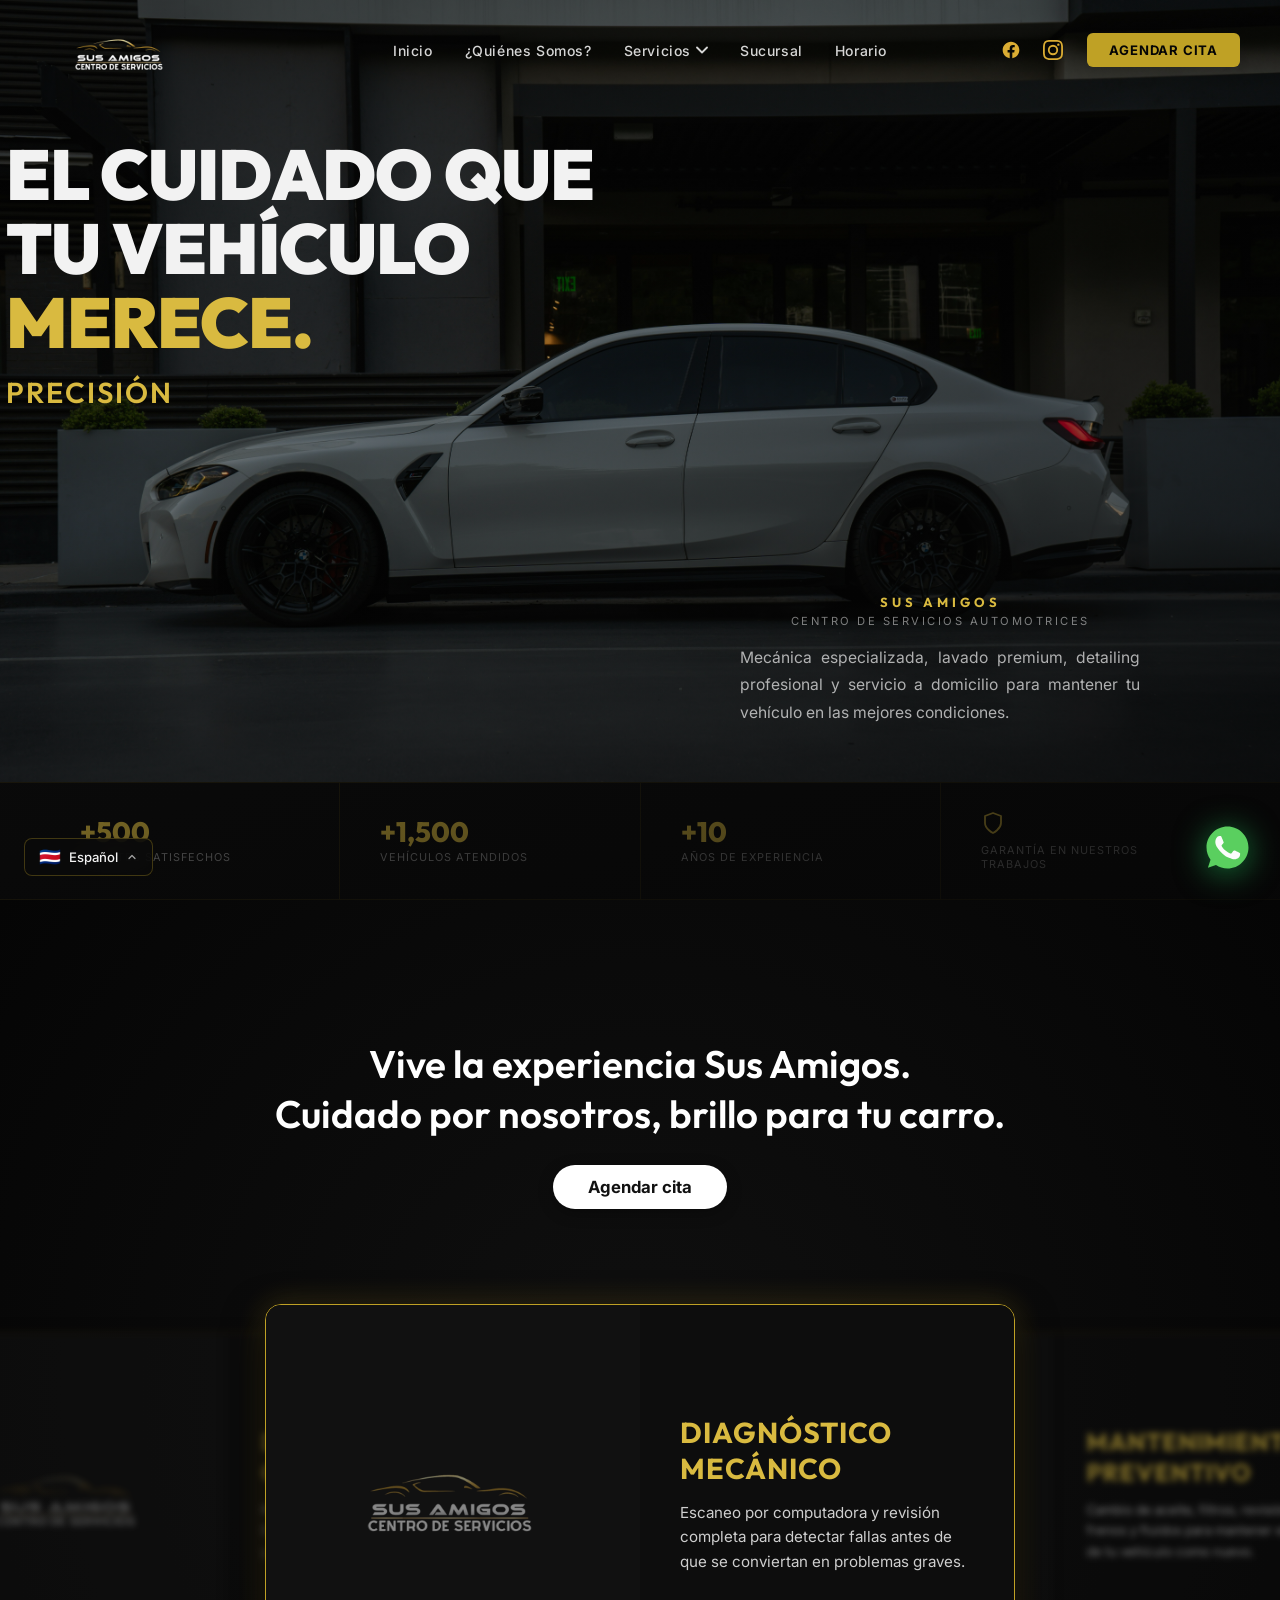
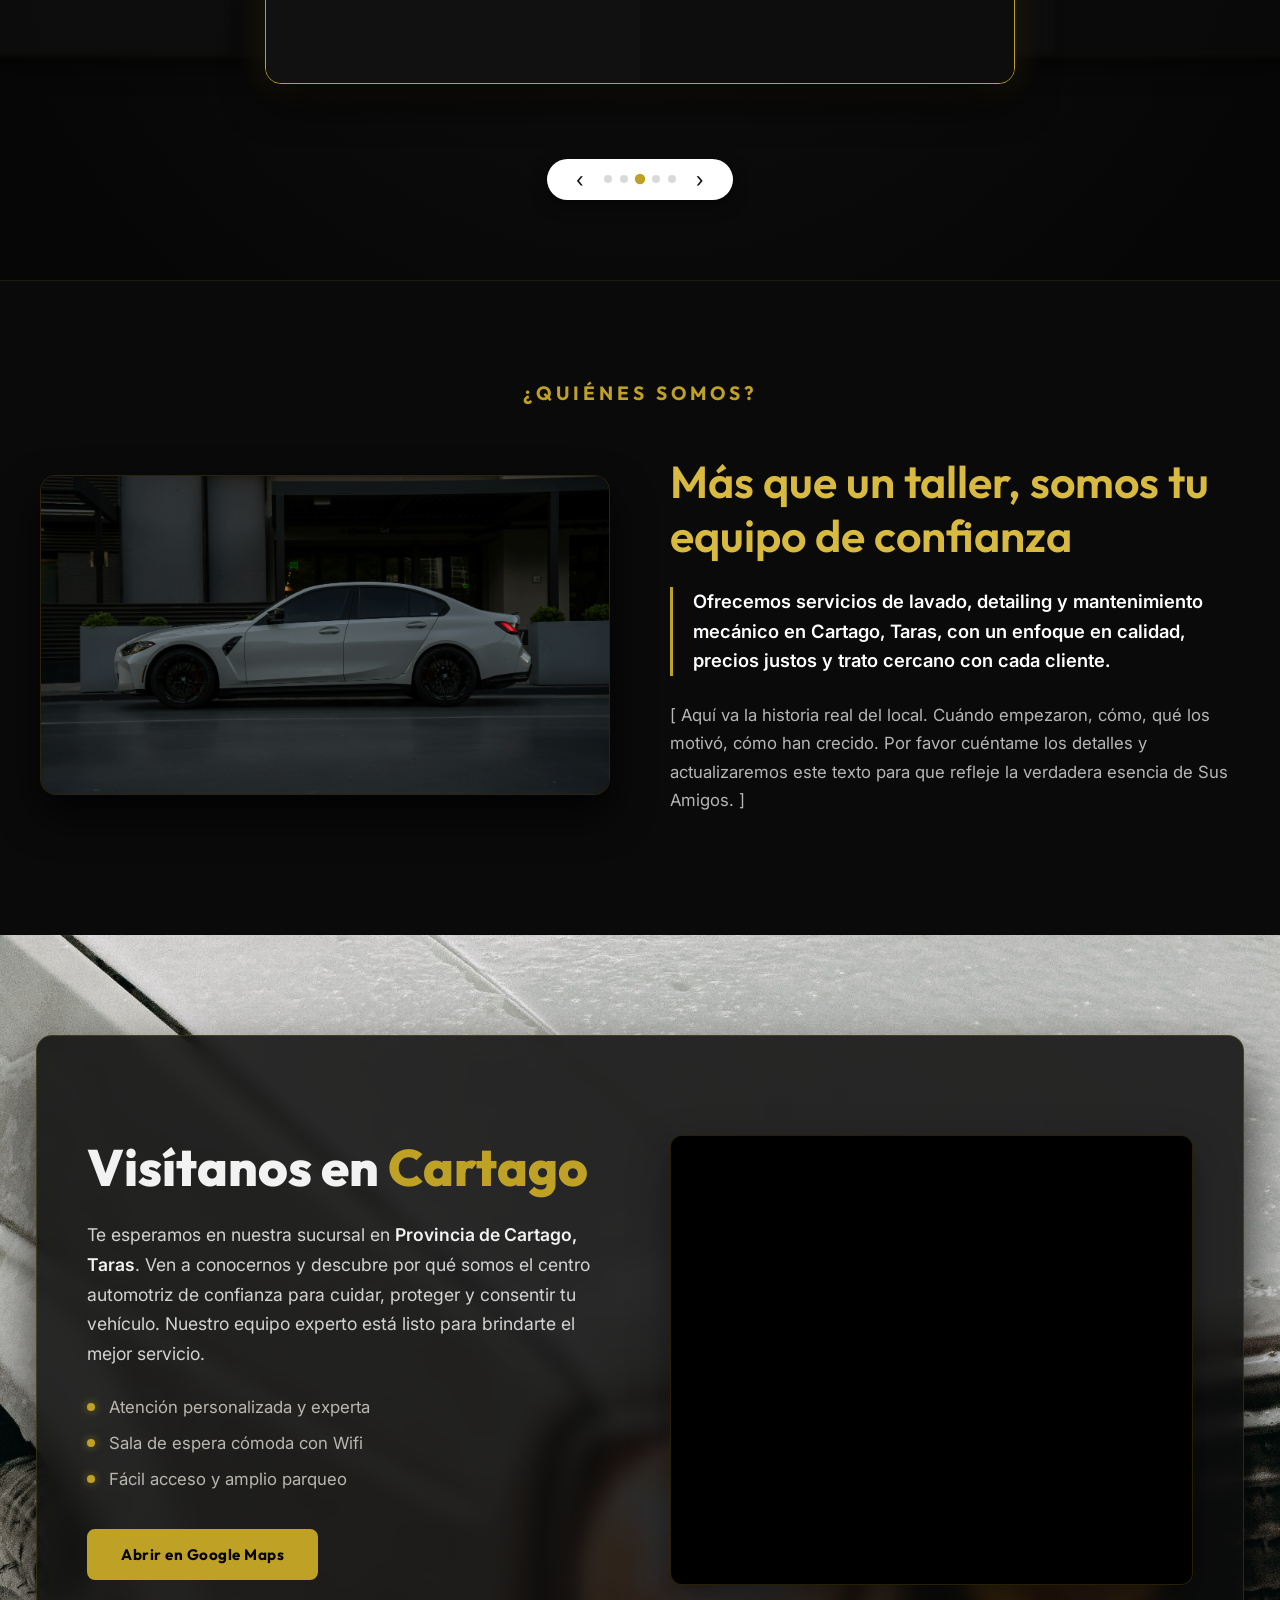
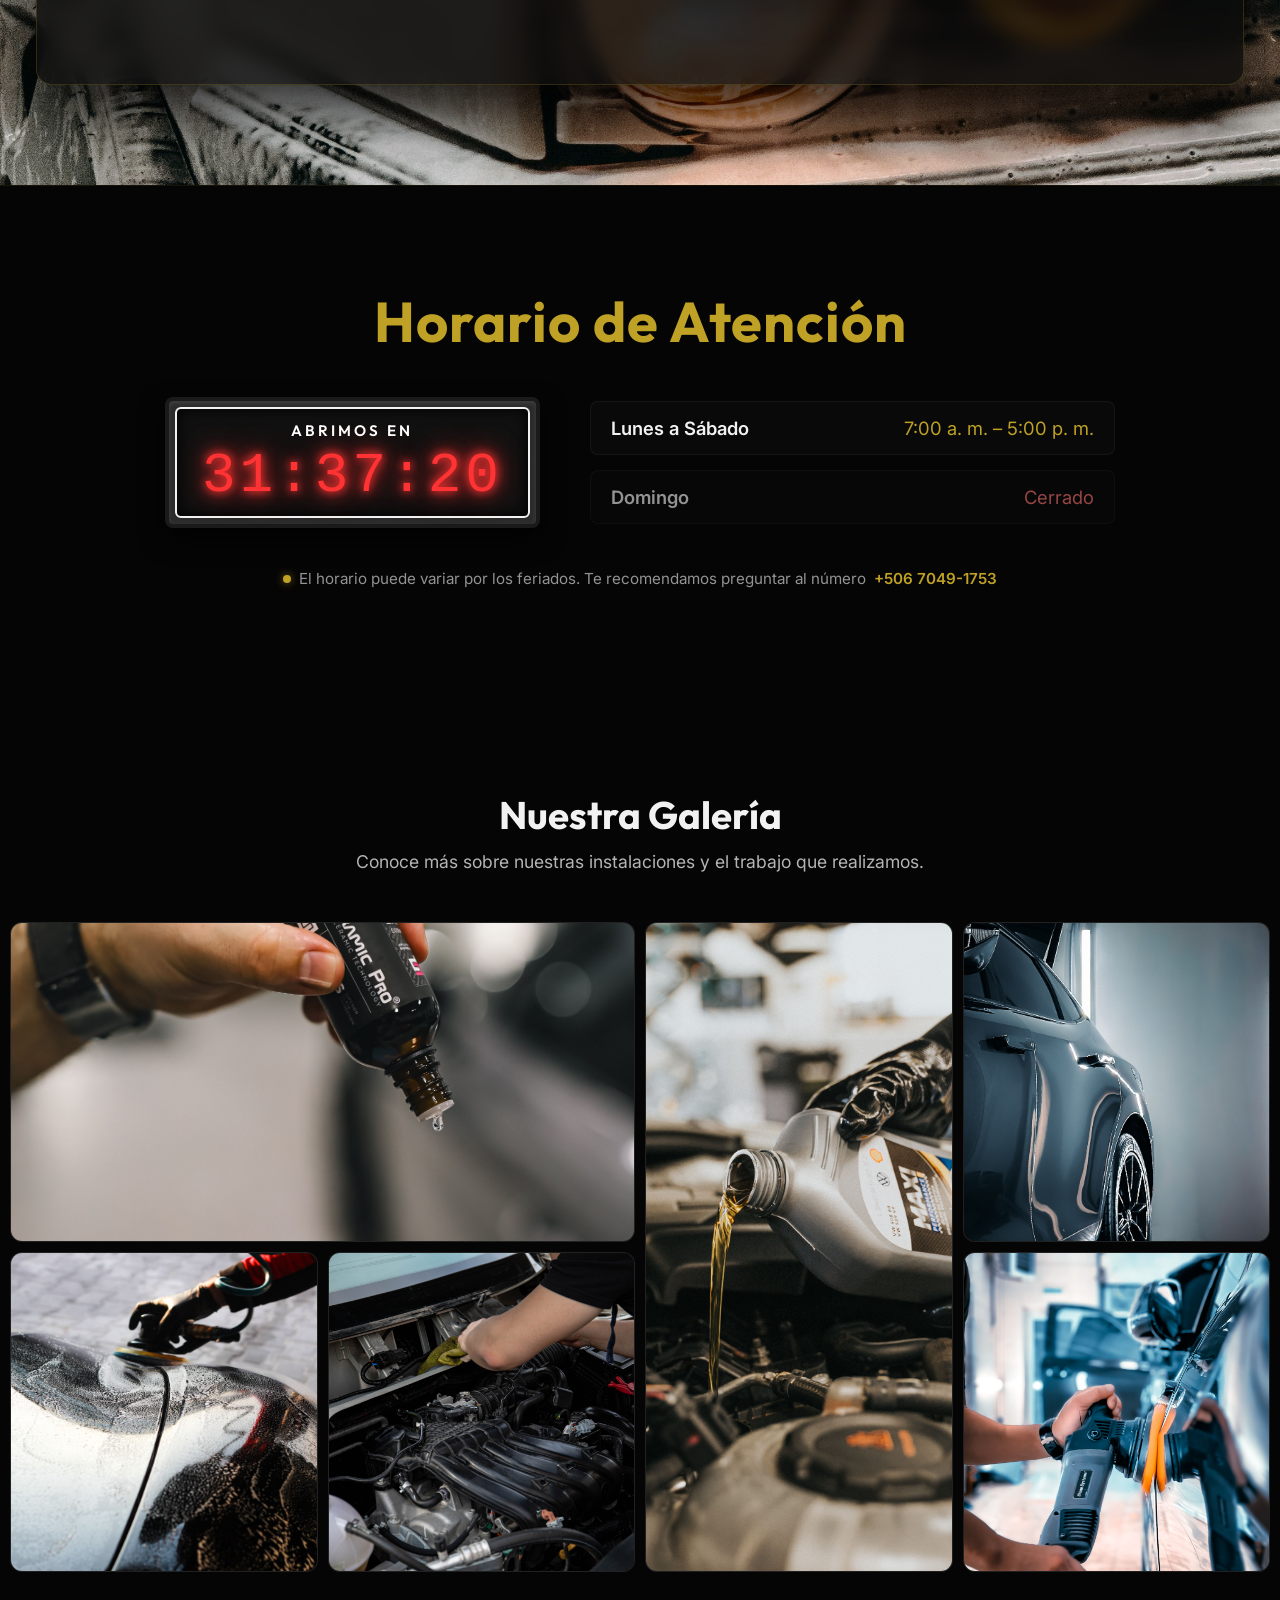
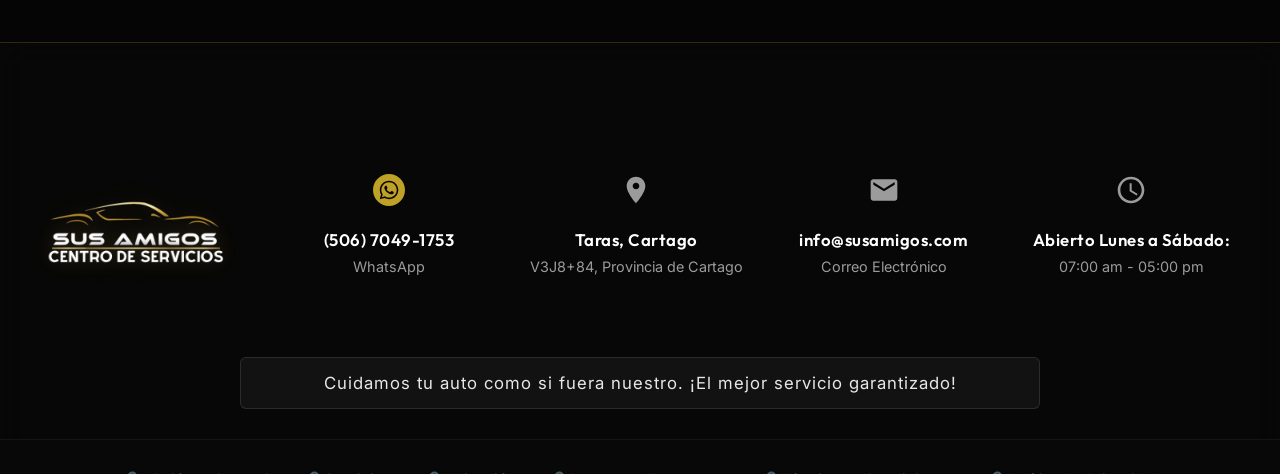
==== index.html @ 3673a378 "Add footer and gallery sections, structure and styles update" ====
<!DOCTYPE html>
<html lang="es">
<head>
    <meta charset="UTF-8">
    <meta http-equiv="refresh" content="0; url=main/index.html">
    <title>Redirigiendo...</title>
</head>
<body>
    <p>Si no es redirigido automáticamente, haga clic <a href="main/index.html">aquí</a>.</p>
</body>
</html>
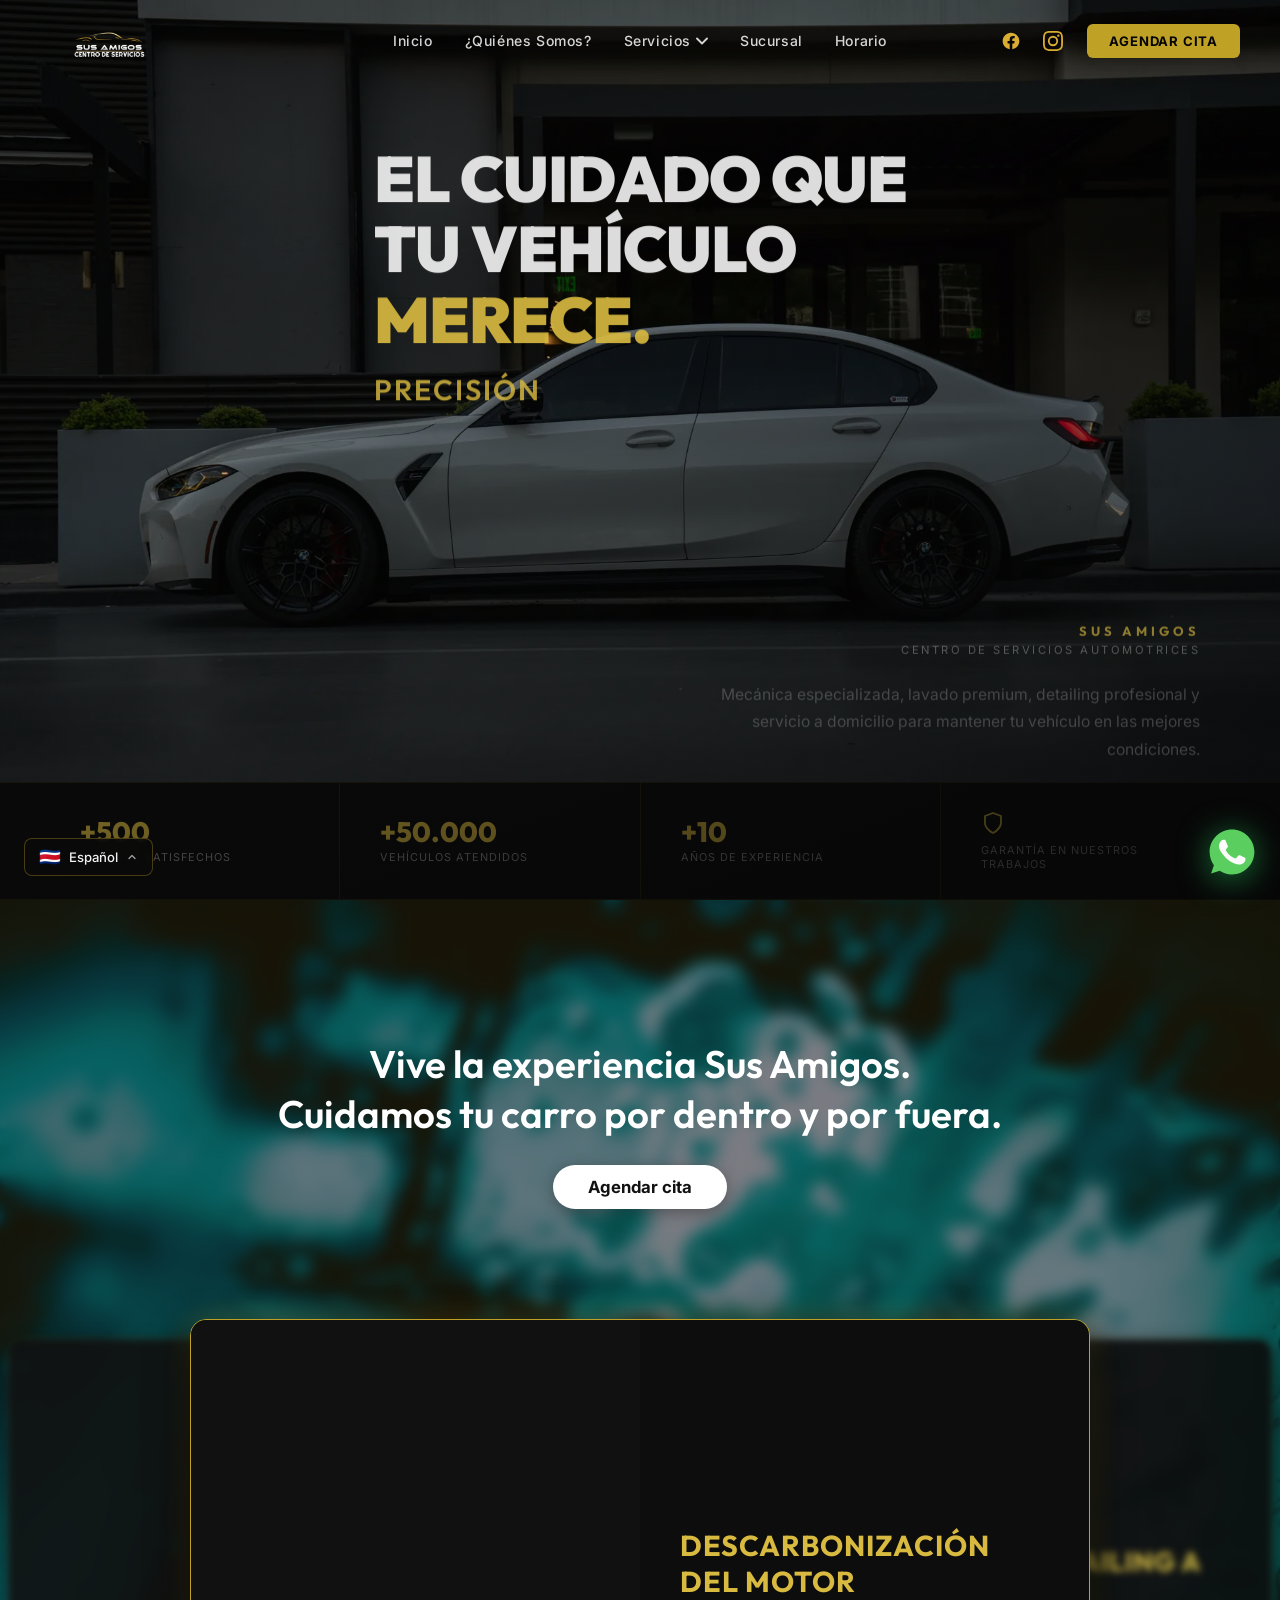
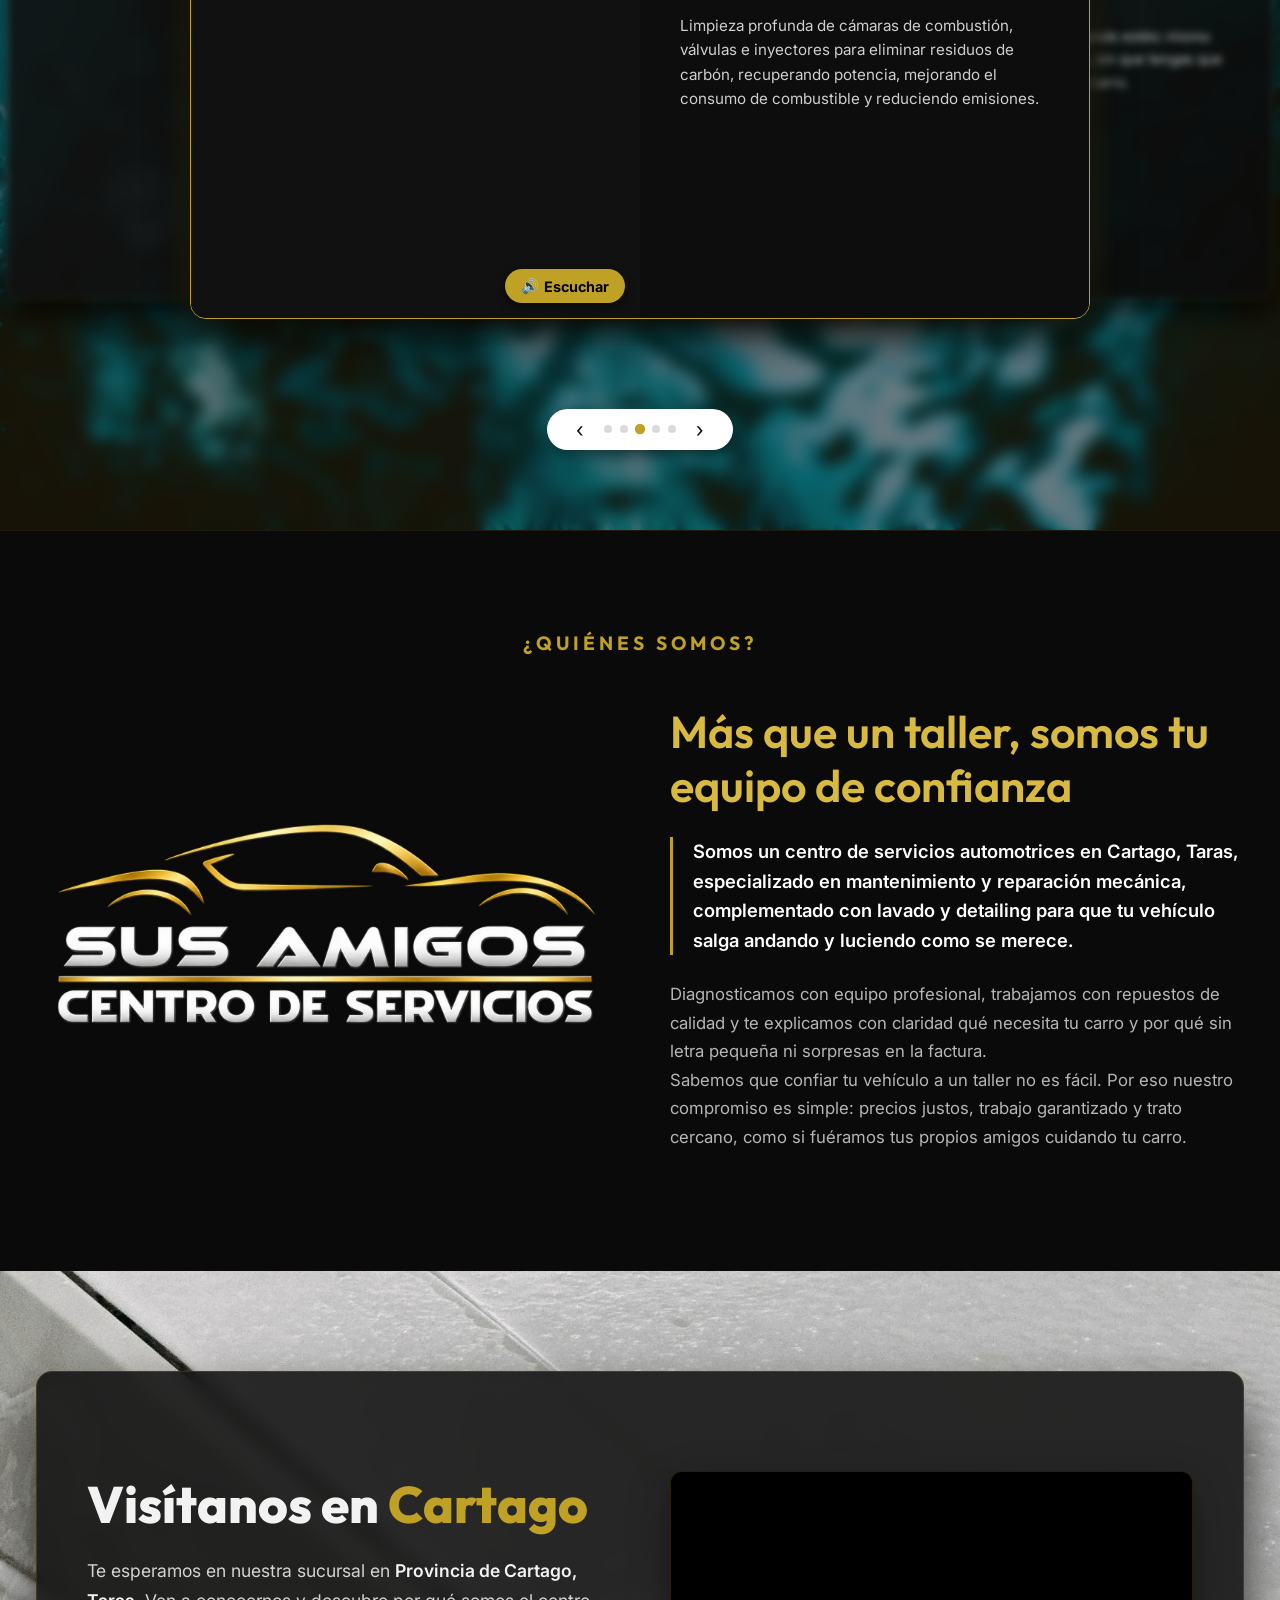
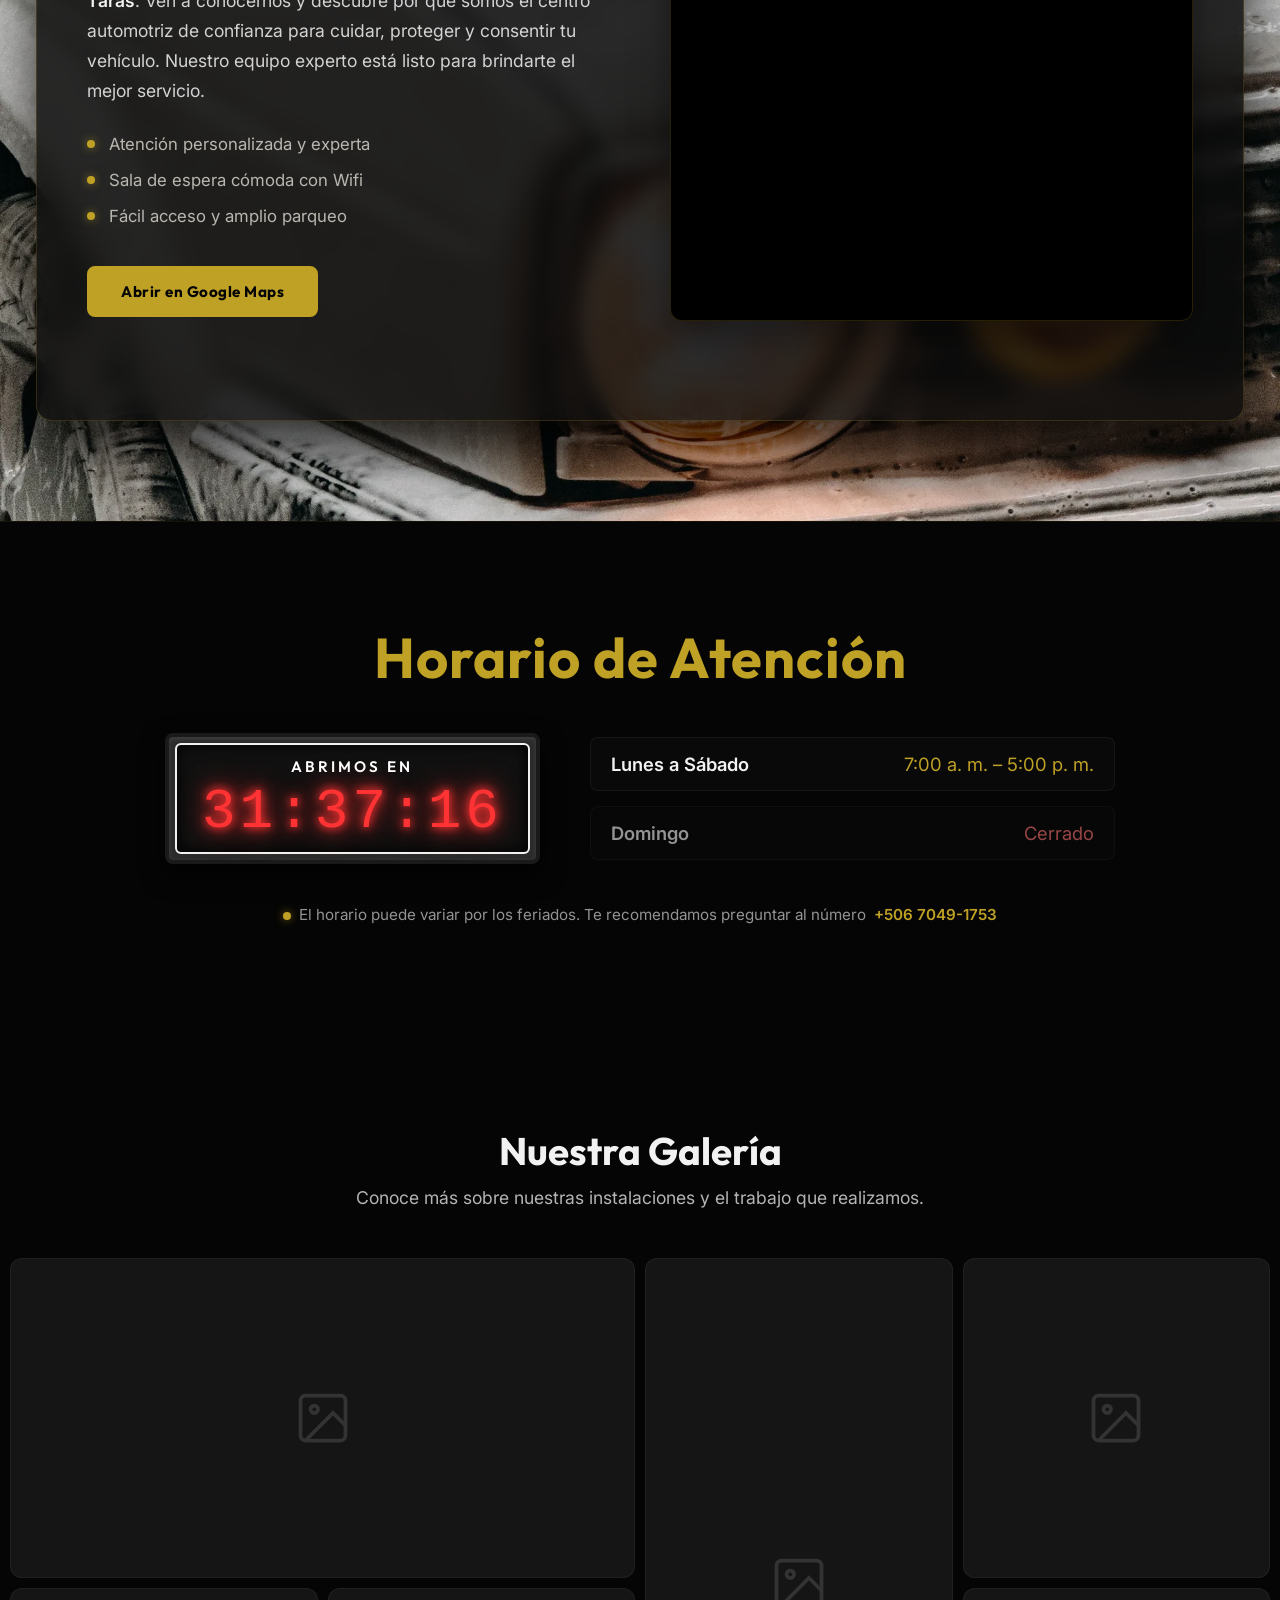
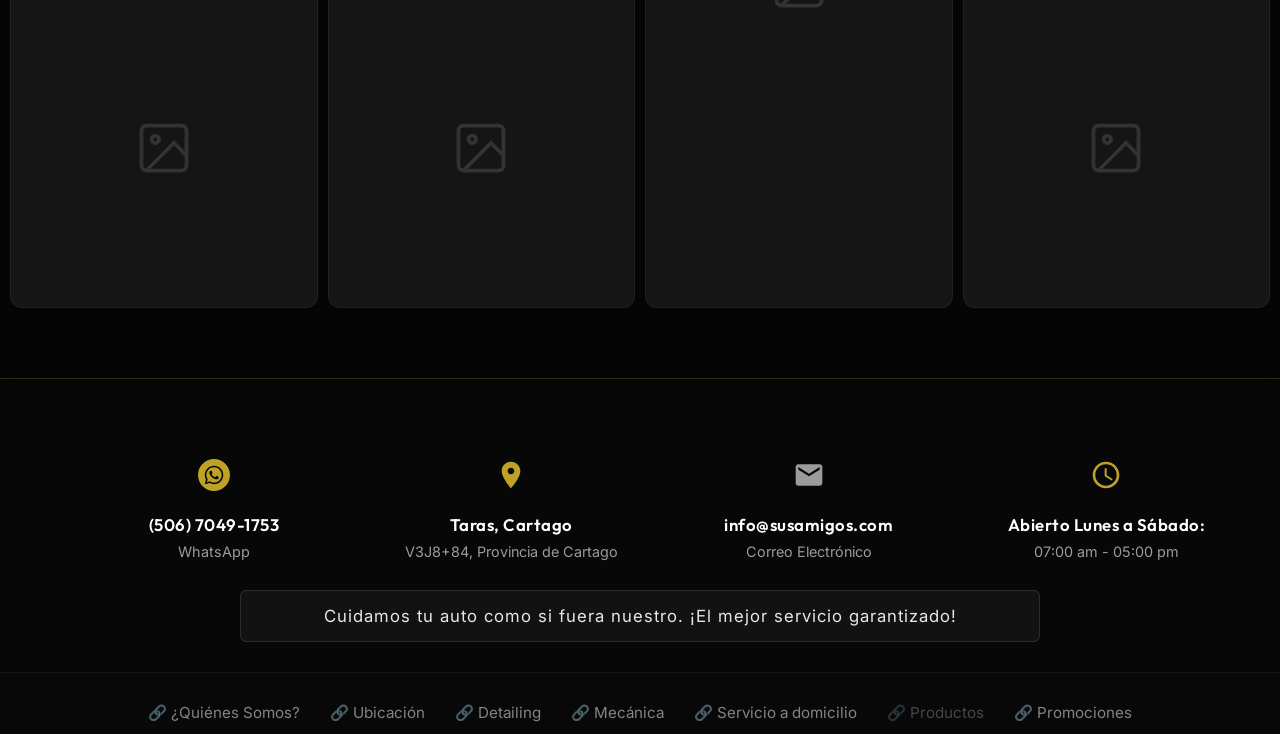
==== commit 4cae2ad6: "refactor: simplificar estructura a /system y activar cleanUrls en vercel" ====
--- a/index.html
+++ b/index.html
@@ -2,10 +2,10 @@
 <html lang="es">
 <head>
     <meta charset="UTF-8">
-    <meta http-equiv="refresh" content="0; url=main/index.html">
+    <meta http-equiv="refresh" content="0; url=main">
     <title>Redirigiendo...</title>
 </head>
 <body>
-    <p>Si no es redirigido automáticamente, haga clic <a href="main/index.html">aquí</a>.</p>
+    <p>Si no es redirigido automáticamente, haga clic <a href="main">aquí</a>.</p>
 </body>
 </html>
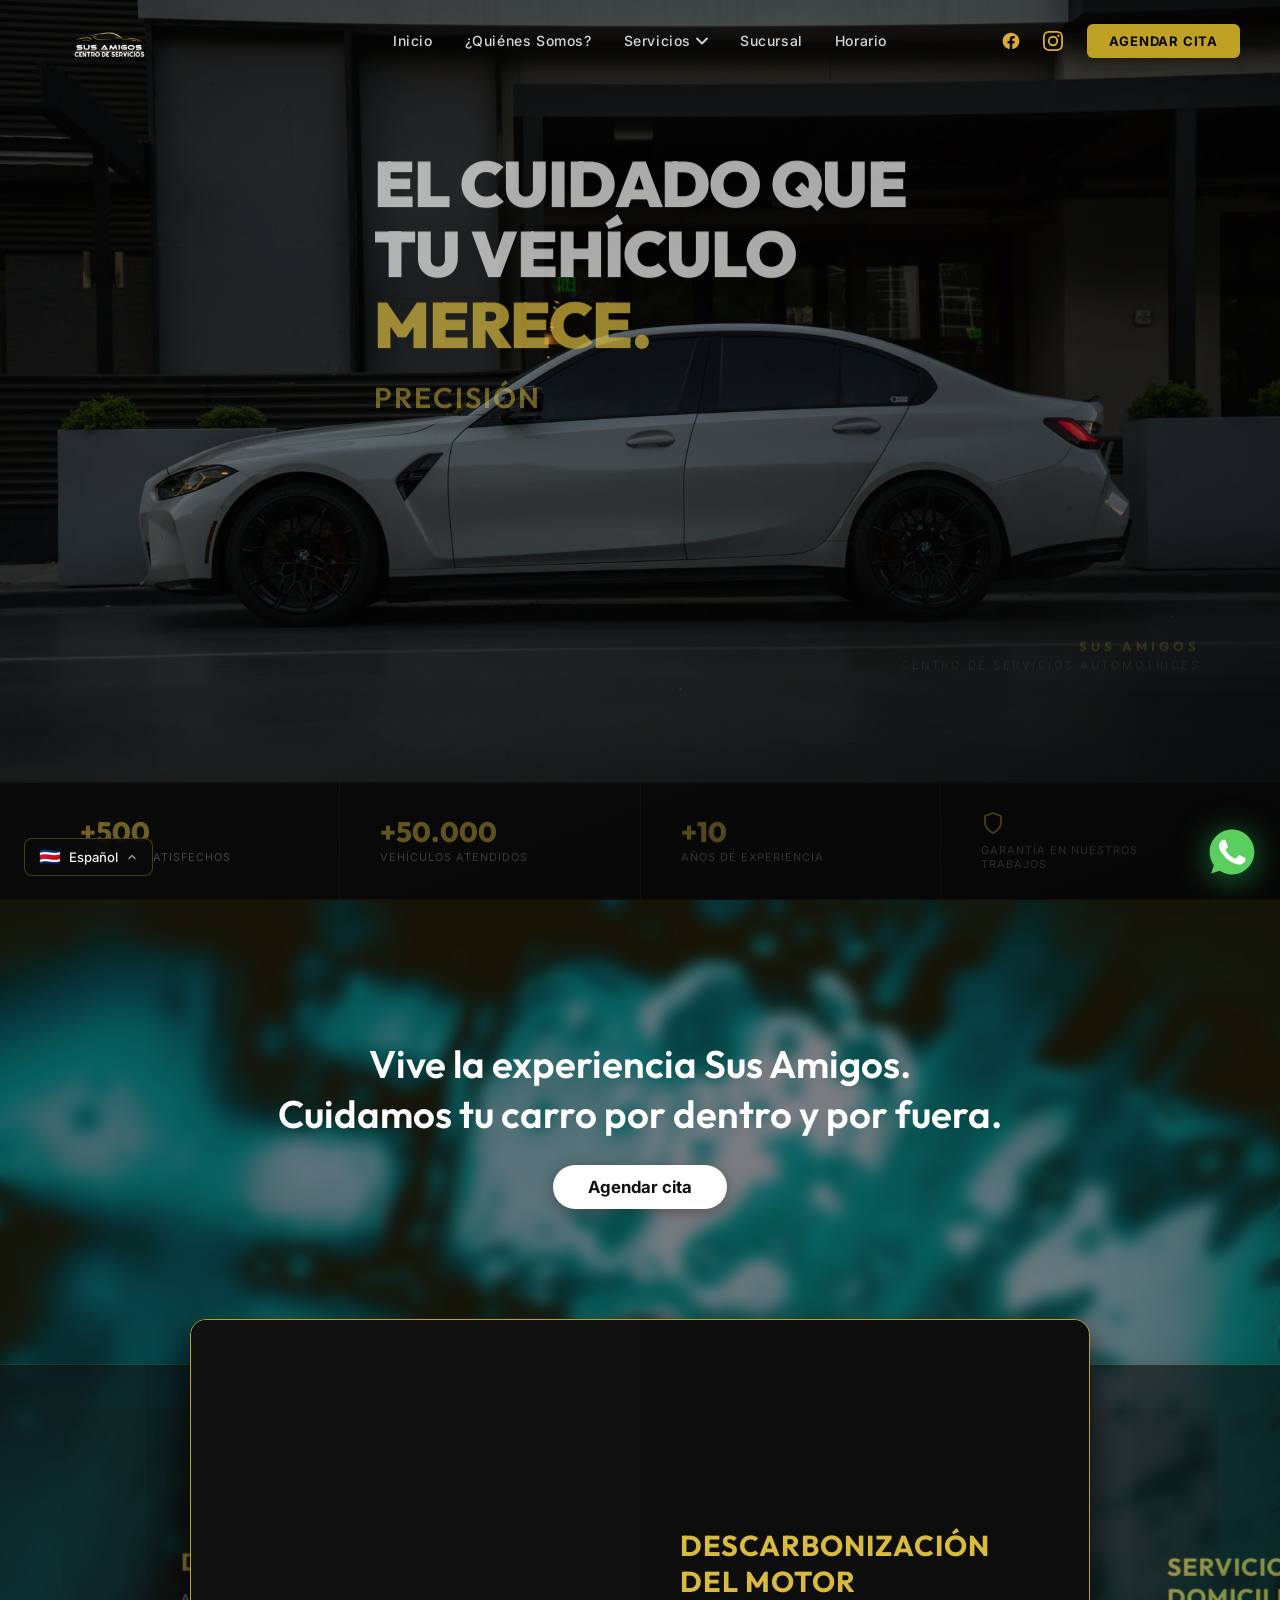
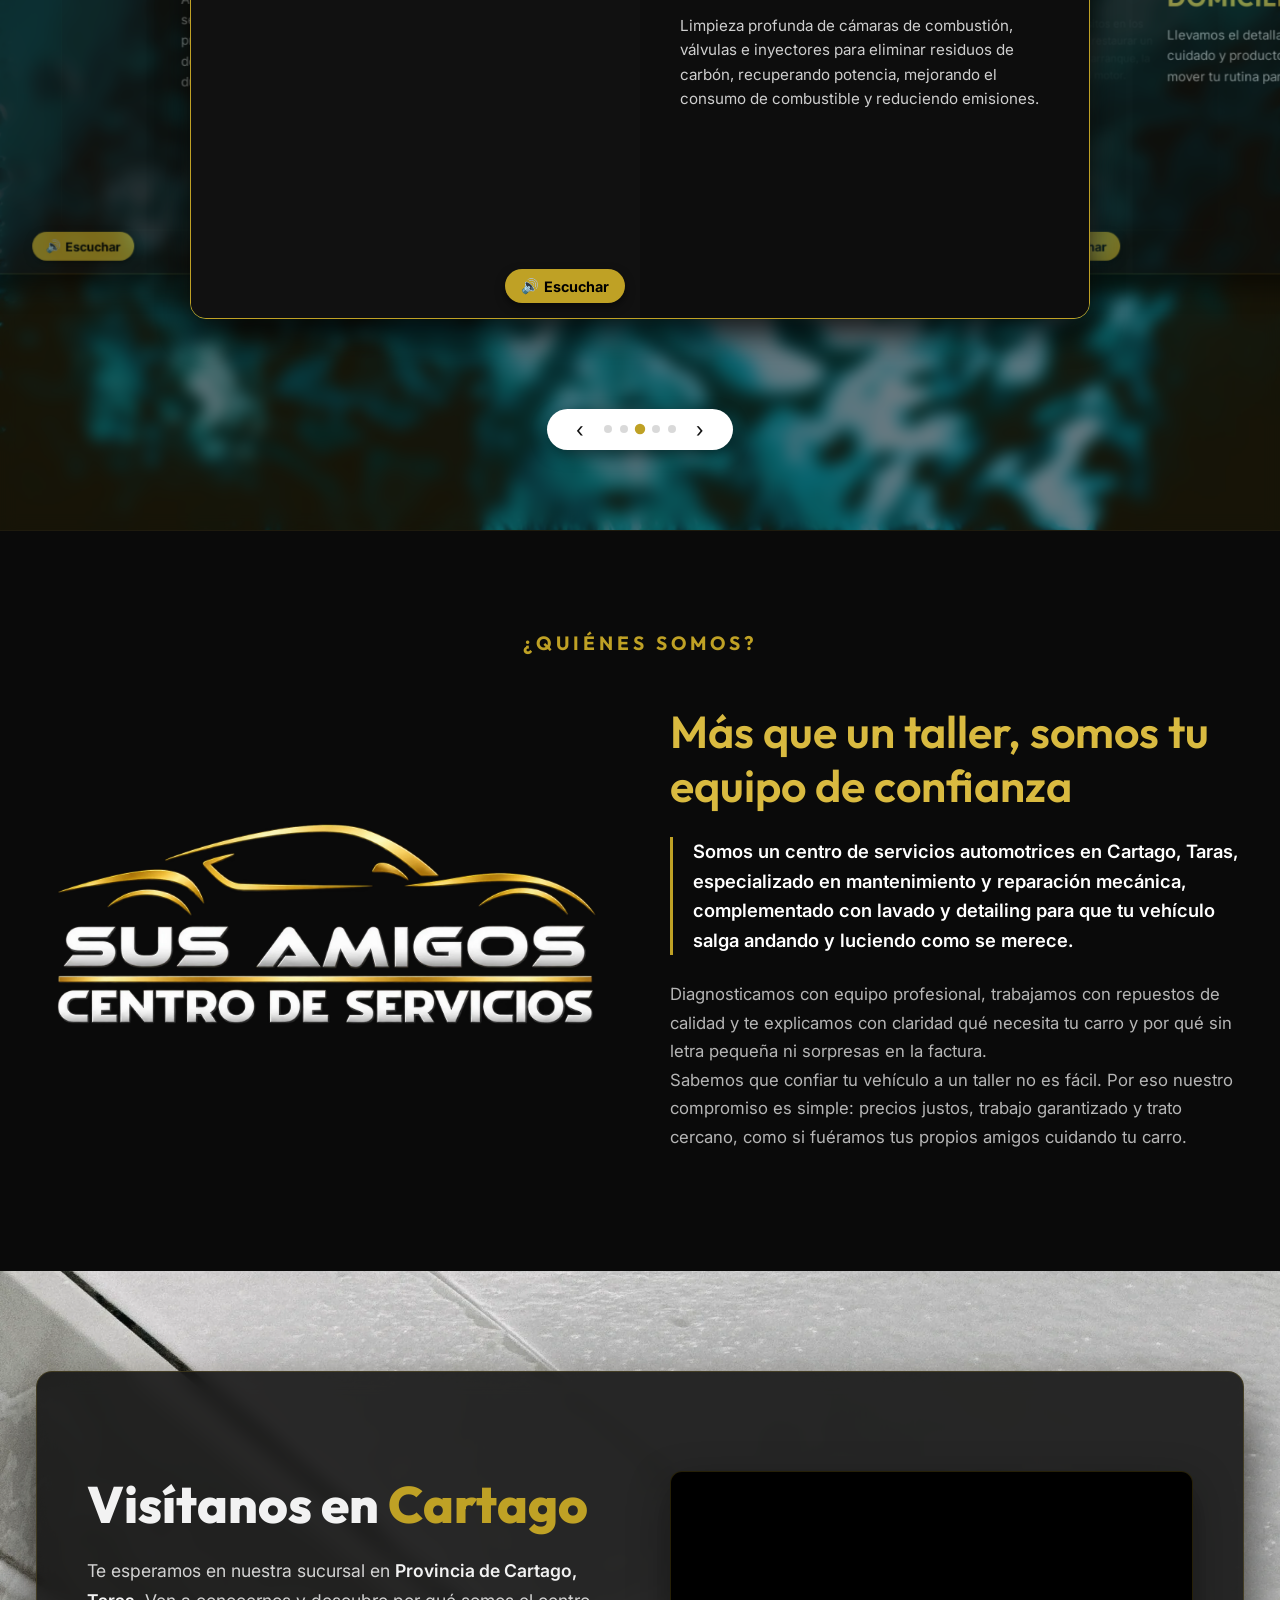
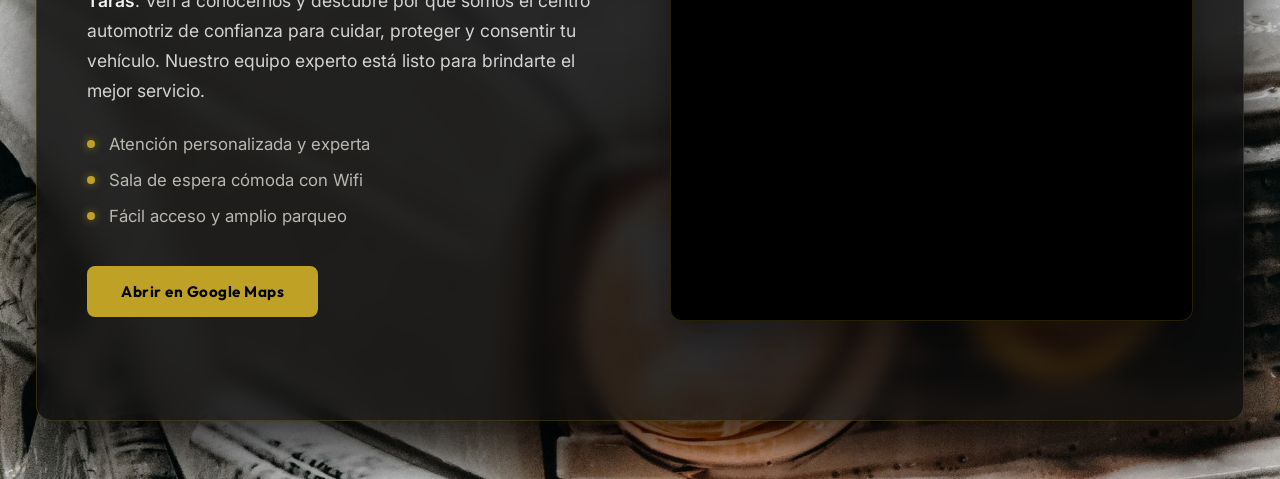
==== commit fa0ffa0f: "fix: ajustar trailingSlash para resolucion correcta de assets en login y modulos" ====
--- a/index.html
+++ b/index.html
@@ -2,10 +2,10 @@
 <html lang="es">
 <head>
     <meta charset="UTF-8">
-    <meta http-equiv="refresh" content="0; url=main">
+    <meta http-equiv="refresh" content="0; url=main/">
     <title>Redirigiendo...</title>
 </head>
 <body>
-    <p>Si no es redirigido automáticamente, haga clic <a href="main">aquí</a>.</p>
+    <p>Si no es redirigido automáticamente, haga clic <a href="main/">aquí</a>.</p>
 </body>
 </html>
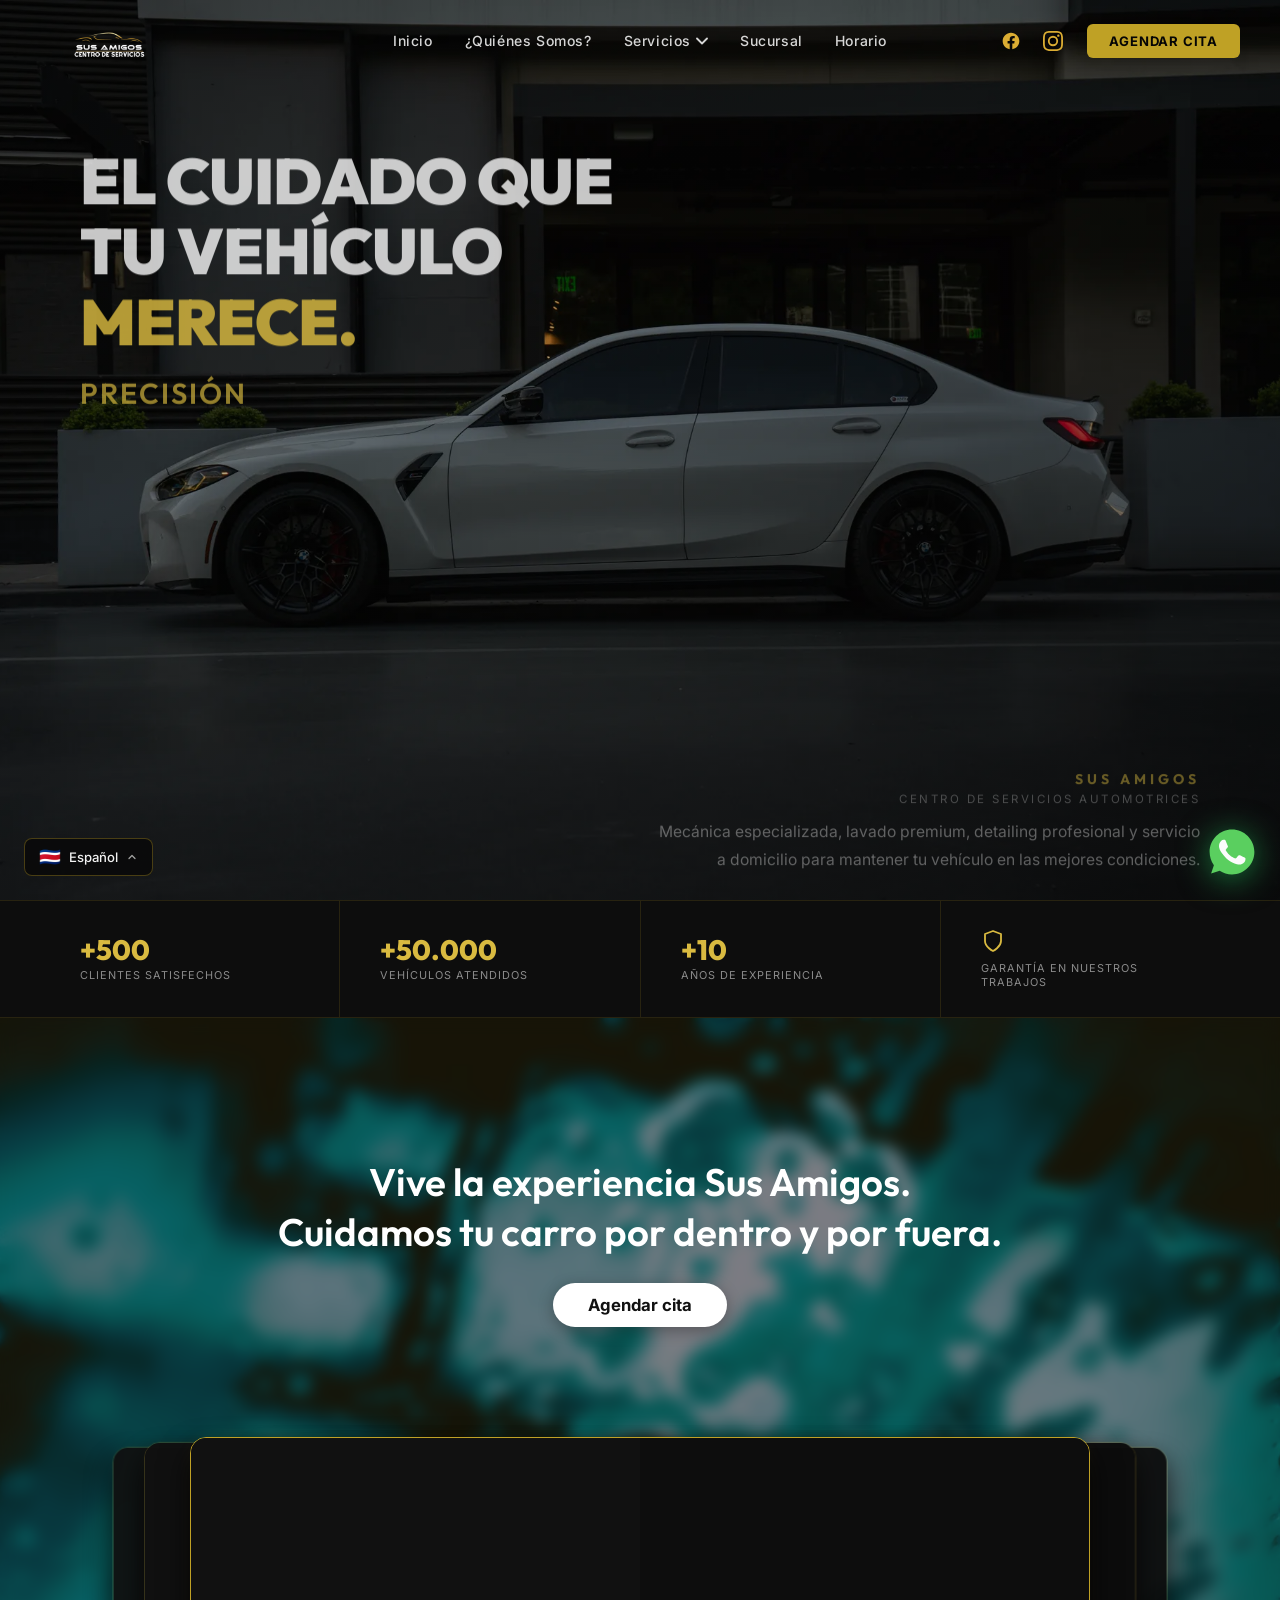
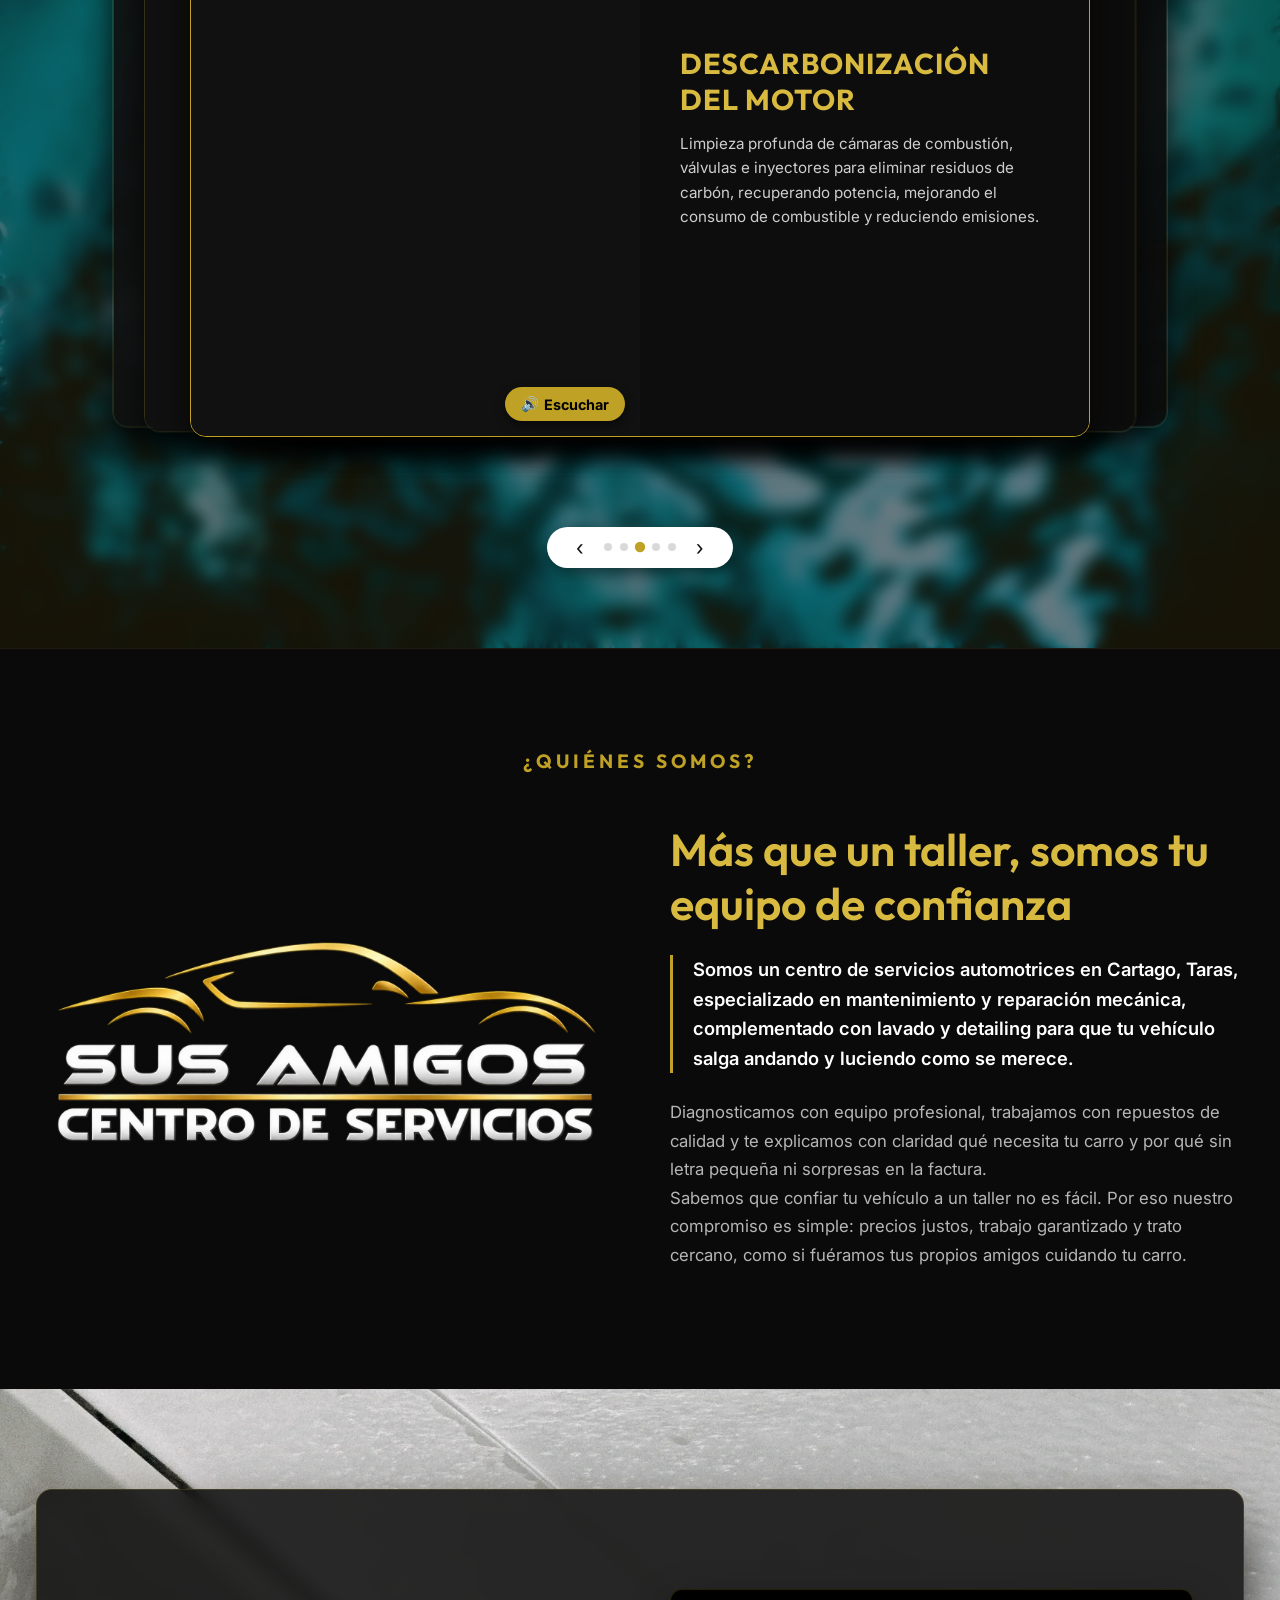
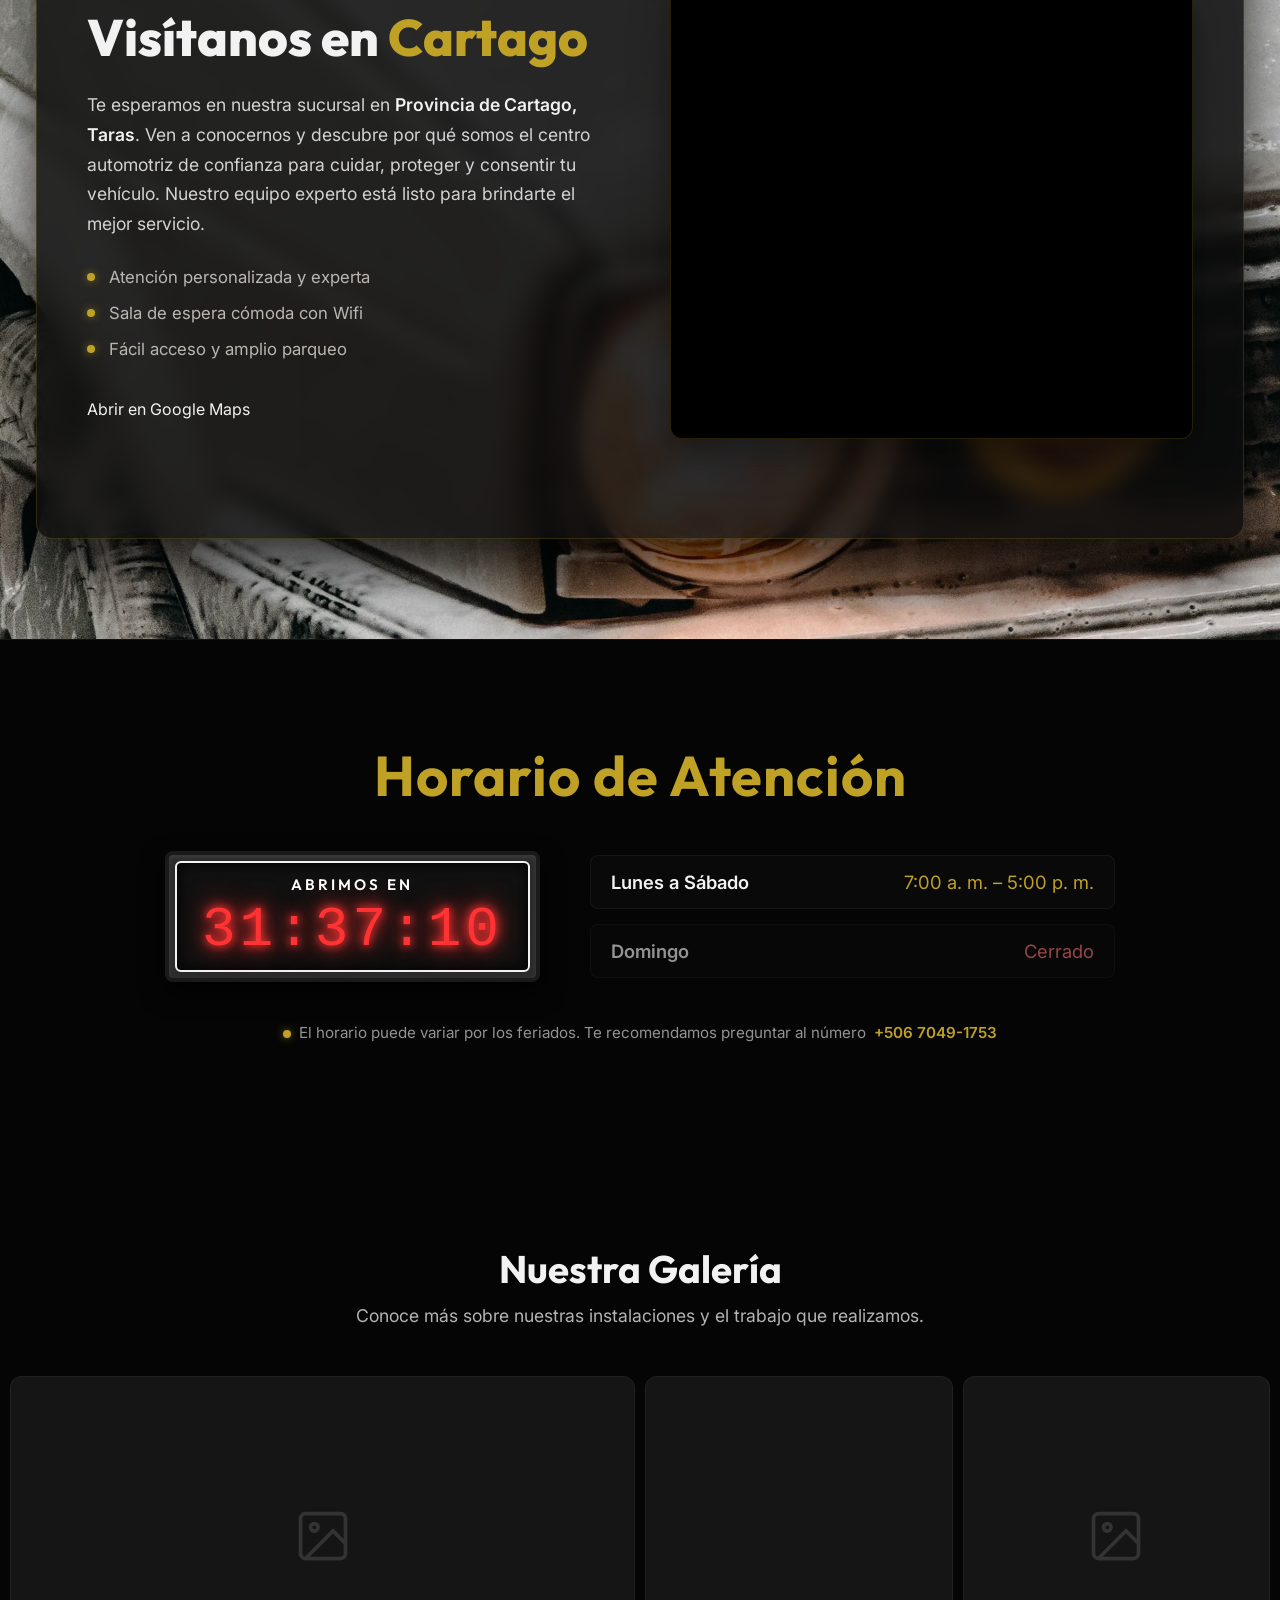
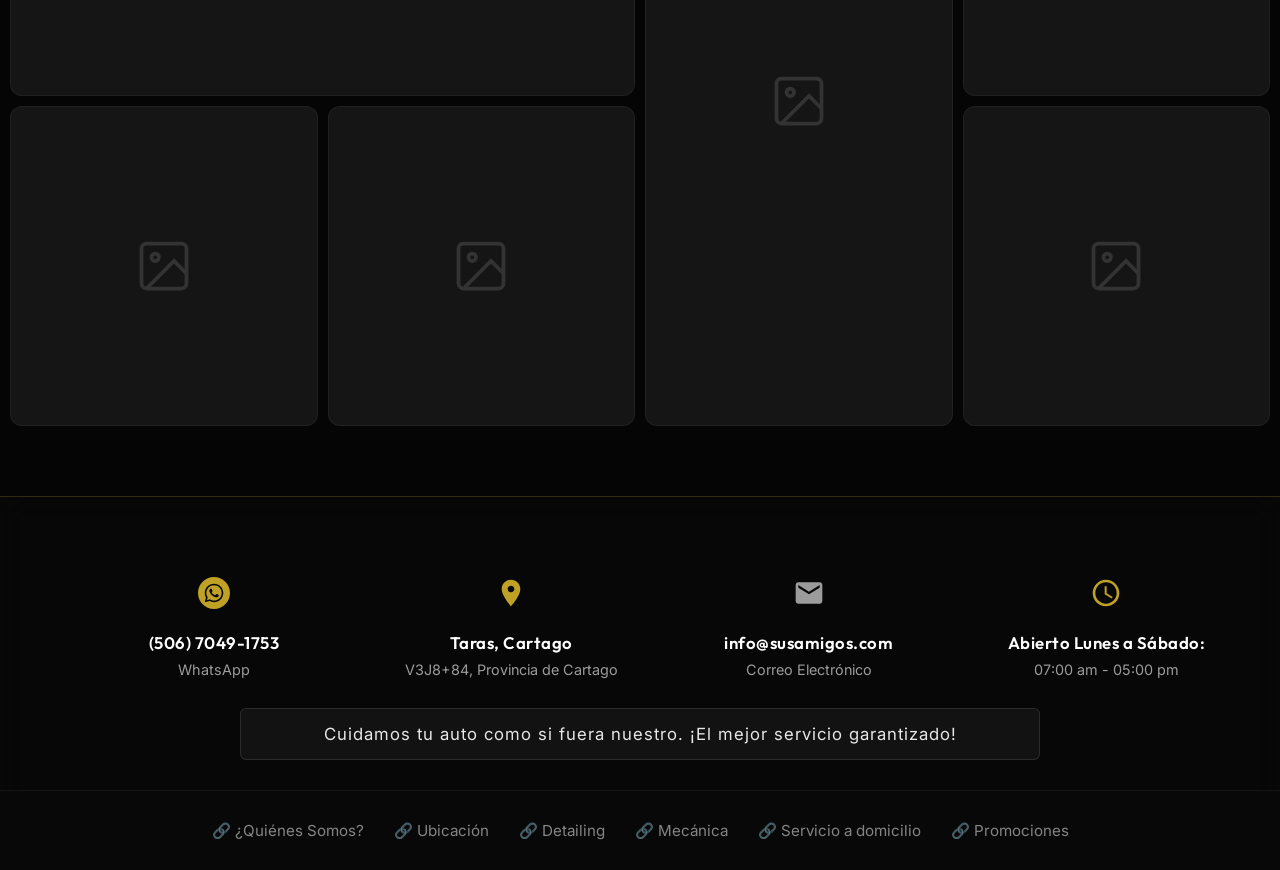
==== commit 21bd12d2: "feat: agregar favicon oficial del logotipo de Sus Amigos a todas las paginas del sitio web" ====
--- a/index.html
+++ b/index.html
@@ -3,7 +3,9 @@
 <head>
     <meta charset="UTF-8">
     <meta http-equiv="refresh" content="0; url=main/">
-    <title>Redirigiendo...</title>
+    <title>Sus Amigos – Redirigiendo...</title>
+    <link rel="icon" type="image/webp" href="images/Logos/SusAmigosLogotipo.webp">
+    <link rel="apple-touch-icon" href="images/Logos/SusAmigosLogotipo.webp">
 </head>
 <body>
     <p>Si no es redirigido automáticamente, haga clic <a href="main/">aquí</a>.</p>
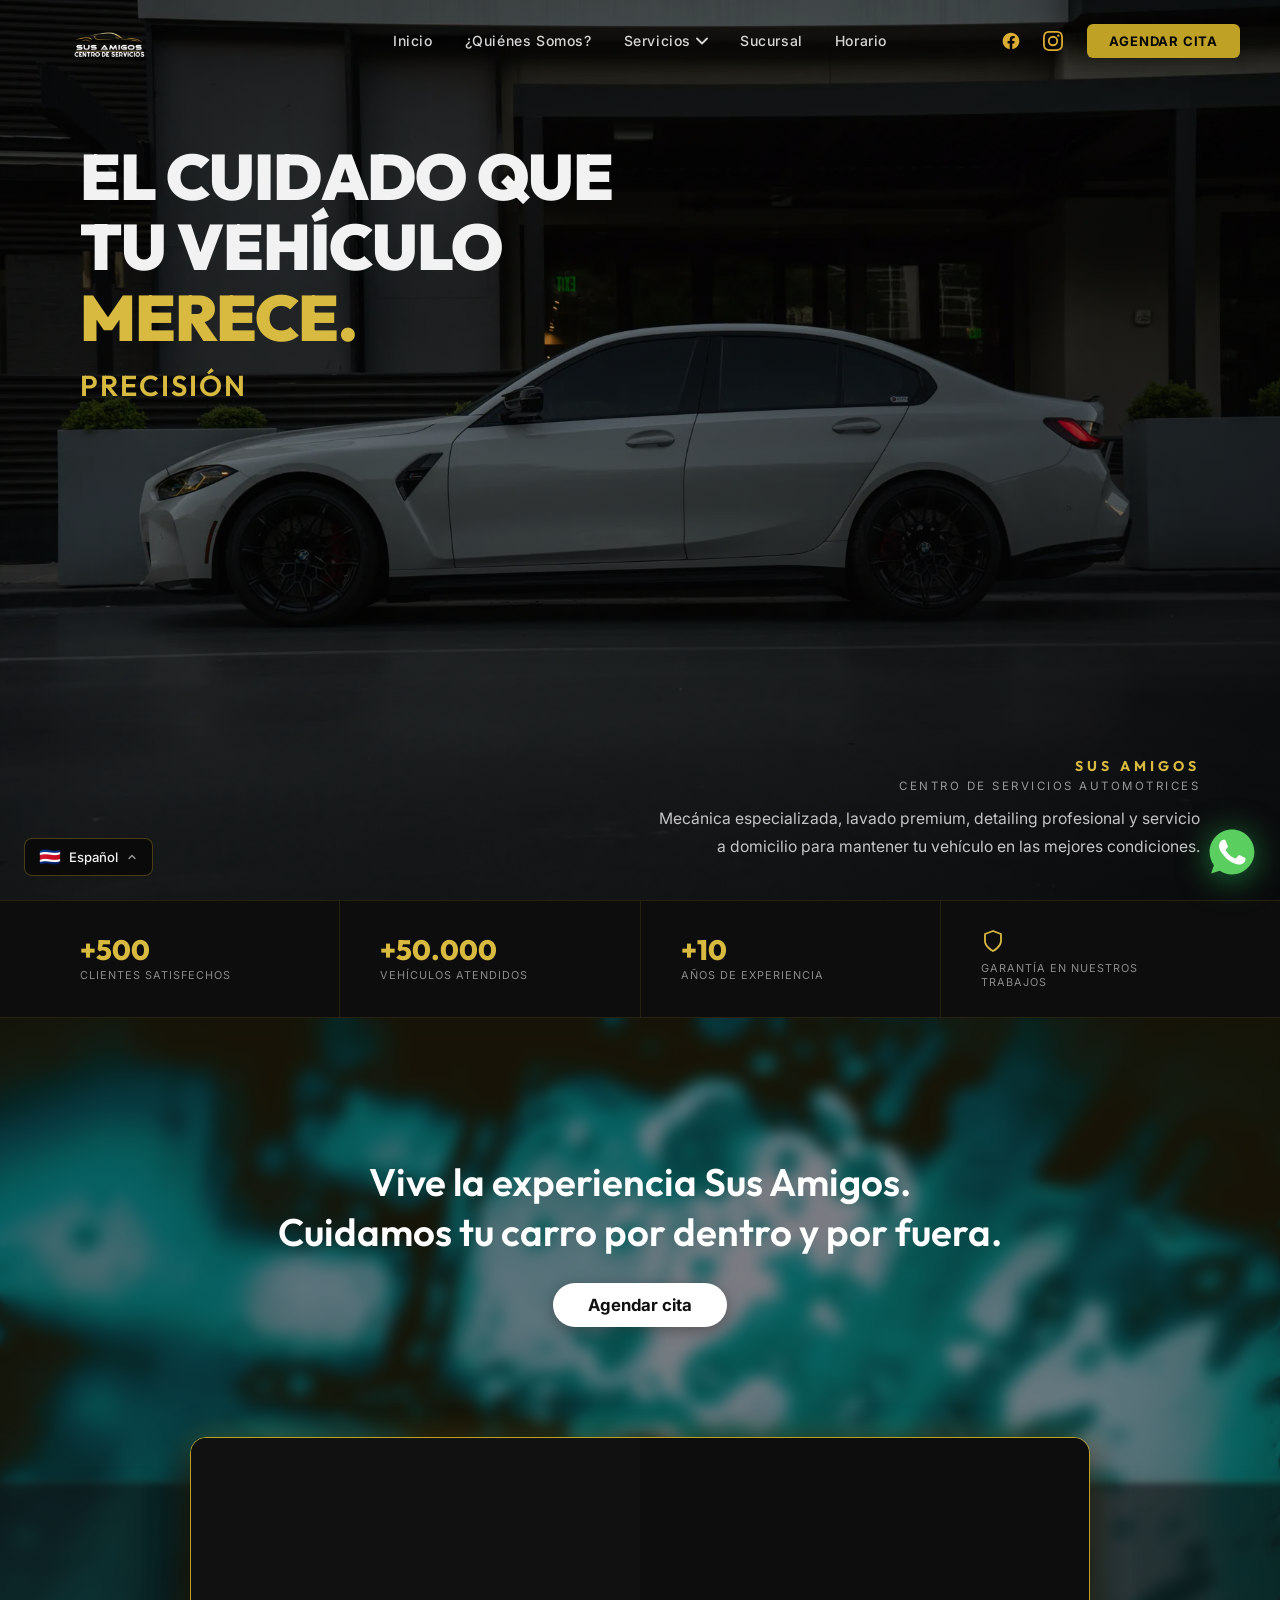
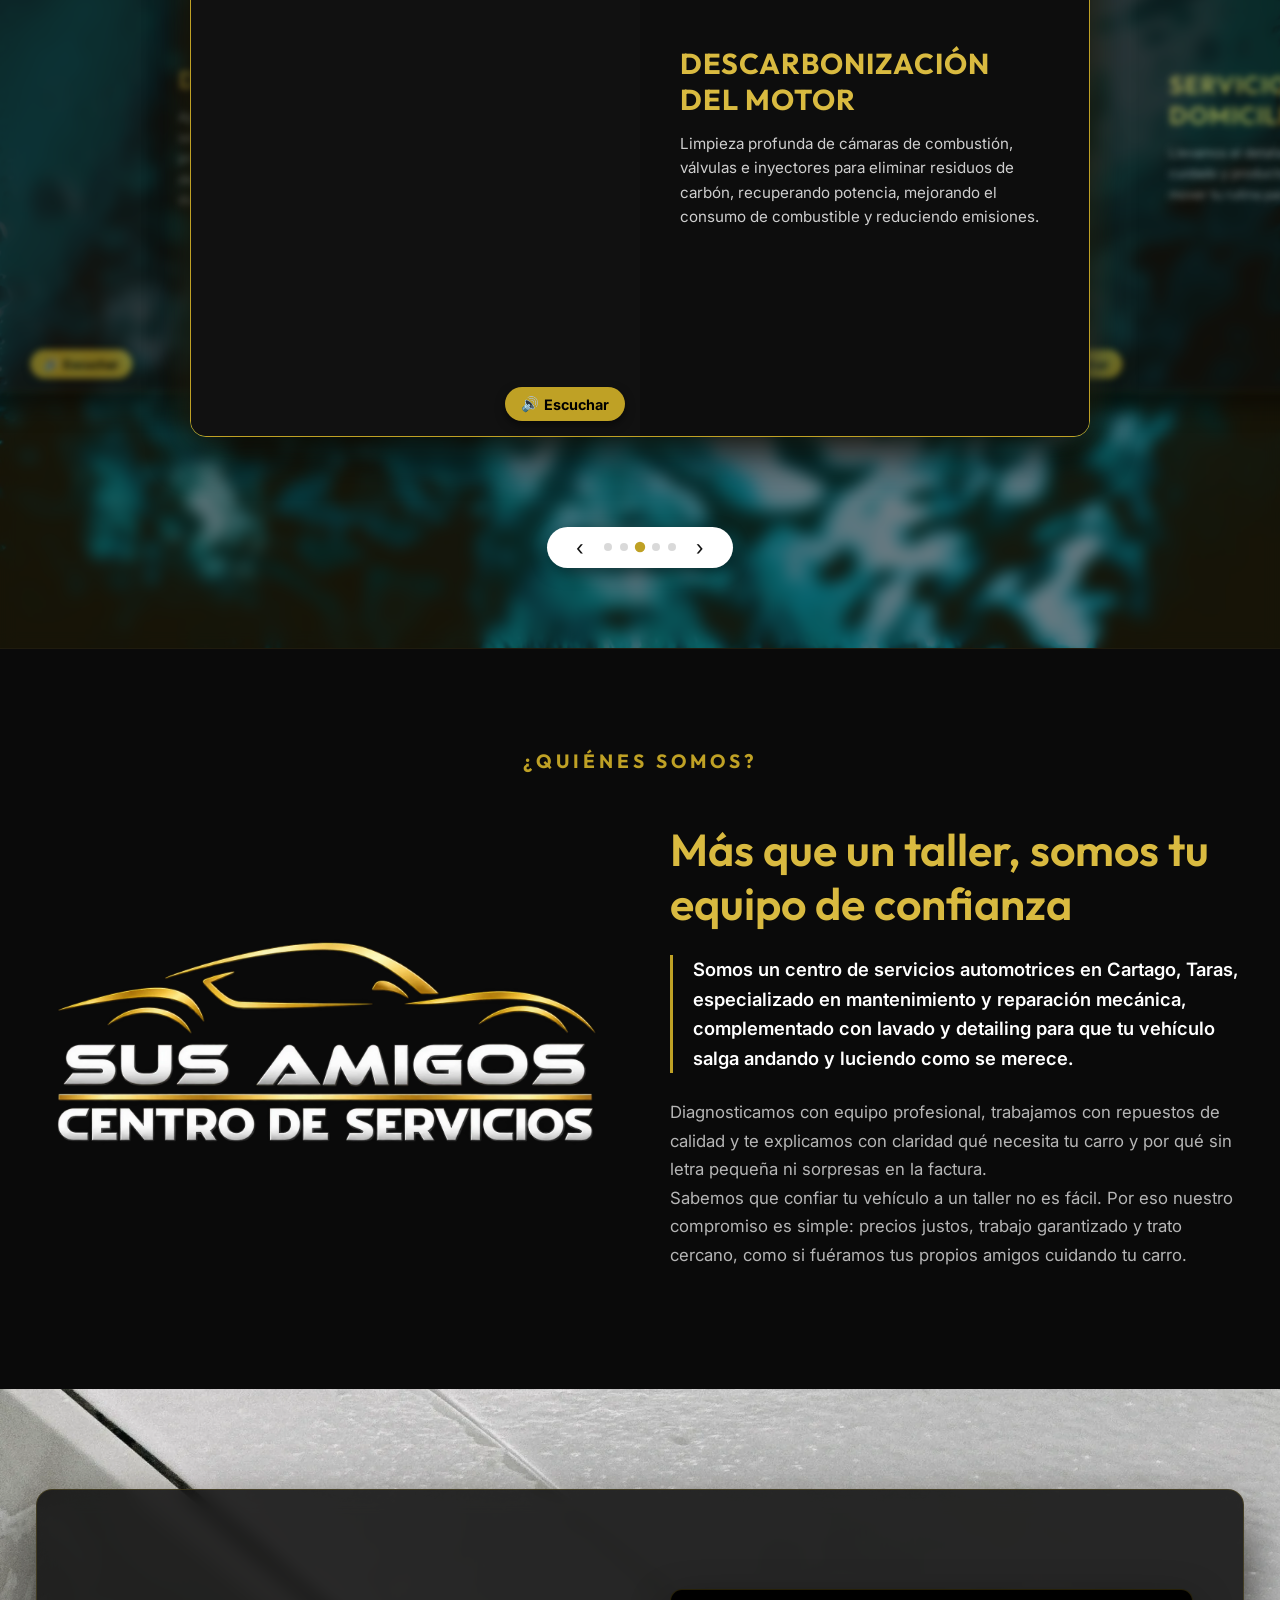
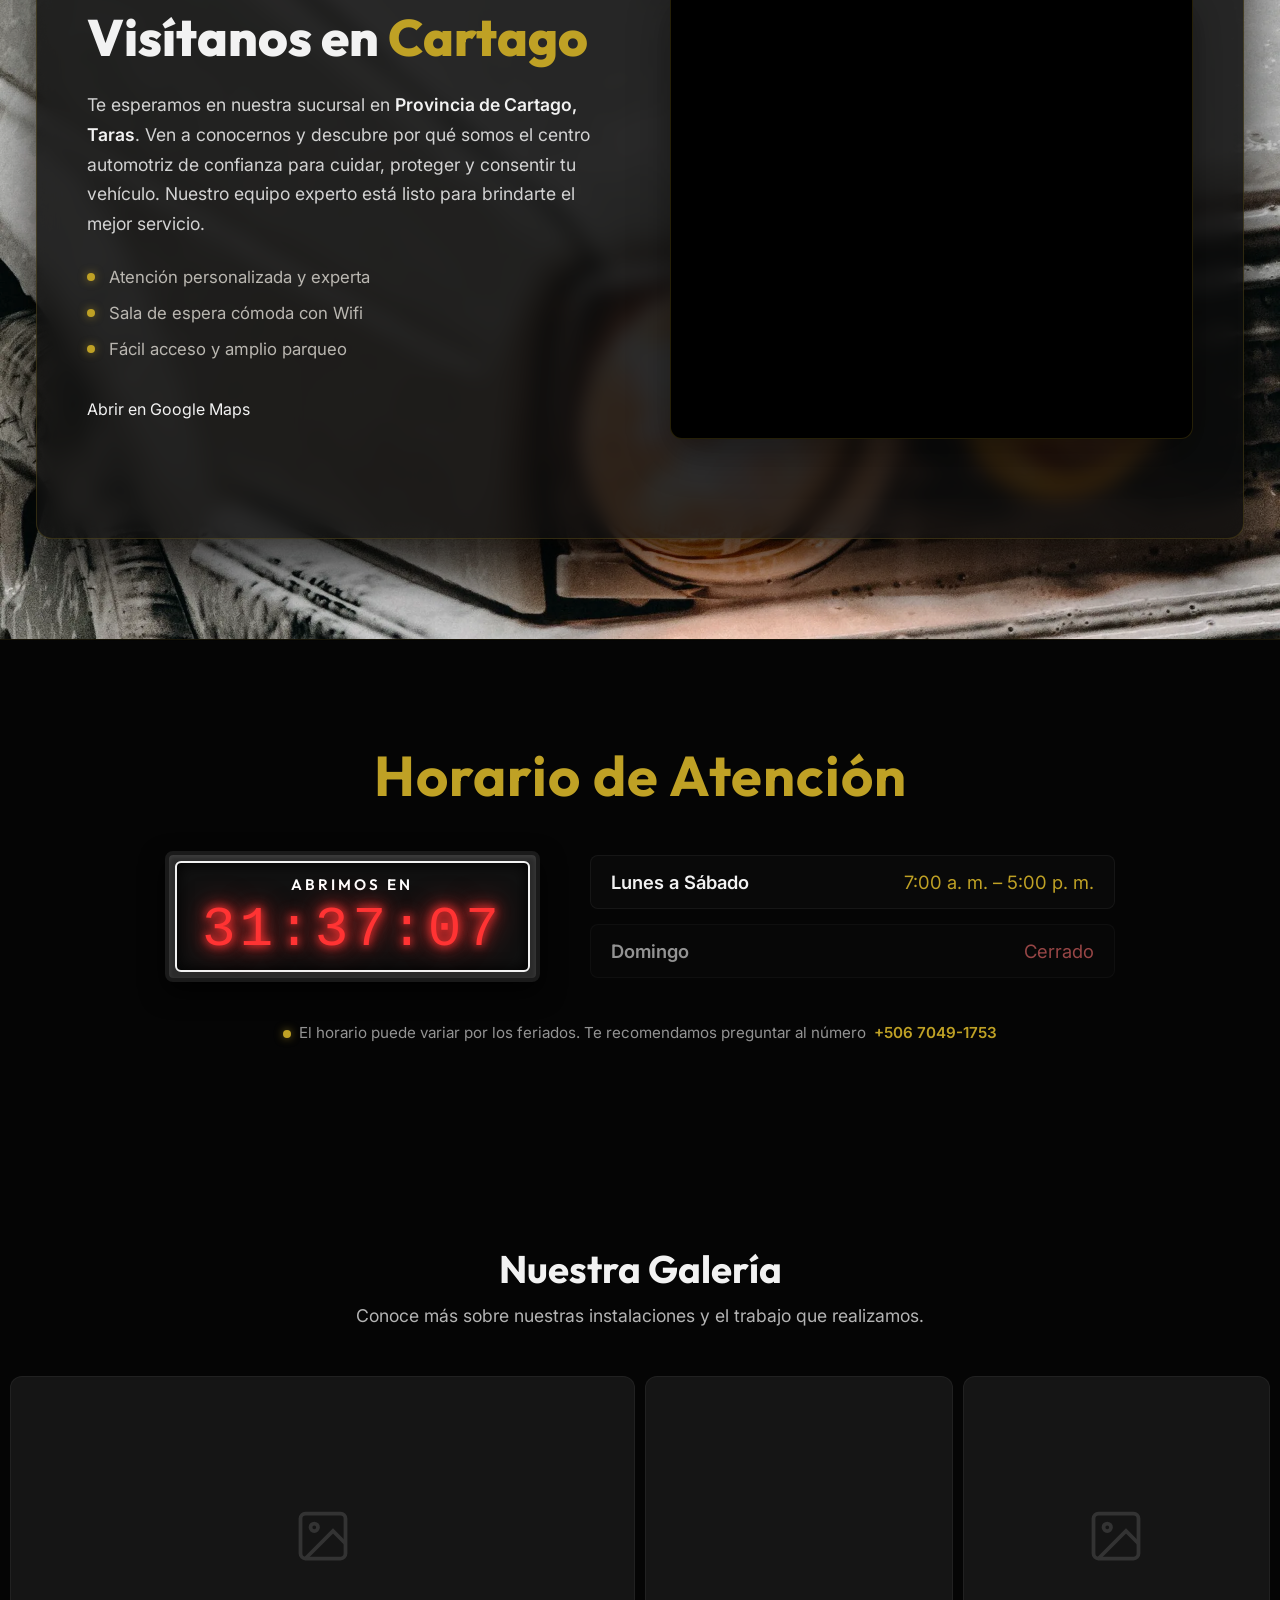
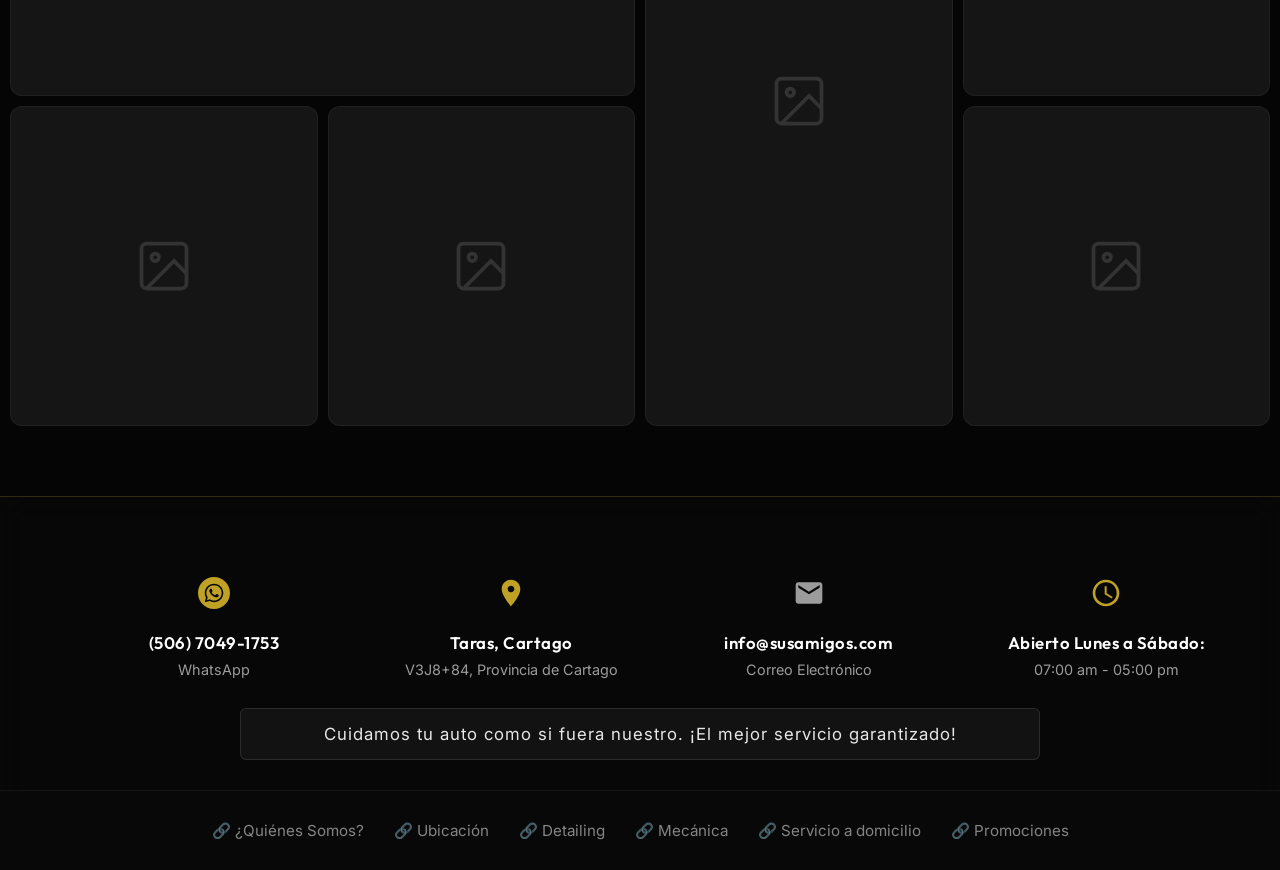
==== commit c103e3d9: "feat: nuevo favicon con el auto del logo en circulo negro optimizado para navegadores" ====
--- a/index.html
+++ b/index.html
@@ -4,8 +4,9 @@
     <meta charset="UTF-8">
     <meta http-equiv="refresh" content="0; url=main/">
     <title>Sus Amigos – Redirigiendo...</title>
-    <link rel="icon" type="image/webp" href="images/Logos/SusAmigosLogotipo.webp">
-    <link rel="apple-touch-icon" href="images/Logos/SusAmigosLogotipo.webp">
+    <link rel="icon" type="image/png" href="favicon.png">
+    <link rel="shortcut icon" href="favicon.ico">
+    <link rel="apple-touch-icon" href="images/Logos/apple-touch-icon.png">
 </head>
 <body>
     <p>Si no es redirigido automáticamente, haga clic <a href="main/">aquí</a>.</p>
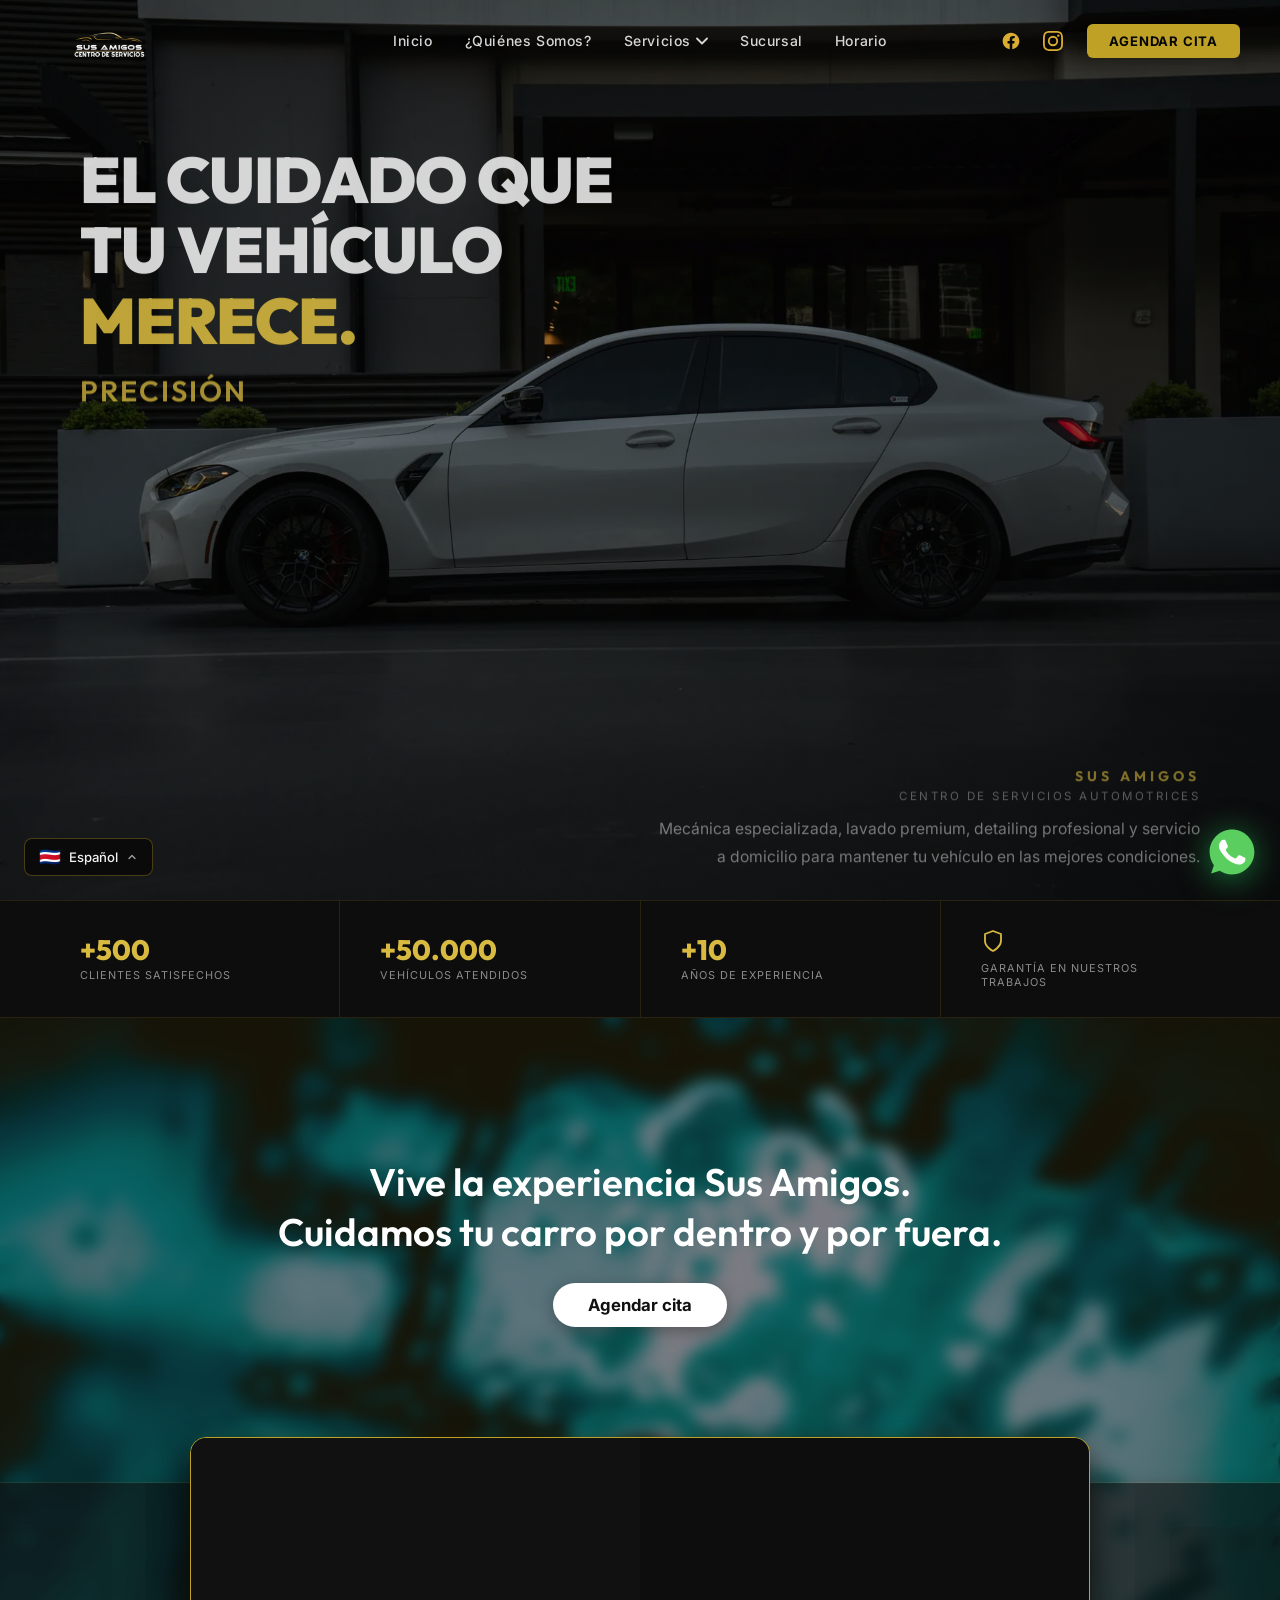
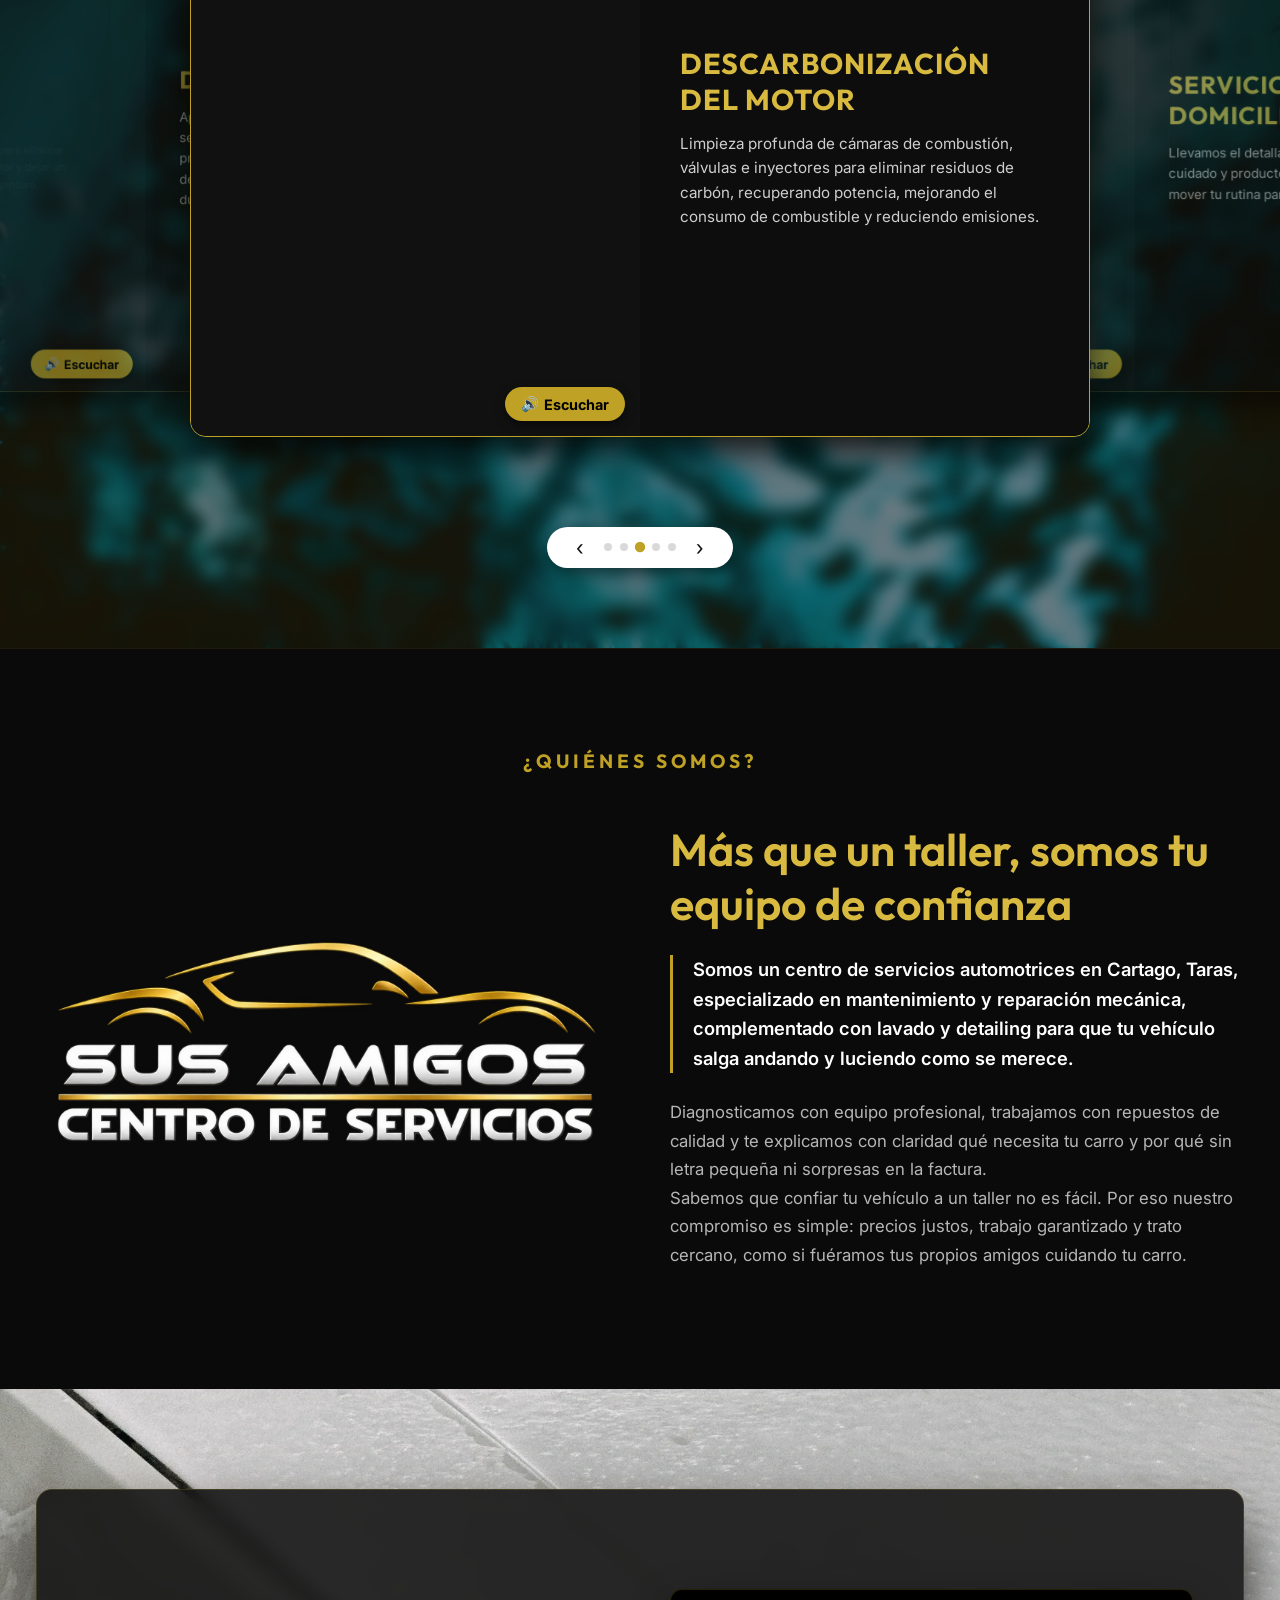
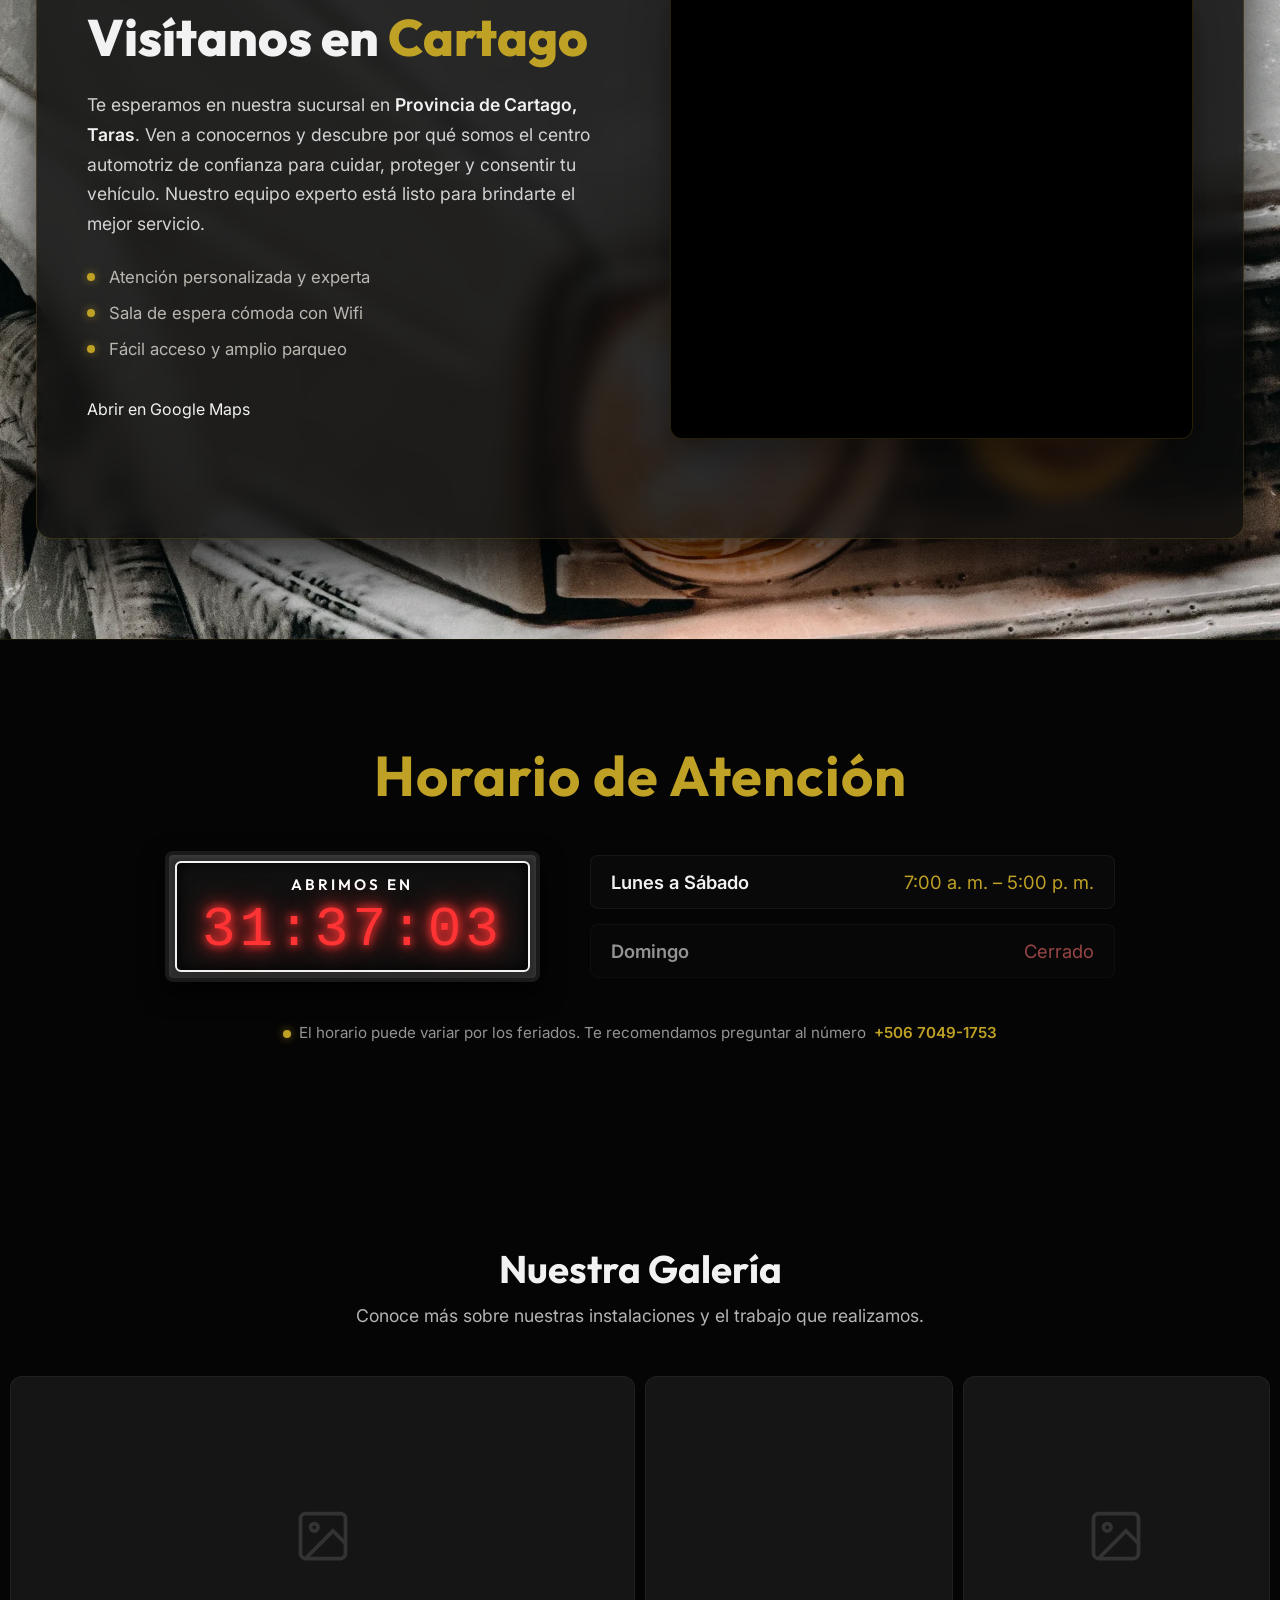
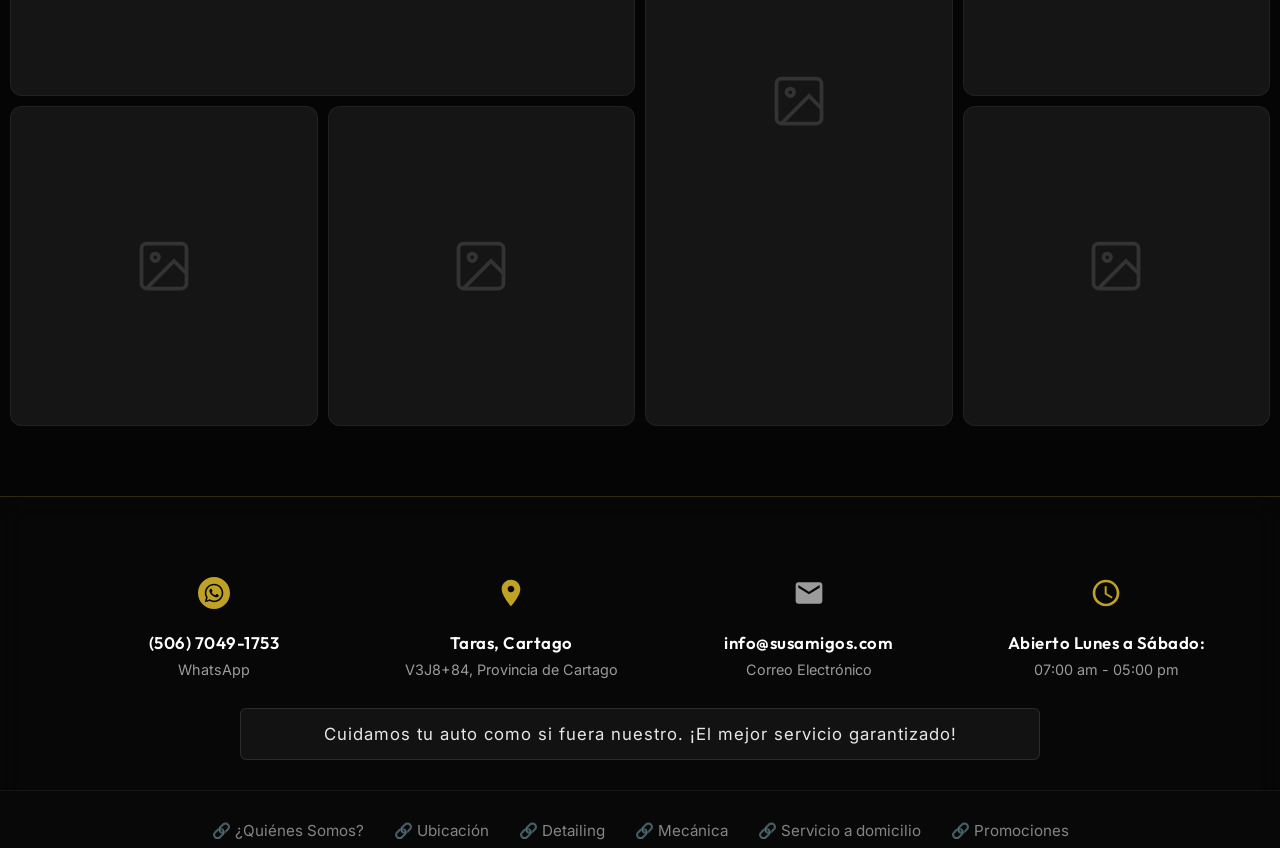
==== commit e2090bd0: "feat: agrandar el icono del vehiculo en el favicon para maxima visibilidad en pestañas" ====
--- a/index.html
+++ b/index.html
@@ -4,9 +4,9 @@
     <meta charset="UTF-8">
     <meta http-equiv="refresh" content="0; url=main/">
     <title>Sus Amigos – Redirigiendo...</title>
-    <link rel="icon" type="image/png" href="favicon.png">
-    <link rel="shortcut icon" href="favicon.ico">
-    <link rel="apple-touch-icon" href="images/Logos/apple-touch-icon.png">
+    <link rel="icon" type="image/png" href="favicon.png?v=2">
+    <link rel="shortcut icon" href="favicon.ico?v=2">
+    <link rel="apple-touch-icon" href="images/Logos/apple-touch-icon.png?v=2">
 </head>
 <body>
     <p>Si no es redirigido automáticamente, haga clic <a href="main/">aquí</a>.</p>
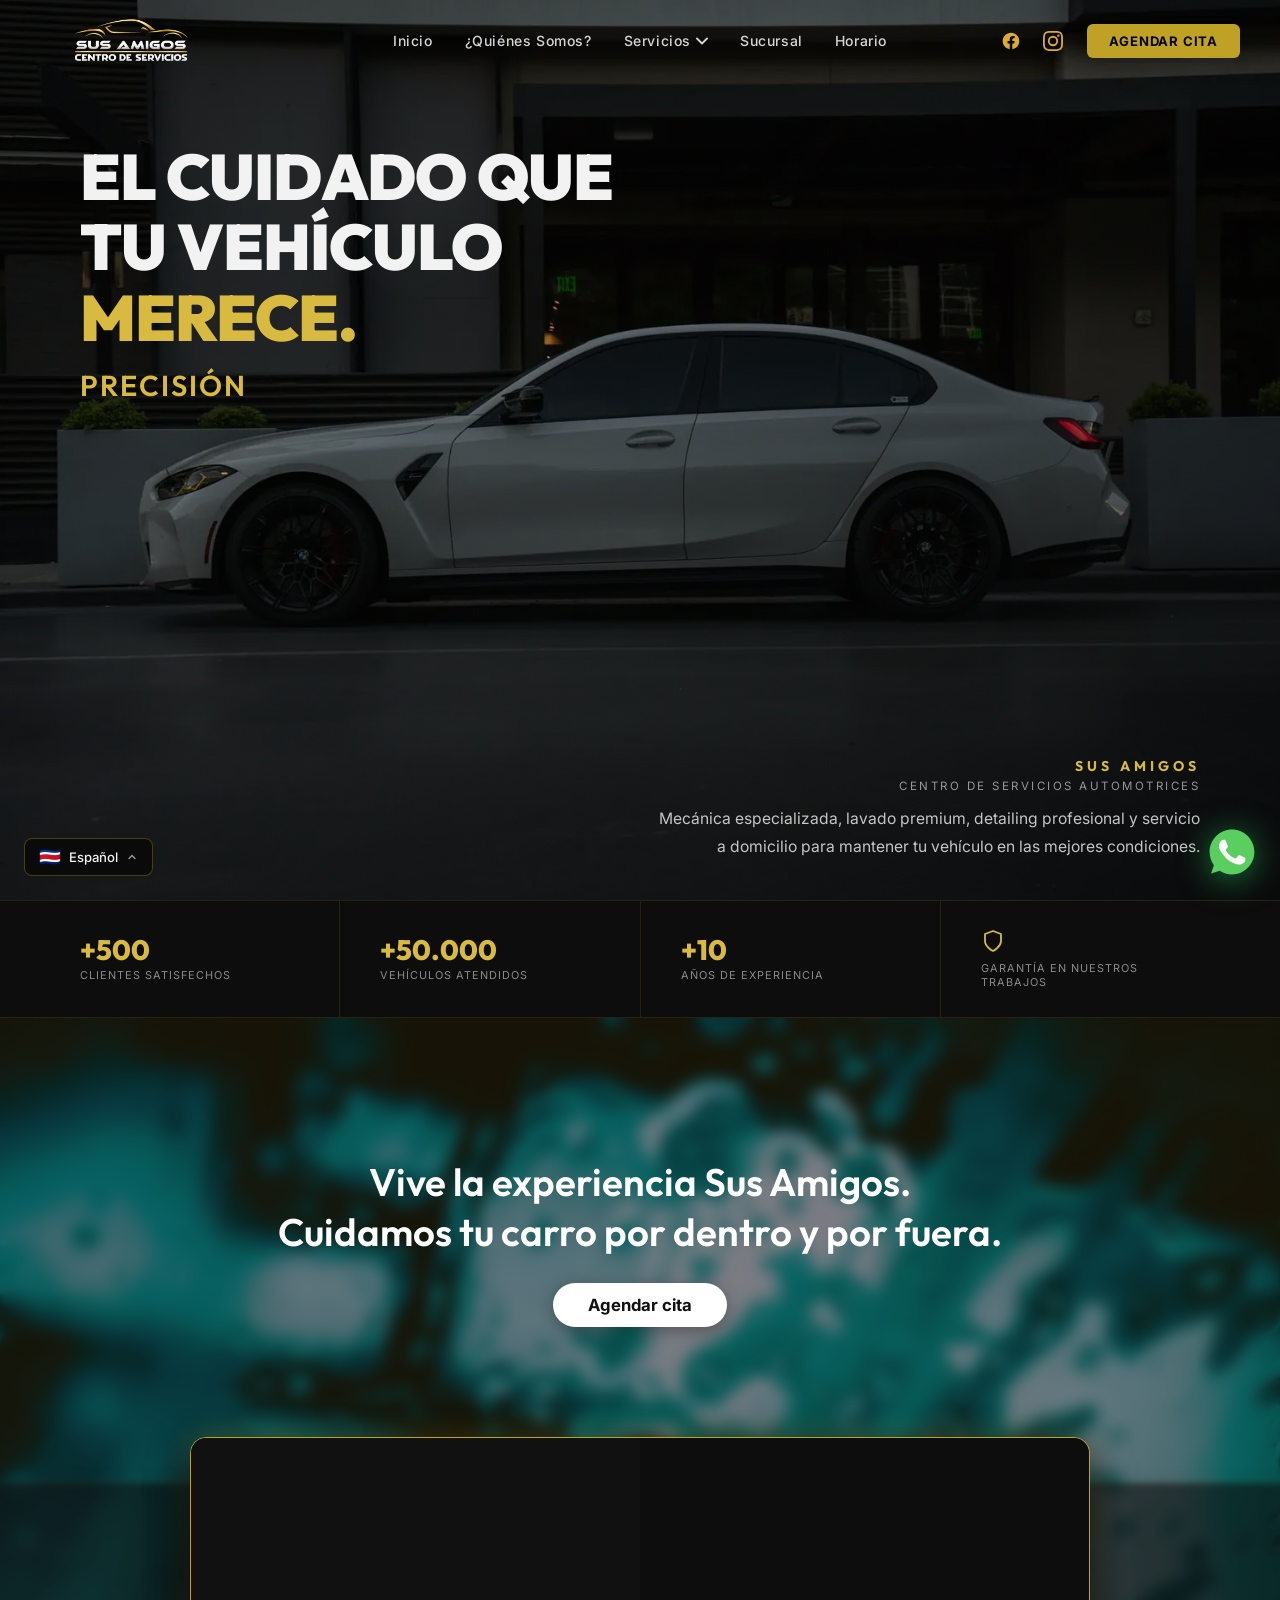
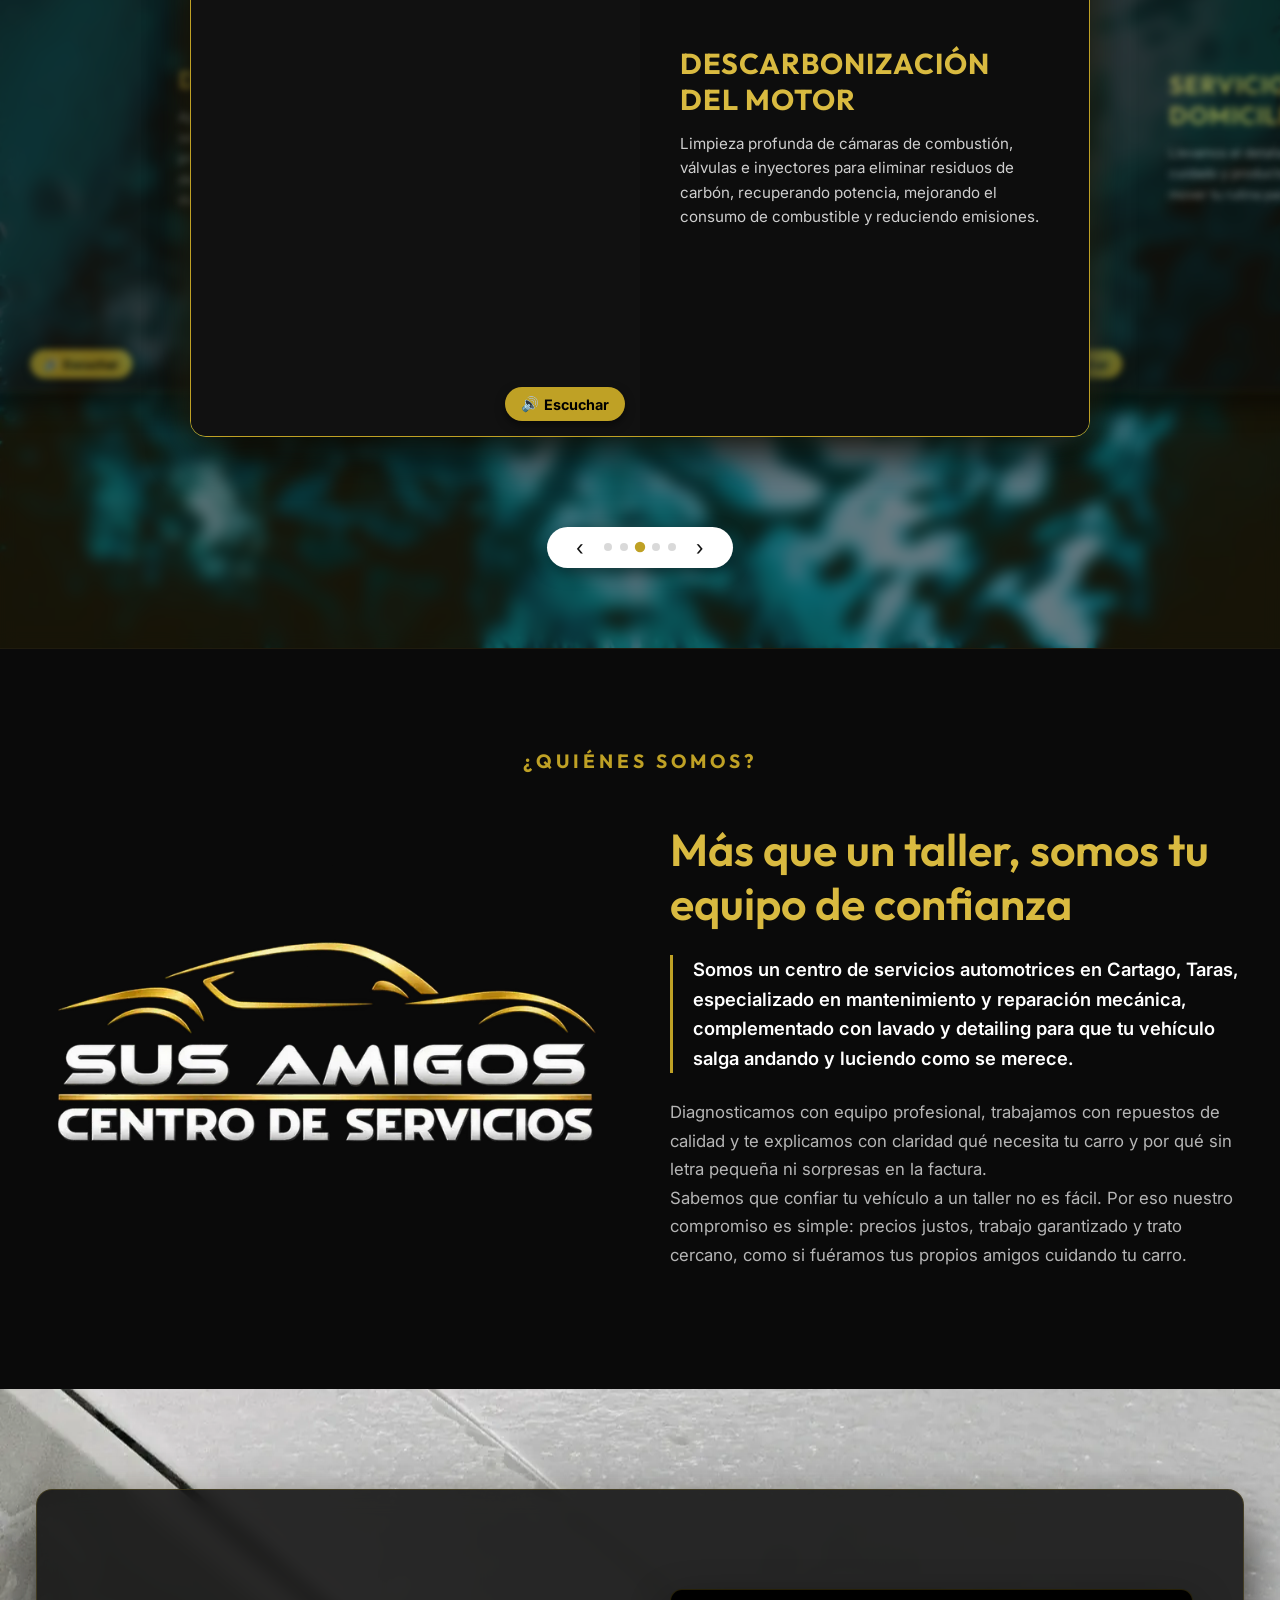
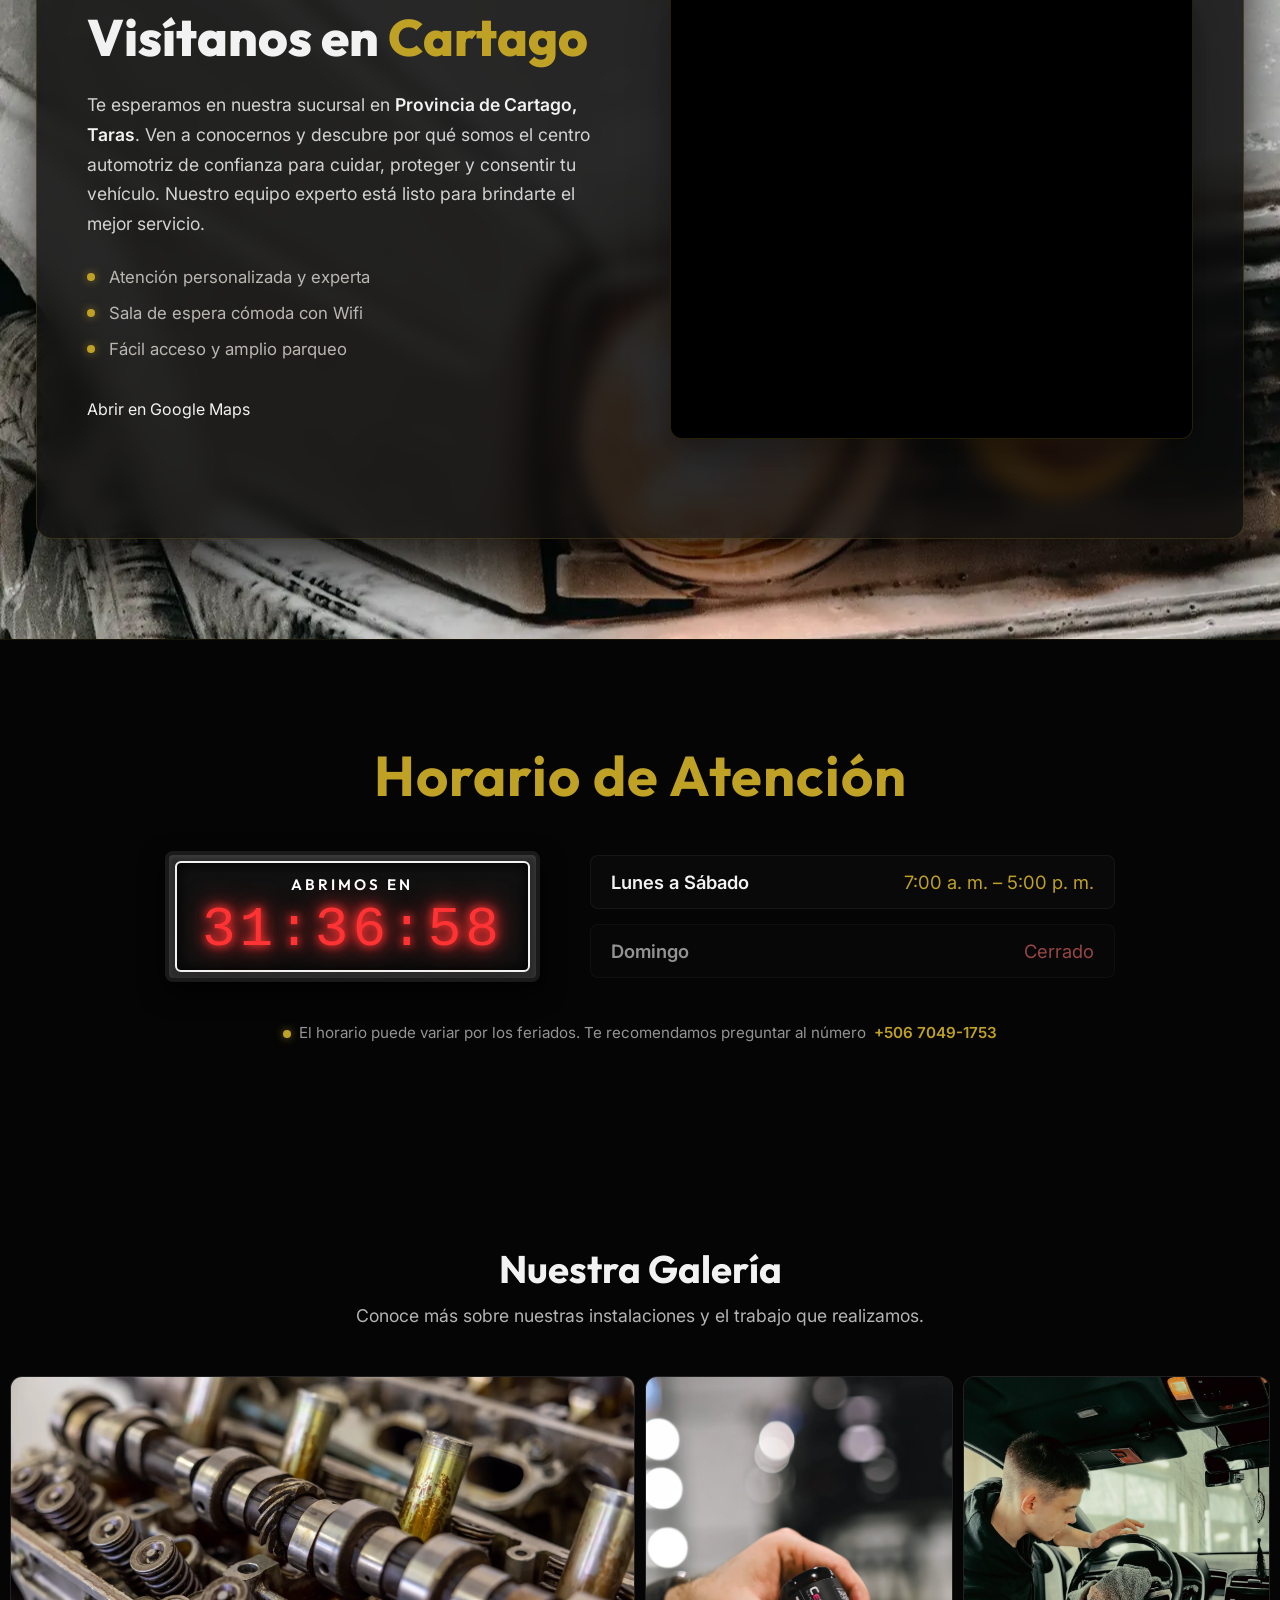
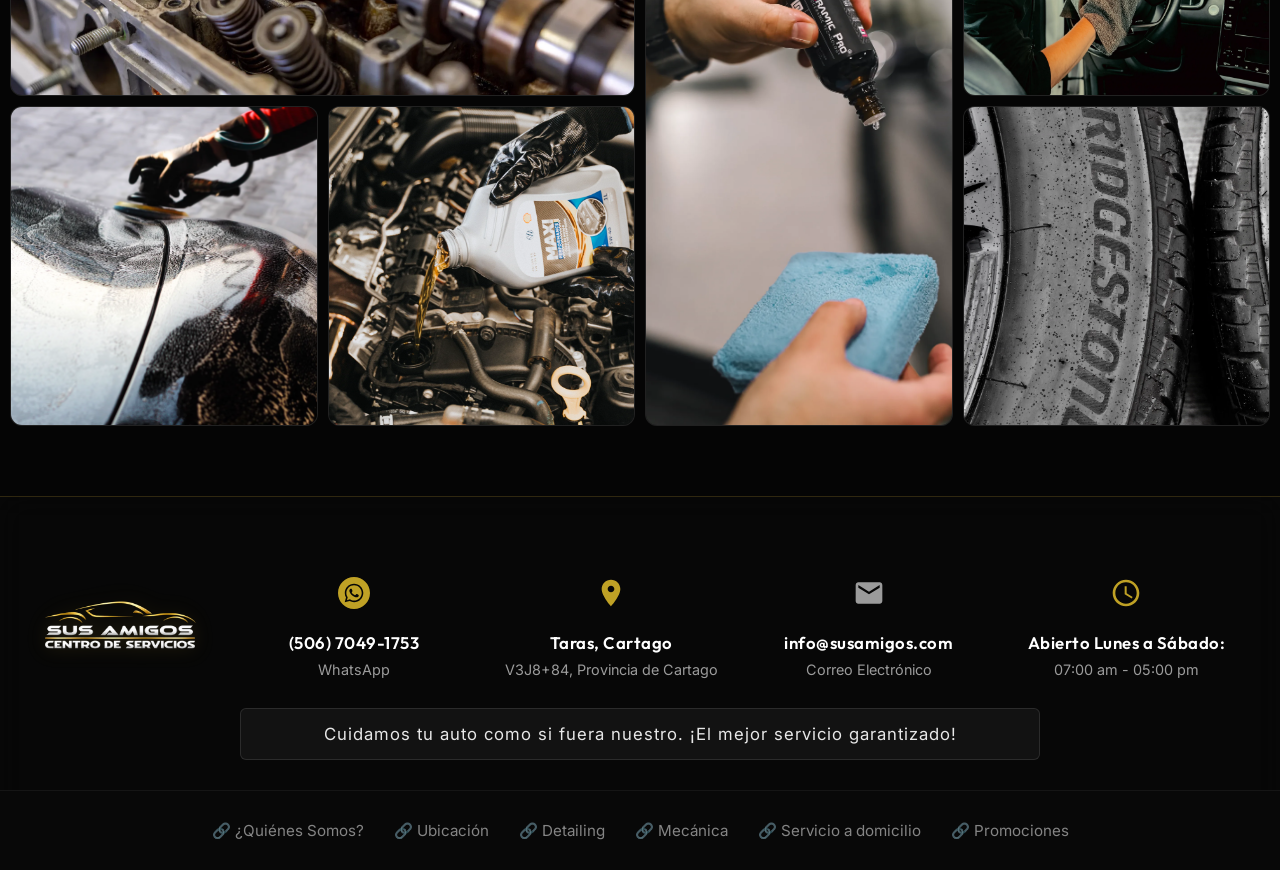
==== commit e44b7f6d: "fix: resolver error 404 NOT_FOUND en Vercel agregando index.html raiz, rutas absolutas y corrigiendo" ====
--- a/index.html
+++ b/index.html
@@ -1,14 +1,541 @@
 <!DOCTYPE html>
 <html lang="es">
+
 <head>
     <meta charset="UTF-8">
-    <meta http-equiv="refresh" content="0; url=main/">
-    <title>Sus Amigos – Redirigiendo...</title>
-    <link rel="icon" type="image/png" href="favicon.png?v=2">
-    <link rel="shortcut icon" href="favicon.ico?v=2">
-    <link rel="apple-touch-icon" href="images/Logos/apple-touch-icon.png?v=2">
+    <meta name="viewport" content="width=device-width, initial-scale=1.0">
+    <title>Sus Amigos – Centro Automotriz Premium</title>
+    <meta name="description"
+        content="Sus Amigos Detailers Center — Detailing, mecánica y servicio a domicilio de alta calidad en Costa Rica.">
+    <link rel="icon" type="image/png" href="/images/Logos/favicon.png?v=2">
+    <link rel="shortcut icon" href="/favicon.ico?v=2">
+    <link rel="apple-touch-icon" href="/images/Logos/apple-touch-icon.png?v=2">
+    <!-- Preconnect a CDN de fuentes -->
+    <link rel="preconnect" href="https://fonts.googleapis.com">
+    <link rel="preconnect" href="https://fonts.gstatic.com" crossorigin>
+    
+    <!-- Preloads críticos para LCP y estilos -->
+    <link rel="preload" as="image" href="/images/FondoHero.webp" type="image/webp" fetchpriority="high">
+    <link rel="preload" href="/main/styles.min.css?v=19" as="style">
+    
+    <!-- Carga no bloqueante de fuentes con fallback -->
+    <link rel="preload" as="style" href="https://fonts.googleapis.com/css2?family=Outfit:wght@300;400;600;700;800&family=Inter:wght@300;400;500;600&display=swap">
+    <link rel="stylesheet" href="https://fonts.googleapis.com/css2?family=Outfit:wght@300;400;600;700;800&family=Inter:wght@300;400;500;600&display=swap" media="print" onload="this.media='all'">
+    <noscript>
+        <link rel="stylesheet" href="https://fonts.googleapis.com/css2?family=Outfit:wght@300;400;600;700;800&family=Inter:wght@300;400;500;600&display=swap">
+    </noscript>
+
+    <link rel="stylesheet" href="/main/styles.min.css?v=19">
 </head>
+
 <body>
-    <p>Si no es redirigido automáticamente, haga clic <a href="main/">aquí</a>.</p>
+    <!-- ===== BUBBLE CURSOR CANVAS ===== -->
+    <canvas id="bubble-canvas" class="bubble-canvas" aria-hidden="true"></canvas>
+
+
+    <!-- ===== NAVBAR ===== -->
+    <nav class="navbar" id="navbar" role="navigation" aria-label="Navegación principal">
+        <div class="navbar-inner">
+
+            <!-- IZQUIERDA: Logo -->
+            <div class="navbar-left">
+                <a href="#" class="navbar-logo-link" aria-label="Sus Amigos – Inicio">
+                    <img src="/images/Logos/SusAmigosLogotipo.webp" alt="Sus Amigos Logo" class="navbar-logo" width="160" height="90" fetchpriority="high">
+                </a>
+            </div>
+
+            <!-- CENTRO: Menú de navegación -->
+            <ul class="navbar-menu" id="navbar-menu" role="menubar">
+                <li role="none"><a href="#" data-target="inicio" class="nav-link" role="menuitem" data-es="Inicio" data-en="Home">Inicio</a></li>
+                <li role="none"><a href="#" data-target="about" class="nav-link" role="menuitem" data-es="¿Quiénes Somos?" data-en="About Us">¿Quiénes Somos?</a></li>
+
+                <!-- Dropdown Servicios -->
+                <li class="nav-item--dropdown" role="none">
+                    <button class="nav-link nav-link--dropdown" aria-haspopup="true" aria-expanded="false"
+                        id="servicios-btn" role="menuitem">
+                        <span data-es="Servicios" data-en="Services">Servicios</span>
+                        <svg class="dropdown-arrow" width="12" height="8" viewBox="0 0 12 8" fill="none"
+                            aria-hidden="true">
+                            <path d="M1 1.5L6 6.5L11 1.5" stroke="currentColor" stroke-width="1.8"
+                                stroke-linecap="round" stroke-linejoin="round" />
+                        </svg>
+                    </button>
+                    <ul class="dropdown-menu" id="dropdown-menu" role="menu" aria-labelledby="servicios-btn">
+                        <li role="none"><a href="#" data-page="detailing" class="dropdown-item"
+                                role="menuitem" data-es="Detailing" data-en="Detailing">Detailing</a></li>
+                        <li role="none"><a href="#" data-page="mecanica" class="dropdown-item"
+                                role="menuitem" data-es="Mecánica" data-en="Mechanics">Mecánica</a></li>
+                        <li role="none"><a href="#" data-page="domicilio" class="dropdown-item" role="menuitem" data-es="Servicio a domicilio" data-en="Home Service">Servicio a domicilio</a></li>
+                        <li role="none"><a href="#" data-page="promociones" class="dropdown-item" role="menuitem" data-es="Promociones" data-en="Promotions">Promociones</a></li>
+                    </ul>
+                </li>
+
+                <li role="none"><a href="#" data-target="sucursal" class="nav-link" role="menuitem" data-es="Sucursal" data-en="Location">Sucursal</a></li>
+                <li role="none"><a href="#" data-target="horario" class="nav-link" role="menuitem" data-es="Horario" data-en="Hours">Horario</a></li>
+
+            </ul>
+
+            <!-- DERECHA: Redes + CTA -->
+            <div class="navbar-right">
+                <a href="https://www.facebook.com/SusAmigos.DetailersCenter" target="_blank" rel="noopener noreferrer"
+                    class="nav-social-btn" id="nav-facebook" aria-label="Facebook">
+                    <img src="/images/Iconos/facebook.svg" alt="Facebook" class="nav-social-icon" width="24" height="24">
+                </a>
+                <a href="https://www.instagram.com/susamigos.centrodeservicios/" target="_blank"
+                    rel="noopener noreferrer" class="nav-social-btn" id="nav-instagram" aria-label="Instagram">
+                    <img src="/images/Iconos/instagram.svg" alt="Instagram" class="nav-social-icon" width="24" height="24">
+                </a>
+                <a href="#" data-target="contacto" class="nav-cta" id="nav-cta" data-es="Agendar Cita" data-en="Book Appointment">Agendar Cita</a>
+
+                <!-- Hamburguesa (móvil) -->
+                <button class="hamburger" id="hamburger" aria-label="Abrir menú" aria-expanded="false"
+                    aria-controls="mobile-menu">
+                    <span class="hamburger-line"></span>
+                    <span class="hamburger-line"></span>
+                    <span class="hamburger-line"></span>
+                </button>
+            </div>
+
+        </div>
+    </nav>
+
+    <!-- ===== MENÚ MÓVIL ===== -->
+    <div class="mobile-overlay" id="mobile-overlay" aria-hidden="true"></div>
+    <aside class="mobile-menu" id="mobile-menu" aria-label="Menú móvil" aria-hidden="true">
+        <button class="mobile-menu__close" id="mobile-close" aria-label="Cerrar menú">
+            <svg width="24" height="24" viewBox="0 0 24 24" fill="none" stroke="currentColor" stroke-width="2"
+                stroke-linecap="round" stroke-linejoin="round">
+                <line x1="18" y1="6" x2="6" y2="18" />
+                <line x1="6" y1="6" x2="18" y2="18" />
+            </svg>
+        </button>
+        <nav class="mobile-menu__nav">
+            <a href="#" data-target="inicio" class="mobile-link" data-es="Inicio" data-en="Home">Inicio</a>
+            <a href="#" data-target="about" class="mobile-link" data-es="¿Quiénes Somos?" data-en="About Us">¿Quiénes Somos?</a>
+            <div class="mobile-link mobile-link--parent" data-es="Servicios" data-en="Services">Servicios</div>
+            <div class="mobile-submenu">
+                <a href="#" data-page="detailing" class="mobile-sublink" data-es="Detailing" data-en="Detailing">Detailing</a>
+                <a href="#" data-page="mecanica" class="mobile-sublink" data-es="Mecánica" data-en="Mechanics">Mecánica</a>
+                <a href="#" data-page="domicilio" class="mobile-sublink" data-es="Servicio a domicilio" data-en="Home Service">Servicio a domicilio</a>
+                <a href="#" data-page="promociones" class="mobile-sublink" data-es="Promociones" data-en="Promotions">Promociones</a>
+            </div>
+            <a href="#" data-target="sucursal" class="mobile-link" data-es="Sucursal" data-en="Location">Sucursal</a>
+            <a href="#" data-target="horario" class="mobile-link" data-es="Horario" data-en="Hours">Horario</a>
+
+            <a href="#" data-target="contacto" class="mobile-cta" data-es="Agendar Cita" data-en="Book Appointment">Agendar Cita</a>
+        </nav>
+    </aside>
+
+    <!-- ===== HERO ===== -->
+    <section class="hero-container" id="inicio">
+        <div class="hero-overlay"></div>
+
+        <!-- ── TOP: 2 columnas ── -->
+        <div class="hero-top">
+
+            <!-- Columna izquierda: H1 grande -->
+            <div class="hero-left">
+                <h1 class="hero-headline">
+                    <span data-es="El Cuidado que" data-en="The Care that">El Cuidado que</span><br>
+                    <span data-es="tu Vehículo" data-en="Your Vehicle">tu Vehículo</span><br>
+                    <span class="hero-headline__accent" data-es="Merece." data-en="Deserves.">Merece.</span>
+                </h1>
+
+                <!-- NEW: Rotator -->
+                <div class="hero-rotator">
+                    <div class="rotator-window">
+                        <ul class="rotator-list" id="rotator-list">
+                            <li data-es="Precisión" data-en="Precision">Precisión</li>
+                            <li data-es="Brillo" data-en="Shine">Brillo</li>
+                            <li data-es="Confianza" data-en="Trust">Confianza</li>
+                            <li data-es="Rendimiento" data-en="Performance">Rendimiento</li>
+                            <li data-es="Rapidez" data-en="Speed">Rapidez</li>
+                            <li data-es="Garantía Impecable" data-en="Flawless Warranty">Garantía Impecable</li>
+                            <li data-es="Cartago, Taras" data-en="Cartago, Taras">Cartago, Taras</li>
+                            <li data-es="Los Mejores Precios" data-en="The Best Prices">Los Mejores Precios</li>
+                        </ul>
+                    </div>
+                </div>
+            </div>
+
+        </div>
+
+        <!-- ── BOTTOM: Eyebrow + subtítulo ── -->
+        <div class="hero-bottom">
+            <div class="hero-right">
+                <div class="hero-eyebrow">
+                    <span class="hero-eyebrow__brand">Sus Amigos</span>
+                    <span class="hero-eyebrow__sub" data-es="Centro de Servicios Automotrices"
+                        data-en="Automotive Service Center">Centro de Servicios Automotrices</span>
+                </div>
+                <p class="hero-subtitle"
+                    data-es="Mecánica especializada, lavado premium, detailing profesional y servicio a domicilio para mantener tu vehículo en las mejores condiciones."
+                    data-en="Specialized mechanics, premium washing, professional detailing and home service to keep your vehicle in top condition.">
+                    Mecánica especializada, lavado premium, detailing profesional y servicio a domicilio para mantener
+                    tu vehículo en las mejores condiciones.
+                </p>
+            </div>
+        </div>
+
+    </section>
+
+    <!-- ===== STATS SEPARATOR ===== -->
+    <section class="stats-bar" id="stats-bar" aria-label="Indicadores de confianza">
+        <div class="stats-bar__inner">
+            <div class="stats-bar__stat">
+                <span class="stats-bar__number">+500</span>
+                <span class="stats-bar__label" data-es="Clientes satisfechos" data-en="Satisfied clients">Clientes
+                    satisfechos</span>
+            </div>
+            <div class="stats-bar__sep"></div>
+            <div class="stats-bar__stat">
+                <span class="stats-bar__number">+50.000</span>
+                <span class="stats-bar__label" data-es="Vehículos atendidos" data-en="Vehicles serviced">Vehículos
+                    atendidos</span>
+            </div>
+            <div class="stats-bar__sep"></div>
+            <div class="stats-bar__stat">
+                <span class="stats-bar__number">+10</span>
+                <span class="stats-bar__label" data-es="Años de experiencia" data-en="Years of experience">Años de
+                    experiencia</span>
+            </div>
+            <div class="stats-bar__sep"></div>
+            <div class="stats-bar__stat">
+                <svg width="24" height="24" viewBox="0 0 24 24" fill="none" stroke="currentColor" stroke-width="1.8"
+                    stroke-linecap="round" stroke-linejoin="round" aria-hidden="true">
+                    <path d="M12 22s8-4 8-10V5l-8-3-8 3v7c0 6 8 10 8 10z" />
+                </svg>
+                <span class="stats-bar__label" data-es="Garantía en nuestros trabajos"
+                    data-en="Guaranteed work">Garantía en nuestros trabajos</span>
+            </div>
+        </div>
+    </section>
+
+    <!-- ===== CAROUSEL 3D SERVICIOS ===== -->
+    <section id="servicios-carousel" class="services-3d" aria-label="Nuestros Servicios Destacados">
+
+        <div class="carousel-header">
+            <h2 data-es="Vive la experiencia Sus Amigos.<br>Cuidamos tu carro por dentro y por fuera." data-en="Live the Sus Amigos experience.<br>We take care of your car inside and out.">Vive la experiencia Sus Amigos.<br>Cuidamos tu carro por dentro y por fuera.</h2>
+            <button class="btn-pill" data-target="contacto" data-es="Agendar cita" data-en="Book Appointment">Agendar cita</button>
+        </div>
+
+        <div class="carousel-container">
+            <div class="carousel-track" id="carousel-track">
+
+                <div class="lamina card">
+                    <div class="card-img-wrapper">
+                        <video class="carousel-video" muted playsinline loop preload="none" poster="/images/laminas/1.webp">
+                            <source data-src="/images/carrusel/video01.mp4" type="video/mp4">
+                        </video>
+                        <button class="btn-escuchar" onclick="toggleVideoSound(this)">
+                            <span class="icon">🔊</span> <span class="btn-sound-text" data-es="Escuchar" data-en="Listen">Escuchar</span>
+                        </button>
+                    </div>
+                    <div class="card-content">
+                        <h3 data-es="Abrillantado Premium" data-en="Premium Polishing">Abrillantado Premium</h3>
+                        <p data-es="Pulido y encerado de la carrocería para eliminar imperfecciones leves, realzar el color y dejar un brillo intenso y uniforme en toda la pintura." data-en="Body polishing and waxing to remove minor imperfections, enhance color, and leave an intense, uniform shine across the paint.">Pulido y encerado de la carrocería para eliminar imperfecciones leves, realzar el color y dejar un brillo intenso y uniforme en toda la pintura.</p>
+                    </div>
+                </div>
+
+                <div class="lamina card">
+                    <div class="card-img-wrapper">
+                        <video class="carousel-video" muted playsinline loop preload="none" poster="/images/laminas/2.webp">
+                            <source data-src="/images/carrusel/video02.mp4" type="video/mp4">
+                        </video>
+                        <button class="btn-escuchar" onclick="toggleVideoSound(this)">
+                            <span class="icon">🔊</span> <span class="btn-sound-text" data-es="Escuchar" data-en="Listen">Escuchar</span>
+                        </button>
+                    </div>
+                    <div class="card-content">
+                        <h3 data-es="Detallado Cerámico" data-en="Ceramic Coating">Detallado Cerámico</h3>
+                        <p data-es="Aplicación de recubrimiento de nanocerámica que sella la pintura, potencia el brillo y crea una capa protectora contra rayos UV, agua y contaminación, dejando tu carro con un acabado profundo y duradero." data-en="Application of nano-ceramic coating that seals paint, enhances gloss, and creates a protective shield against UV rays, water, and contaminants for a deep, durable finish.">Aplicación de recubrimiento de nanocerámica que sella la pintura, potencia el brillo y crea una capa protectora contra rayos UV, agua y contaminación, dejando tu carro con un acabado profundo y duradero.</p>
+                    </div>
+                </div>
+
+                <div class="lamina card">
+                    <div class="card-img-wrapper">
+                        <video class="carousel-video" muted playsinline loop preload="none" poster="/images/laminas/3.webp">
+                            <source data-src="/images/carrusel/video03.mp4" type="video/mp4">
+                            </video>
+                        <button class="btn-escuchar" onclick="toggleVideoSound(this)">
+                            <span class="icon">🔊</span> <span class="btn-sound-text" data-es="Escuchar" data-en="Listen">Escuchar</span>
+                        </button>
+                    </div>
+                    <div class="card-content">
+                        <h3 data-es="Descarbonización del Motor" data-en="Engine Decarbonization">Descarbonización del Motor</h3>
+                        <p data-es="Limpieza profunda de cámaras de combustión, válvulas e inyectores para eliminar residuos de carbón, recuperando potencia, mejorando el consumo de combustible y reduciendo emisiones." data-en="Deep cleaning of combustion chambers, valves, and injectors to remove carbon buildup, restoring horsepower, improving fuel economy, and cutting emissions.">Limpieza profunda de cámaras de combustión, válvulas e inyectores para eliminar residuos de carbón, recuperando potencia, mejorando el consumo de combustible y reduciendo emisiones.</p>
+                    </div>
+                </div>
+
+                <div class="lamina card">
+                    <div class="card-img-wrapper">
+                        <video class="carousel-video" muted playsinline loop preload="none" poster="/images/laminas/4.webp">
+                            <source data-src="/images/carrusel/video04.mp4" type="video/mp4">
+                        </video>
+                        <button class="btn-escuchar" onclick="toggleVideoSound(this)">
+                            <span class="icon">🔊</span> <span class="btn-sound-text" data-es="Escuchar" data-en="Listen">Escuchar</span>
+                        </button>
+                    </div>
+                    <div class="card-content">
+                        <h3 data-es="Servicio Detailing a Domicilio" data-en="Mobile Detailing Service">Servicio Detailing a Domicilio</h3>
+                        <p data-es="Llevamos el detallado hasta donde estés: mismo cuidado y productos premium, sin que tengas que mover tu rutina para mover tu carro." data-en="We bring detailing right to your location: the same premium care and products without disrupting your daily routine.">Llevamos el detallado hasta donde estés: mismo cuidado y productos premium, sin que tengas que mover tu rutina para mover tu carro.</p>
+                    </div>
+                </div>
+
+                <div class="lamina card">
+                    <div class="card-img-wrapper">
+                        <video class="carousel-video" muted playsinline loop preload="none" poster="/images/laminas/5.webp">
+                            <source data-src="/images/carrusel/video05.mp4" type="video/mp4">
+                        </video>
+                        <button class="btn-escuchar" onclick="toggleVideoSound(this)">
+                            <span class="icon">🔊</span> <span class="btn-sound-text" data-es="Escuchar" data-en="Listen">Escuchar</span>
+                        </button>
+                    </div>
+                    <div class="card-content">
+                        <h3 data-es="Limpieza de Inyectores" data-en="Fuel Injector Cleaning">Limpieza de Inyectores</h3>
+                        <p data-es="Eliminación de residuos y depósitos en los inyectores de combustible para restaurar un rociado uniforme, mejorando el arranque, la aceleración y el rendimiento del motor." data-en="Removal of deposits and buildup in fuel injectors to restore optimal spray patterns, enhancing startup, acceleration, and engine performance.">Eliminación de residuos y depósitos en los inyectores de combustible para restaurar un rociado uniforme, mejorando el arranque, la aceleración y el rendimiento del motor.</p>
+                    </div>
+                </div>
+
+            </div>
+        </div>
+
+        <div class="carousel-nav-pill">
+            <button class="nav-arrow prev-btn" id="carousel-prev" aria-label="Anterior">&lsaquo;</button>
+            <div class="carousel-dots" id="carousel-dots">
+                <!-- Dots generados por JS -->
+            </div>
+            <button class="nav-arrow next-btn" id="carousel-next" aria-label="Siguiente">&rsaquo;</button>
+        </div>
+    </section>
+
+    <!-- ===== ABOUT US SECTION ===== -->
+    <section id="about" class="about-section" aria-label="Sobre Nosotros">
+        <h3 class="about-section-title" data-es="¿Quiénes Somos?" data-en="About Us">¿Quiénes Somos?</h3>
+        <div class="about-container">
+            <div class="about-video-wrapper">
+                <img src="/images/Nosotros/imagen01.webp" alt="Equipo Sus Amigos" class="about-video" width="570" height="380" loading="lazy">
+            </div>
+            <div class="about-content">
+                <h2 data-es="Más que un taller, somos tu equipo de confianza" data-en="More than a shop, we are your trusted team">Más que un taller, somos tu equipo de confianza</h2>
+                <p class="about-lead" data-es="Somos un centro de servicios automotrices en Cartago, Taras, especializado en mantenimiento y reparación mecánica, complementado con lavado y detailing para que tu vehículo salga andando y luciendo como se merece." data-en="We are an automotive service center in Cartago, Taras, specializing in mechanical maintenance and repair, complemented by car wash and detailing so your vehicle runs and looks its absolute best.">Somos un centro de servicios automotrices en Cartago, Taras, especializado en mantenimiento y reparación mecánica, complementado con lavado y detailing para que tu vehículo salga andando y luciendo como se merece.</p>
+                <div class="about-story">
+                    <p data-es="Diagnosticamos con equipo profesional, trabajamos con repuestos de calidad y te explicamos con claridad qué necesita tu carro y por qué sin letra pequeña ni sorpresas en la factura." data-en="We diagnose with professional equipment, work with quality parts, and explain clearly what your car needs and why — no fine print or surprises on your invoice.">Diagnosticamos con equipo profesional, trabajamos con repuestos de calidad y te explicamos con claridad qué necesita tu carro y por qué sin letra pequeña ni sorpresas en la factura.</p>
+                    <p data-es="Sabemos que confiar tu vehículo a un taller no es fácil. Por eso nuestro compromiso es simple: precios justos, trabajo garantizado y trato cercano, como si fuéramos tus propios amigos cuidando tu carro." data-en="We know trusting your vehicle with a shop isn't easy. That's why our commitment is simple: fair prices, guaranteed workmanship, and friendly service, as if friends were caring for your car.">Sabemos que confiar tu vehículo a un taller no es fácil. Por eso nuestro compromiso es simple: precios justos, trabajo garantizado y trato cercano, como si fuéramos tus propios amigos cuidando tu carro.</p>
+                </div>
+            </div>
+        </div>
+    </section>
+
+    <!-- ===== SUCURSAL / LOCATION SECTION ===== -->
+    <section id="sucursal" class="location-section" aria-label="Nuestra Ubicación">
+        <div class="location-lamina">
+            <div class="location-content-grid">
+                <!-- Columna Izquierda: Textos y CTA -->
+                <div class="location-text-side">
+                    <h2 class="location-title" data-es="Visítanos en <span class='text-gold'>Cartago</span>" data-en="Visit Us in <span class='text-gold'>Cartago</span>">Visítanos en <span class="text-gold">Cartago</span></h2>
+                    <p class="location-description" data-es="Te esperamos en nuestra sucursal en <strong>Provincia de Cartago, Taras</strong>. Ven a conocernos y descubre por qué somos el centro automotriz de confianza para cuidar, proteger y consentir tu vehículo. Nuestro equipo experto está listo para brindarte el mejor servicio." data-en="We look forward to seeing you at our branch in <strong>Cartago Province, Taras</strong>. Come visit and discover why we are the trusted automotive center to care for, protect, and pamper your vehicle. Our expert team is ready to provide you with the best service.">
+                        Te esperamos en nuestra sucursal en <strong>Provincia de Cartago, Taras</strong>.
+                        Ven a conocernos y descubre por qué somos el centro automotriz de confianza para cuidar,
+                        proteger y consentir tu vehículo. Nuestro equipo experto está listo para brindarte el mejor
+                        servicio.
+                    </p>
+                    <ul class="location-perks">
+                        <li data-es="<span class='gold-dot'></span> Atención personalizada y experta" data-en="<span class='gold-dot'></span> Personalized and expert attention"><span class="gold-dot"></span> Atención personalizada y experta</li>
+                        <li data-es="<span class='gold-dot'></span> Sala de espera cómoda con Wifi" data-en="<span class='gold-dot'></span> Comfortable waiting room with Wi-Fi"><span class="gold-dot"></span> Sala de espera cómoda con Wifi</li>
+                        <li data-es="<span class='gold-dot'></span> Fácil acceso y amplio parqueo" data-en="<span class='gold-dot'></span> Easy access and spacious parking"><span class="gold-dot"></span> Fácil acceso y amplio parqueo</li>
+                    </ul>
+                    <a href="https://maps.app.goo.gl/nB95Y6GsAsPxbWK47" target="_blank" rel="noopener noreferrer"
+                        class="hero-cta hero-cta--primary location-btn" data-es="Abrir en Google Maps" data-en="Open in Google Maps">
+                        Abrir en Google Maps
+                    </a>
+                </div>
+                <!-- Columna Derecha: Mapa -->
+                <div class="location-map-side">
+                    <iframe
+                        data-src="https://maps.google.com/maps?q=V3J8%2B84+Taras,+Provincia+de+Cartago&t=&z=15&ie=UTF8&iwloc=&output=embed"
+                        title="Ubicación de Sus Amigos en Cartago, Taras"
+                        width="100%" height="100%" style="border:0;" allowfullscreen="" loading="lazy"
+                        referrerpolicy="no-referrer-when-downgrade" class="lazy-map"></iframe>
+                </div>
+            </div>
+        </div>
+    </section>
+
+    <!-- ===== HORARIO SECTION ===== -->
+    <section id="horario" class="horario-section" aria-label="Nuestro Horario">
+        <div class="horario-container">
+            <h2 class="section-title" data-es="Horario de Atención" data-en="Business Hours">Horario de Atención</h2>
+            <div class="horario-content">
+                <div class="horario-columns">
+                    <!-- Marcador electrónico (JS lo actualizará) -->
+                    <div class="scoreboard-container">
+                        <div class="scoreboard">
+                            <div class="scoreboard-inner">
+                                <div class="scoreboard-header" id="scoreboard-text" data-es="CARGANDO..." data-en="LOADING...">CARGANDO...</div>
+                                <div class="scoreboard-time" id="scoreboard-time">00:00:00</div>
+                            </div>
+                        </div>
+                    </div>
+
+                    <!-- Tabla de horarios -->
+                    <div class="schedule-grid">
+                        <div class="schedule-row">
+                            <span class="schedule-day" data-es="Lunes a Sábado" data-en="Monday to Saturday">Lunes a Sábado</span>
+                            <span class="schedule-hours" data-es="7:00 a. m. – 5:00 p. m." data-en="7:00 AM – 5:00 PM">7:00 a. m. – 5:00 p. m.</span>
+                        </div>
+                        <div class="schedule-row schedule-row-closed">
+                            <span class="schedule-day" data-es="Domingo" data-en="Sunday">Domingo</span>
+                            <span class="schedule-hours" data-es="Cerrado" data-en="Closed">Cerrado</span>
+                        </div>
+                    </div>
+                </div>
+
+                <!-- Nota sobre feriados -->
+                <p class="schedule-note" data-es="<span class='gold-dot'></span> El horario puede variar por los feriados. Te recomendamos preguntar al número <a href='https://wa.me/50670491753?text=Hola,%20vengo%20del%20sitio%20web,%20quisiera%20m%C3%A1s%20informaci%C3%B3n' target='_blank' rel='noopener noreferrer' class='text-gold'>+506 7049-1753</a>" data-en="<span class='gold-dot'></span> Hours may vary on holidays. We recommend inquiring at <a href='https://wa.me/50670491753?text=Hi,%20I%20am%20visiting%20from%20the%20website,%20I%20would%20like%20more%20information' target='_blank' rel='noopener noreferrer' class='text-gold'>+506 7049-1753</a>">
+                    <span class="gold-dot"></span> El horario puede variar por los feriados. Te recomendamos preguntar al número <a href="https://wa.me/50670491753?text=Hola,%20vengo%20del%20sitio%20web,%20quisiera%20m%C3%A1s%20informaci%C3%B3n" target="_blank" rel="noopener noreferrer" class="text-gold">+506 7049-1753</a>
+                </p>
+            </div>
+        </div>
+    </section>
+
+    <!-- ===== CONTENEDOR DE FONDO FINAL ===== -->
+    <div class="bottom-bg-container">
+        <!-- ===== GALERÍA ===== -->
+        <section class="gallery-section">
+        <div class="gallery-header">
+            <h2 data-es="Nuestra Galería" data-en="Our Gallery">Nuestra Galería</h2>
+            <p data-es="Conoce más sobre nuestras instalaciones y el trabajo que realizamos." data-en="Learn more about our facilities and the quality work we perform.">Conoce más sobre nuestras instalaciones y el trabajo que realizamos.</p>
+        </div>
+        <div class="gallery-grid">
+            <!-- Imagen 1: Ancha (Ocupa 2 columnas) -->
+            <div class="gallery-item item-wide">
+                <img src="/images/galeria/imagen01.webp" alt="Instalaciones Sus Amigos 1" width="600" height="400" loading="lazy" onerror="this.style.opacity='0'">
+                <div class="gallery-overlay"></div>
+            </div>
+            <!-- Imagen 2: Alta (Ocupa 2 filas) -->
+            <div class="gallery-item item-tall">
+                <img src="/images/galeria/imagen02.webp" alt="Instalaciones Sus Amigos 2" width="400" height="600" loading="lazy" onerror="this.style.opacity='0'">
+                <div class="gallery-overlay"></div>
+            </div>
+            <!-- Imagen 3: Normal -->
+            <div class="gallery-item">
+                <img src="/images/galeria/imagen03.webp" alt="Instalaciones Sus Amigos 3" width="400" height="300" loading="lazy" onerror="this.style.opacity='0'">
+                <div class="gallery-overlay"></div>
+            </div>
+            <!-- Imagen 4: Normal -->
+            <div class="gallery-item">
+                <img src="/images/galeria/imagen04.webp" alt="Instalaciones Sus Amigos 4" width="400" height="300" loading="lazy" onerror="this.style.opacity='0'">
+                <div class="gallery-overlay"></div>
+            </div>
+            <!-- Imagen 5: Normal -->
+            <div class="gallery-item">
+                <img src="/images/galeria/imagen05.webp" alt="Instalaciones Sus Amigos 5" width="400" height="300" loading="lazy" onerror="this.style.opacity='0'">
+                <div class="gallery-overlay"></div>
+            </div>
+            <!-- Imagen 6: Normal -->
+            <div class="gallery-item">
+                <img src="/images/galeria/imagen06.webp" alt="Instalaciones Sus Amigos 6" width="400" height="300" loading="lazy" onerror="this.style.opacity='0'">
+                <div class="gallery-overlay"></div>
+            </div>
+        </div>
+    </section>
+
+    <!-- ===== FOOTER (Reemplaza Contacto) ===== -->
+    <footer id="contacto" class="site-footer">
+        <div class="footer-main-row">
+            <div class="footer-brand">
+                <a href="#" data-target="inicio" aria-label="Ir al inicio">
+                <img src="/images/Logos/SusAmigosLogotipo.webp" alt="Sus Amigos Logo" class="footer-logo" width="160" height="90" loading="lazy">
+            </a>
+            </div>
+            
+            <div class="footer-grid">
+                <!-- Columna 1: WhatsApp -->
+                <div class="footer-col">
+                    <a href="https://wa.me/50670491753?text=Hola,%20vengo%20del%20sitio%20web,%20quisiera%20m%C3%A1s%20informaci%C3%B3n" target="_blank" rel="noopener noreferrer" class="footer-icon-link">
+                        <svg viewBox="0 0 24 24" width="32" height="32" fill="currentColor">
+                            <path d="M12.031 6.172c-3.181 0-5.767 2.586-5.768 5.766-.001 1.298.38 2.27 1.019 3.287l-.582 2.128 2.182-.573c.978.58 1.911.928 3.145.929 3.178 0 5.767-2.587 5.768-5.766.001-3.187-2.575-5.77-5.764-5.771zm3.392 8.244c-.144.405-.837.774-1.17.824-.299.045-.677.063-1.092-.069-.252-.08-.575-.187-.988-.365-1.739-.751-2.874-2.502-2.961-2.617-.087-.116-.708-.94-.708-1.793s.448-1.273.607-1.446c.159-.173.346-.217.462-.217l.332.006c.106.005.249-.04.39.298.144.347.491 1.2.534 1.287.043.087.072.188.014.304-.058.116-.087.188-.173.289l-.26.304c-.087.086-.177.18-.076.354.101.174.449.741.964 1.201.662.591 1.221.774 1.394.86s.274.072.376-.043c.101-.116.433-.506.549-.68.116-.173.231-.145.39-.087s1.011.477 1.184.564.289.13.332.202c.045.072.045.419-.1.824zm-3.423-14.416c-6.627 0-12 5.373-12 12s5.373 12 12 12 12-5.373 12-12-5.373-12-12-12zm.029 18.88c-1.161 0-2.305-.292-3.318-.844l-3.677.964.984-3.595c-.607-1.052-.927-2.246-.926-3.468.001-3.825 3.113-6.937 6.937-6.937 3.825 0 6.938 3.112 6.938 6.937 0 3.825-3.113 6.938-6.938 6.938z"/>
+                        </svg>
+                    </a>
+                    <strong>(506) 7049-1753</strong>
+                    <span>WhatsApp</span>
+                </div>
+                <!-- Columna 2: Ubicación -->
+                <div class="footer-col">
+                    <a href="https://www.google.com/maps/place/Sus+Amigos+Centro+de+Servicios/@9.8807622,-83.9372587,17z/data=!3m1!4b1!4m6!3m5!1s0x8fa0e1e746fcf4ff:0xee9a6c511f924492!8m2!3d9.8807569!4d-83.9346838!16s%2Fg%2F11h7_v2dlq?entry=ttu&g_ep=EgoyMDI2MDgwOS4wIKXMDSoASAFQAw%3D%3D" target="_blank" rel="noopener noreferrer" class="footer-icon-link">
+                        <svg viewBox="0 0 24 24" width="32" height="32" fill="currentColor">
+                            <path d="M12 2C8.13 2 5 5.13 5 9c0 5.25 7 13 7 13s7-7.75 7-13c0-3.87-3.13-7-7-7zm0 9.5c-1.38 0-2.5-1.12-2.5-2.5s1.12-2.5 2.5-2.5 2.5 1.12 2.5 2.5-1.12 2.5-2.5 2.5z"/>
+                        </svg>
+                    </a>
+                    <strong>Taras, Cartago</strong>
+                    <span data-es="V3J8+84, Provincia de Cartago" data-en="V3J8+84, Cartago Province">V3J8+84, Provincia de Cartago</span>
+                </div>
+                <!-- Columna 3: Correo -->
+                <div class="footer-col">
+                    <span class="footer-icon-link">
+                        <svg viewBox="0 0 24 24" width="32" height="32" fill="currentColor">
+                            <path d="M20 4H4c-1.1 0-1.99.9-1.99 2L2 18c0 1.1.9 2 2 2h16c1.1 0 2-.9 2-2V6c0-1.1-.9-2-2-2zm0 4l-8 5-8-5V6l8 5 8-5v2z"/>
+                        </svg>
+                    </span>
+                    <strong>info@susamigos.com</strong>
+                    <span data-es="Correo Electrónico" data-en="Email Address">Correo Electrónico</span>
+                </div>
+                <!-- Columna 4: Horario -->
+                <div class="footer-col">
+                    <a href="#" data-target="horario" class="footer-icon-link">
+                        <svg viewBox="0 0 24 24" width="32" height="32" fill="currentColor">
+                            <path d="M11.99 2C6.47 2 2 6.48 2 12s4.47 10 9.99 10C17.52 22 22 17.52 22 12S17.52 2 11.99 2zM12 20c-4.42 0-8-3.58-8-8s3.58-8 8-8 8 3.58 8 8-3.58 8-8 8zm.5-13H11v6l5.25 3.15.75-1.23-4.5-2.67z"/>
+                        </svg>
+                    </a>
+                    <strong data-es="Abierto Lunes a Sábado:" data-en="Open Monday to Saturday:">Abierto Lunes a Sábado:</strong>
+                    <span data-es="07:00 am - 05:00 pm" data-en="07:00 AM - 05:00 PM">07:00 am - 05:00 pm</span>
+                </div>
+            </div>
+        </div>
+
+        <div class="footer-slogan-bar">
+            <p class="footer-slogan" data-es="Cuidamos tu auto como si fuera nuestro. ¡El mejor servicio garantizado!" data-en="We care for your car as if it were our own. Best service guaranteed!">Cuidamos tu auto como si fuera nuestro. ¡El mejor servicio garantizado!</p>
+        </div>
+
+        <div class="footer-bottom-links">
+            <a href="#" data-target="about" data-es="🔗 ¿Quiénes Somos?" data-en="🔗 About Us">🔗 ¿Quiénes Somos?</a>
+            <a href="#" data-target="sucursal" data-es="🔗 Ubicación" data-en="🔗 Location">🔗 Ubicación</a>
+            <a href="#" data-page="detailing" data-es="🔗 Detailing" data-en="🔗 Detailing">🔗 Detailing</a>
+            <a href="#" data-page="mecanica" data-es="🔗 Mecánica" data-en="🔗 Mechanics">🔗 Mecánica</a>
+            <a href="#" data-page="domicilio" data-es="🔗 Servicio a domicilio" data-en="🔗 Home Service">🔗 Servicio a domicilio</a>
+            <a href="#" data-page="promociones" data-es="🔗 Promociones" data-en="🔗 Promotions">🔗 Promociones</a>
+        </div>
+    </footer>
+    </div>
+
+    <!-- ===== WHATSAPP FLOTANTE ===== -->
+    <a href="https://wa.me/50670491753?text=Hola,%20vengo%20del%20sitio%20web,%20quisiera%20m%C3%A1s%20informaci%C3%B3n" target="_blank" rel="noopener noreferrer" class="whatsapp-widget"
+        id="whatsapp-widget" aria-label="SusAmigos WhatsApp">
+        <span class="whatsapp-label" data-es="SusAmigos WhatsApp" data-en="SusAmigos WhatsApp">SusAmigos WhatsApp</span>
+        <img src="/images/Iconos/whatsapp.svg" alt="WhatsApp" class="whatsapp-icon" width="36" height="36" fetchpriority="high">
+    </a>
+    <!-- ===== LANGUAGE SWITCHER ===== -->
+    <div class="lang-switcher" id="lang-switcher">
+        <button class="lang-btn" id="lang-btn" aria-label="Cambiar idioma" aria-expanded="false">
+            <span class="lang-btn__flag" id="lang-flag">🇨🇷</span>
+            <span class="lang-btn__name" id="lang-name">Español</span>
+            <svg class="lang-btn__chevron" width="12" height="12" viewBox="0 0 24 24" fill="none" stroke="currentColor"
+                stroke-width="2.5" stroke-linecap="round" stroke-linejoin="round" aria-hidden="true">
+                <path d="M18 15l-6-6-6 6" />
+            </svg>
+        </button>
+        <div class="lang-dropdown" id="lang-dropdown" role="listbox">
+            <button class="lang-option lang-option--active" data-lang="es" role="option">
+                <span>🇨🇷</span> Español
+            </button>
+            <button class="lang-option" data-lang="en" role="option">
+                <span>🇺🇸</span> English
+            </button>
+        </div>
+    </div>
+
+    <script src="/main/script.min.js?v=3" defer></script>
 </body>
-</html>+
+</html>
--- a/main/styles.min.css
+++ b/main/styles.min.css
@@ -0,0 +1 @@
+:root{--gold:#BFA125;--gold-light:#D9BA40;--gold-dark:#7A6510;--black:#050505;--white:#F2F2F2;--gray:#BAB7B1;--nav-height:82px;--nav-height-scrolled:82px;--transition:300ms cubic-bezier(0.4,0,0.2,1)}*,*::before,*::after{margin:0;padding:0;box-sizing:border-box}body,html{background-color:var(--black);color:var(--white);font-family:'Inter',sans-serif;overflow-x:hidden}a{text-decoration:none;color:inherit}ul{list-style:none}button{font-family:inherit;cursor:pointer}.navbar{position:fixed;top:0;left:0;width:100%;height:var(--nav-height);z-index:1000;background:transparent;backdrop-filter:none;-webkit-backdrop-filter:none;box-shadow:none;border-bottom:1px solid transparent;transition:background var(--transition),backdrop-filter var(--transition),height var(--transition),box-shadow var(--transition),border-color var(--transition)}.navbar--scrolled{background:rgba(5,5,5,0.92);backdrop-filter:blur(18px);-webkit-backdrop-filter:blur(18px);height:var(--nav-height-scrolled);box-shadow:0 4px 32px rgba(0,0,0,0.45);border-bottom-color:rgba(191,161,37,0.15)}.navbar-inner{max-width:1400px;margin:0 auto;height:100%;padding:0 40px;display:grid;grid-template-columns:1fr auto 1fr;align-items:center;gap:32px}.navbar-left{display:flex;align-items:center;margin-left:10%}.navbar-logo-link{display:inline-flex}.navbar-logo{height:80px;width:auto;object-fit:contain;display:block;transition:height var(--transition)}.navbar--scrolled .navbar-logo{height:70px}.navbar-menu{display:flex;align-items:center;gap:4px}.nav-link{position:relative;display:inline-flex;align-items:center;gap:5px;padding:8px 14px;font-size:0.875rem;font-weight:500;letter-spacing:0.6px;color:rgba(242,242,242,0.88);background:none;border:none;transition:color var(--transition);white-space:nowrap}.nav-link::after{content:'';position:absolute;bottom:2px;left:50%;transform:translateX(-50%) scaleX(0);width:calc(100% - 28px);height:1.5px;background:var(--gold);border-radius:2px;transition:transform 250ms cubic-bezier(0.4,0,0.2,1)}.nav-link:hover,.nav-link:focus-visible{color:var(--gold-light);outline:none}.nav-link:hover::after,.nav-link:focus-visible::after{transform:translateX(-50%) scaleX(1)}.dropdown-arrow{transition:transform 250ms ease;flex-shrink:0}.nav-item--dropdown:hover .dropdown-arrow,.nav-item--dropdown.is-open .dropdown-arrow{transform:rotate(180deg)}.nav-item--dropdown{position:relative}.dropdown-menu{position:absolute;top:calc(100% + 12px);left:50%;transform:translateX(-50%) translateY(-6px);min-width:200px;background:#0a0a0a;border:1px solid rgba(191,161,37,0.18);border-radius:10px;box-shadow:0 16px 48px rgba(0,0,0,0.6);padding:8px 0;opacity:0;visibility:hidden;pointer-events:none;transition:opacity 250ms ease,transform 250ms ease,visibility 250ms ease}.nav-item--dropdown:hover .dropdown-menu,.nav-item--dropdown.is-open .dropdown-menu{opacity:1;visibility:visible;pointer-events:auto;transform:translateX(-50%) translateY(0)}.dropdown-item{display:block;padding:11px 22px;font-size:0.85rem;font-weight:400;color:var(--gray);letter-spacing:0.4px;transition:color 200ms ease,padding-left 200ms ease}.dropdown-item:hover{color:var(--gold-light);padding-left:28px}.dropdown-menu li:not(:last-child) .dropdown-item{border-bottom:1px solid rgba(255,255,255,0.04)}.navbar-right{display:flex;align-items:center;justify-content:flex-end;gap:6px}.nav-social-btn{display:inline-flex;align-items:center;justify-content:center;width:36px;height:36px;border-radius:50%;transition:background 200ms ease,transform 200ms ease}.nav-social-btn:hover{background:rgba(191,161,37,0.12);transform:scale(1.1)}.nav-social-icon{width:20px;height:20px;object-fit:contain;filter:brightness(0) saturate(100%) invert(68%) sepia(55%) saturate(500%) hue-rotate(5deg) brightness(90%);transition:filter 200ms ease}.nav-social-btn:hover .nav-social-icon{filter:brightness(0) saturate(100%) invert(78%) sepia(55%) saturate(600%) hue-rotate(5deg) brightness(105%)}.nav-cta{display:inline-flex;align-items:center;margin-left:10px;padding:9px 22px;background:var(--gold);color:var(--black);font-size:0.82rem;font-weight:700;letter-spacing:0.8px;text-transform:uppercase;border-radius:6px;transition:background 250ms ease,transform 250ms ease,box-shadow 250ms ease;white-space:nowrap}.nav-cta:hover{background:var(--gold-light);transform:scale(1.04);box-shadow:0 4px 20px rgba(191,161,37,0.35)}.hamburger{display:none;flex-direction:column;gap:5px;width:36px;height:36px;align-items:center;justify-content:center;background:none;border:none;padding:4px;border-radius:6px;transition:background 200ms ease}.hamburger:hover{background:rgba(255,255,255,0.06)}.hamburger-line{display:block;width:22px;height:1.5px;background:var(--white);border-radius:2px;transition:transform 300ms ease,opacity 300ms ease,width 300ms ease}.hamburger.is-open .hamburger-line:nth-child(1){transform:translateY(6.5px) rotate(45deg)}.hamburger.is-open .hamburger-line:nth-child(2){opacity:0;width:0}.hamburger.is-open .hamburger-line:nth-child(3){transform:translateY(-6.5px) rotate(-45deg)}.mobile-overlay{position:fixed;inset:0;background:rgba(0,0,0,0.6);backdrop-filter:blur(4px);z-index:1100;opacity:0;visibility:hidden;transition:opacity 300ms ease,visibility 300ms ease}.mobile-overlay.is-open{opacity:1;visibility:visible}.mobile-menu{position:fixed;top:0;right:0;width:75%;max-width:340px;height:100%;background:#070707;border-left:1px solid rgba(191,161,37,0.15);z-index:1200;transform:translateX(100%);transition:transform 350ms cubic-bezier(0.4,0,0.2,1);overflow-y:auto;padding:28px 28px 40px}.mobile-menu.is-open{transform:translateX(0)}.mobile-menu__close{display:flex;align-items:center;justify-content:center;width:40px;height:40px;background:none;border:1px solid rgba(255,255,255,0.1);border-radius:8px;color:var(--white);margin-bottom:36px;transition:border-color 200ms ease,background 200ms ease}.mobile-menu__close:hover{border-color:var(--gold);background:rgba(191,161,37,0.08)}.mobile-menu__nav{display:flex;flex-direction:column;gap:4px}.mobile-link{display:block;padding:13px 8px;font-size:1rem;font-weight:500;color:rgba(242,242,242,0.85);border-bottom:1px solid rgba(255,255,255,0.05);transition:color 200ms ease,padding-left 200ms ease;cursor:pointer}.mobile-link:hover,.mobile-link--parent{color:var(--white)}.mobile-link--parent{font-size:0.8rem;font-weight:600;letter-spacing:1.2px;text-transform:uppercase;color:var(--gold);padding-top:20px;border-bottom:none}.mobile-submenu{display:flex;flex-direction:column;padding-left:16px;border-left:2px solid rgba(191,161,37,0.3);margin-bottom:8px}.mobile-sublink{display:block;padding:10px 8px;font-size:0.9rem;color:var(--gray);border-bottom:1px solid rgba(255,255,255,0.04);transition:color 200ms ease}.mobile-sublink:hover{color:var(--gold-light)}.mobile-cta{display:block;margin-top:28px;padding:14px;background:var(--gold);color:var(--black);font-size:0.88rem;font-weight:700;letter-spacing:1px;text-transform:uppercase;text-align:center;border-radius:8px;transition:background 250ms ease}.mobile-cta:hover{background:var(--gold-light)}.hero-overlay{position:absolute;inset:0;background:linear-gradient(160deg,rgba(5,5,5,0.55) 0%,rgba(5,5,5,0.30) 40%,rgba(5,5,5,0.80) 100%);z-index:1}.hero-container{position:relative;height:100svh;height:100dvh;min-height:560px;width:100%;display:flex;flex-direction:column;justify-content:space-between;overflow:hidden;background-image:url('../images/FondoHero.webp');background-size:cover;background-position:center;background-repeat:no-repeat;padding-top:var(--nav-height)}.hero-top{position:relative;z-index:10;display:flex;align-items:flex-start;padding:60px 80px 0;width:100%;flex:1}.hero-left{display:flex;flex-direction:column;align-items:flex-start;text-align:left}.hero-headline{font-family:'Outfit',sans-serif;font-size:clamp(2.4rem,5vw,4.5rem);font-weight:900;line-height:1.1;color:var(--white);text-transform:uppercase;letter-spacing:-1px;text-align:left;animation:fadeUp 0.8s ease both;animation-delay:0.1s}.hero-headline__accent{color:var(--gold-light)}.hero-rotator{margin-top:15px;font-family:'Outfit',sans-serif;font-size:clamp(1.2rem,2.5vw,1.8rem);font-weight:600;color:var(--white);height:clamp(1.5rem,3vw,2.2rem);overflow:hidden;position:relative;display:flex;justify-content:flex-start;align-items:center;text-align:left;animation:fadeUp 0.8s ease both;animation-delay:0.2s}.rotator-window{height:100%;overflow:hidden;text-align:left}.rotator-list{list-style:none;padding:0;margin:0;text-align:left;transition:transform 0.6s cubic-bezier(0.22,1,0.36,1)}.rotator-list li{height:clamp(1.5rem,3vw,2.2rem);line-height:clamp(1.5rem,3vw,2.2rem);color:var(--gold-light);letter-spacing:2px;text-transform:uppercase;text-align:left}.hero-bottom{position:relative;z-index:10;display:flex;justify-content:flex-end;align-items:flex-end;padding:0 80px 40px;width:100%;text-align:right;animation:fadeUp 0.8s ease both;animation-delay:0.3s}.hero-right{display:flex;flex-direction:column;align-items:flex-end;text-align:right;gap:12px;max-width:550px}.hero-eyebrow{display:flex;flex-direction:column;align-items:flex-end;text-align:right;gap:4px}.hero-eyebrow__brand{font-family:'Outfit',sans-serif;font-size:0.88rem;font-weight:700;letter-spacing:4px;text-transform:uppercase;color:var(--gold-light);text-align:right}.hero-eyebrow__sub{font-family:'Inter',sans-serif;font-size:0.72rem;font-weight:400;letter-spacing:2.5px;text-transform:uppercase;color:rgba(242,242,242,0.6);text-align:right}.hero-subtitle{font-family:'Inter',sans-serif;font-size:clamp(0.85rem,1.4vw,0.98rem);font-weight:400;line-height:1.75;color:rgba(242,242,242,0.8);text-align:right;margin:0}@media (max-width:768px){.hero-container{height:100svh;height:100dvh;min-height:100svh;display:flex;flex-direction:column;justify-content:space-between;align-items:flex-start;text-align:left;padding-top:var(--nav-height);padding-bottom:0;background-position:65% center;overflow:hidden}.hero-top{padding:14px 20px 0;transform:none;flex:0 0 auto;display:flex;flex-direction:column;align-items:flex-start;justify-content:flex-start;text-align:left;width:100%}.hero-left{align-items:flex-start;text-align:left;width:100%}.hero-headline{font-size:clamp(1.85rem,7.8vw,2.45rem);line-height:1.08;text-align:left}.hero-rotator{margin-top:8px;font-size:clamp(1.05rem,4.2vw,1.3rem);height:clamp(1.3rem,4.8vw,1.6rem);display:flex;justify-content:flex-start;align-items:center;text-align:left;width:100%}.rotator-window{width:100%;text-align:left}.rotator-list{text-align:left}.rotator-list li{height:clamp(1.3rem,4.8vw,1.6rem);line-height:clamp(1.3rem,4.8vw,1.6rem);text-align:left}.hero-bottom{padding:0 20px max(50px,calc(env(safe-area-inset-bottom,0px) + 45px));justify-content:flex-start;align-items:flex-start;flex:0 0 auto;margin-top:auto;width:100%;text-align:left}.hero-right{align-items:flex-start;text-align:left;max-width:100%;margin:0;gap:6px}.hero-eyebrow{align-items:flex-start;text-align:left;gap:2px}.hero-eyebrow__brand{font-size:0.92rem;letter-spacing:2.5px;color:var(--gold-light);font-weight:800;text-align:left}.hero-eyebrow__sub{font-size:0.72rem;letter-spacing:1.2px;color:rgba(242,242,242,0.85);text-transform:uppercase;font-weight:500;text-align:left}.hero-subtitle{font-size:clamp(0.8rem,3.3vw,0.9rem);line-height:1.48;color:rgba(242,242,242,0.9);text-shadow:0 2px 8px rgba(0,0,0,0.85);text-align:left;margin:0;max-width:100%}}.services-3d{position:relative;width:100%;min-height:80vh;background:url('../images/Fondo/fondo1.webp') no-repeat center center / cover;display:flex;flex-direction:column;align-items:center;justify-content:center;overflow:hidden;padding:140px 20px 80px}.services-3d::before{content:"";position:absolute;top:0;left:0;right:0;bottom:0;background:rgba(15,15,15,0.5);backdrop-filter:blur(8px);-webkit-backdrop-filter:blur(8px);z-index:1}.carousel-header{text-align:center;margin-bottom:60px;z-index:3;position:relative}.carousel-header h2{font-family:'Outfit',sans-serif;color:#ffffff;font-size:clamp(1.8rem,3vw,2.8rem);margin-bottom:25px;line-height:1.3;font-weight:600}.btn-pill{background:#ffffff;color:#111111;border:none;padding:12px 35px;border-radius:50px;font-family:'Inter',sans-serif;font-weight:700;font-size:1.05rem;cursor:pointer;transition:transform 0.2s,background 0.2s,color 0.2s;box-shadow:0 4px 15px rgba(0,0,0,0.3)}.btn-pill:hover{transform:scale(1.05);background:var(--gold);color:#fff}.carousel-container{perspective:1200px;width:100%;max-width:1200px;height:700px;display:flex;justify-content:center;align-items:center;position:relative;z-index:2}.carousel-track{position:relative;width:100%;height:100%;display:flex;justify-content:center;align-items:center;transform-style:preserve-3d}.lamina{position:absolute;width:900px;height:600px;background:transparent;border:1px solid rgba(212,175,55,0.2);border-radius:16px;display:flex;flex-direction:row;align-items:stretch;padding:0;text-align:left;transition:transform 0.5s cubic-bezier(0.25,0.8,0.25,1),filter 0.5s ease-out,opacity 0.5s ease-out,box-shadow 0.5s;box-shadow:0 15px 30px rgba(0,0,0,0.8),0 0 20px rgba(212,175,55,0.05);user-select:none;will-change:transform,opacity,filter;cursor:grab;overflow:hidden}.lamina:active{cursor:grabbing}.card-img-wrapper{width:50%;height:100%;border-radius:0;overflow:hidden;margin-bottom:0;background:#111;display:flex;align-items:center;justify-content:center;position:relative}.carousel-video{width:100%;height:100%;object-fit:cover}.btn-escuchar{position:absolute;bottom:15px;right:15px;background-color:var(--gold);color:#000;border:none;padding:8px 16px;border-radius:30px;font-family:'Inter',sans-serif;font-weight:700;font-size:0.9rem;cursor:pointer;box-shadow:0 4px 10px rgba(0,0,0,0.5);display:flex;align-items:center;gap:5px;transition:transform 0.2s,background-color 0.2s;z-index:10}.btn-escuchar:hover{transform:scale(1.05);background-color:#ffd700}.card-img-wrapper img{width:100%;height:100%;object-fit:cover}.card-img-wrapper img.fallback-img{width:50%;height:auto;object-fit:contain;opacity:0.5}.card-content{width:50%;height:100%;padding:40px;display:flex;flex-direction:column;justify-content:center;background:#0d0d0d}.lamina h3{font-family:'Outfit',sans-serif;color:var(--gold-light);font-size:1.8rem;margin-bottom:15px;text-transform:uppercase;letter-spacing:1px}.lamina p{font-family:'Inter',sans-serif;color:rgba(255,255,255,0.8);font-size:0.95rem;line-height:1.6}.lamina.active{transform:translateX(0) scale(1) translateZ(0);z-index:5;opacity:1;filter:blur(0);border-color:var(--gold);box-shadow:0 15px 40px rgba(0,0,0,0.9),0 0 30px rgba(212,175,55,0.25)}.lamina.prev{transform:translateX(-55%) scale(0.85);z-index:4;opacity:0.6;filter:blur(4px)}.lamina.next{transform:translateX(55%) scale(0.85);z-index:4;opacity:0.6;filter:blur(4px)}.lamina.prev-far{transform:translateX(-95%) scale(0.7);z-index:3;opacity:0;pointer-events:none}.lamina.next-far{transform:translateX(95%) scale(0.7);z-index:3;opacity:0;pointer-events:none}.lamina.hidden{opacity:0;pointer-events:none;z-index:1}@media (max-width:900px){.services-3d{padding:100px 15px 60px;min-height:auto}.carousel-header{margin-bottom:30px}.carousel-header h2{font-size:1.6rem;margin-bottom:15px}.carousel-container{height:520px;max-width:100%}.lamina{width:320px;height:480px;flex-direction:column;border-radius:16px}.card-img-wrapper{width:100% !important;height:100% !important}.card-content{display:none !important}.carousel-video{width:100%;height:100%;object-fit:cover}.lamina.prev{transform:translateX(-70%) scale(0.8);opacity:0.4}.lamina.next{transform:translateX(70%) scale(0.8);opacity:0.4}.carousel-nav-pill{margin-top:25px}}@media (max-width:480px){.carousel-container{height:460px}.lamina{width:280px;height:440px}.lamina.prev{transform:translateX(-65%) scale(0.75)}.lamina.next{transform:translateX(65%) scale(0.75)}}.carousel-nav-pill{display:flex;align-items:center;gap:15px;margin-top:40px;z-index:3;background:#ffffff;padding:8px 24px;border-radius:50px;box-shadow:0 5px 15px rgba(0,0,0,0.5)}.nav-arrow{background:transparent;border:none;color:#111;font-size:1.3rem;cursor:pointer;transition:transform 0.2s,color 0.2s;padding:0 5px}.nav-arrow:hover{color:var(--gold-light);transform:scale(1.2)}.carousel-dots{display:flex;gap:8px;align-items:center}.dot{width:8px;height:8px;border-radius:50%;background:rgba(0,0,0,0.15);cursor:pointer;transition:background 0.3s,transform 0.3s}.dot.active{background:var(--gold);transform:scale(1.3)}.about-section{position:relative;width:100%;padding:100px 20px 120px;background:#0a0a0a;display:flex;flex-direction:column;align-items:center;border-top:1px solid rgba(212,175,55,0.1)}.about-section-title{font-family:'Outfit',sans-serif;color:var(--gold);font-size:1.2rem;font-weight:700;letter-spacing:4px;text-transform:uppercase;margin-bottom:50px;text-align:center}.about-container{max-width:1200px;width:100%;display:grid;grid-template-columns:1fr 1fr;gap:60px;align-items:center}.about-video-wrapper{width:100%;position:relative;margin:0 auto;display:flex;justify-content:center;align-items:center}.about-video{width:100%;max-width:100%;height:auto;object-fit:contain}.about-content{display:flex;flex-direction:column;gap:20px}.about-content h2{font-family:'Outfit',sans-serif;color:var(--gold-light);font-size:clamp(2rem,4vw,2.8rem);line-height:1.2;margin-bottom:5px;font-weight:600}.about-lead{font-family:'Inter',sans-serif;font-size:1.15rem;color:#ffffff;font-weight:600;line-height:1.6;border-left:3px solid var(--gold);padding-left:20px;margin-bottom:5px}.about-story p{font-family:'Inter',sans-serif;font-size:1.05rem;color:rgba(255,255,255,0.7);line-height:1.7}@media (max-width:900px){.about-container{grid-template-columns:1fr;text-align:center}.about-lead{border-left:none;padding-left:0;border-bottom:2px solid var(--gold);padding-bottom:15px}}@keyframes fadeUp{from{opacity:0;transform:translateY(24px)}to{opacity:1;transform:translateY(0)}}.stats-bar{width:100%;background:#0d0d0d;border-top:1px solid rgba(191,161,37,0.15);border-bottom:1px solid rgba(191,161,37,0.15)}.stats-bar__inner{display:flex;align-items:stretch;justify-content:space-between;width:100%;padding:0 80px}.stats-bar__stat{display:flex;flex-direction:column;align-items:flex-start;justify-content:center;gap:4px;padding:28px 0;flex:1}.stats-bar__number{font-family:'Outfit',sans-serif;font-size:1.75rem;font-weight:800;color:var(--gold-light);line-height:1}.stats-bar__label{font-family:'Inter',sans-serif;font-size:0.68rem;font-weight:400;letter-spacing:1px;text-transform:uppercase;color:rgba(242,242,242,0.55)}.stats-bar__stat svg{color:var(--gold-light);margin-bottom:4px}.stats-bar__sep{width:1px;background:rgba(191,161,37,0.15);align-self:stretch;flex-shrink:0;margin:0 40px}@media (max-width:900px){.stats-bar__inner{padding:0 32px;flex-wrap:wrap}.stats-bar__stat{flex:1 1 40%;padding:20px 0}.stats-bar__sep{display:none}}@media (max-width:480px){.stats-bar__inner{padding:0 12px;display:grid;grid-template-columns:1fr 1fr;gap:0}.stats-bar__stat{flex:unset;padding:14px 10px;border-bottom:1px solid rgba(191,161,37,0.08)}.stats-bar__stat:nth-child(odd){border-right:1px solid rgba(191,161,37,0.1)}}.whatsapp-widget{position:fixed;bottom:24px;right:24px;display:flex;align-items:center;gap:10px;z-index:9999;text-decoration:none;cursor:pointer;touch-action:manipulation}.whatsapp-label{background-color:#25D366;color:#ffffff;font-family:'Inter',sans-serif;font-size:0.75rem;font-weight:600;letter-spacing:0.3px;padding:7px 14px;border-radius:999px;white-space:nowrap;box-shadow:0 4px 18px rgba(37,211,102,0.4);opacity:0;transform:translateX(20px);transition:opacity 0.3s ease,transform 0.3s ease;pointer-events:none}.whatsapp-widget:hover .whatsapp-label{opacity:1;transform:translateX(0);pointer-events:auto}.whatsapp-icon{width:48px;height:48px;flex-shrink:0;filter:drop-shadow(0 4px 16px rgba(37,211,102,0.55));transition:transform 0.25s ease,filter 0.25s ease}.whatsapp-widget:hover .whatsapp-icon{transform:scale(1.08);filter:drop-shadow(0 6px 22px rgba(37,211,102,0.85))}@media (max-width:768px){.whatsapp-widget{bottom:20px;right:18px}.whatsapp-icon{width:46px;height:46px}}@media (max-width:1024px){.navbar-inner{padding:0 24px;gap:20px}.nav-link{padding:8px 10px;font-size:0.82rem}.nav-cta{padding:8px 16px;margin-left:6px}}@media (max-width:768px){.navbar-menu,.nav-social-btn,.nav-cta{display:none}.hamburger{display:flex}.navbar-inner{grid-template-columns:1fr auto;padding:0 20px}}.scroll-block{height:100vh;background-color:#050505}.lang-switcher{position:fixed;bottom:24px;left:24px;z-index:9000}@media (max-width:768px){.lang-switcher{bottom:20px;left:18px}.lang-btn{padding:8px 12px;font-size:0.78rem}}.lang-btn{display:flex;align-items:center;gap:8px;padding:9px 14px;background:rgba(10,10,10,0.88);border:1px solid rgba(191,161,37,0.35);border-radius:8px;backdrop-filter:blur(14px);-webkit-backdrop-filter:blur(14px);color:var(--white);font-family:'Inter',sans-serif;font-size:0.82rem;font-weight:500;cursor:pointer;transition:all 220ms ease;white-space:nowrap;touch-action:manipulation}.lang-btn:hover{border-color:rgba(191,161,37,0.65);background:rgba(20,20,20,0.92)}.lang-btn__flag{font-size:1.1rem;line-height:1}.lang-btn__chevron{transition:transform 220ms ease;opacity:0.65;flex-shrink:0}.lang-switcher.open .lang-btn__chevron{transform:rotate(180deg)}.lang-dropdown{position:absolute;bottom:calc(100% + 8px);left:0;min-width:140px;background:rgba(10,10,10,0.95);border:1px solid rgba(191,161,37,0.2);border-radius:8px;backdrop-filter:blur(18px);-webkit-backdrop-filter:blur(18px);overflow:hidden;box-shadow:0 8px 32px rgba(0,0,0,0.5);opacity:0;transform:translateY(8px);pointer-events:none;transition:opacity 200ms ease,transform 200ms ease}.lang-switcher.open .lang-dropdown{opacity:1;transform:translateY(0);pointer-events:auto}.lang-option{display:flex;align-items:center;gap:10px;width:100%;padding:11px 16px;background:none;border:none;color:rgba(242,242,242,0.75);font-family:'Inter',sans-serif;font-size:0.85rem;font-weight:400;cursor:pointer;transition:all 180ms ease;text-align:left}.lang-option:hover{background:rgba(191,161,37,0.1);color:var(--gold-light)}.lang-option--active{color:var(--gold-light);font-weight:600;background:rgba(191,161,37,0.06)}.bubble-canvas{pointer-events:none;position:fixed;top:0;left:0;width:100vw;height:100vh;z-index:9999}.preloader{position:fixed;inset:0;z-index:999999;background-color:#050505;display:flex;justify-content:center;align-items:center;perspective:1000px;animation:preloaderFadeOut 0.5s ease 2.8s forwards;overflow:hidden}.preloader-logo{width:250px;height:auto;transform-style:preserve-3d;animation:coinSpin 3s ease-in-out forwards}@keyframes coinSpin{0%{transform:scale(0.7) rotateY(0deg);opacity:0}20%{opacity:1}50%{transform:scale(1.1) rotateY(360deg);opacity:1}80%{opacity:1}100%{transform:scale(0.7) rotateY(720deg);opacity:0}}@keyframes preloaderFadeOut{to{opacity:0;visibility:hidden}}.sucursal-section{position:relative;width:100%;height:100vh;min-height:800px;background:#050505;overflow:hidden;display:flex;align-items:center;justify-content:center;border-top:1px solid rgba(212,175,55,0.1)}.zoom-container{position:absolute;inset:0;width:100%;height:100%;display:flex;align-items:center;justify-content:center;overflow:hidden;background:#020202}.tierra-img{width:100%;height:100%;object-fit:cover;transform:scale(1);transform-origin:30% 45%;transition:transform 3s cubic-bezier(0.3,0,0,1),opacity 1s ease 3s;opacity:0.85}.sucursal-section.animating .tierra-img{transform:scale(8);opacity:0}.zoom-label{position:absolute;font-family:'Outfit',sans-serif;color:var(--gold-light);font-size:clamp(3rem,8vw,6rem);font-weight:700;text-shadow:0 10px 30px rgba(0,0,0,0.9);opacity:0;pointer-events:none;z-index:10}.sucursal-section.animating .label-1{animation:labelFade 1.2s ease 0.2s forwards}.sucursal-section.animating .label-2{animation:labelFade 1.2s ease 1.2s forwards}.sucursal-section.animating .label-3{animation:labelFade 1.2s ease 2.2s forwards}@keyframes labelFade{0%{opacity:0;transform:scale(0.8)}20%{opacity:1;transform:scale(1)}80%{opacity:1;transform:scale(1)}100%{opacity:0;transform:scale(1.2)}}.pin-container{position:absolute;top:50%;left:50%;transform:translate(-50%,-50%);z-index:20;display:flex;align-items:center;justify-content:center;opacity:0}.pin{width:50px;height:50px;position:relative;z-index:21}.pin svg{width:100%;height:100%;filter:drop-shadow(0 15px 15px rgba(0,0,0,0.8))}.pin-pulse{position:absolute;width:10px;height:10px;background:rgba(212,175,55,0.7);border-radius:50%;z-index:20}.sucursal-section.animating .pin-container{animation:dropPin 1s cubic-bezier(0.68,-0.55,0.27,1.55) 3.5s forwards}.sucursal-section.animating .pin-pulse{animation:sonarPulse 2s infinite 4.2s}@keyframes dropPin{0%{opacity:0;transform:translate(-50%,-150px)}100%{opacity:1;transform:translate(-50%,-50%)}}@keyframes sonarPulse{0%{transform:scale(1);opacity:1}100%{transform:scale(8);opacity:0}}.sucursal-reveal-content{position:relative;z-index:30;width:100%;max-width:1000px;display:grid;grid-template-columns:1fr 1fr;gap:40px;opacity:0;transform:translateY(60px);margin-top:250px;padding:0 20px}.sucursal-section.animating .sucursal-reveal-content{animation:fadeUpCard 0.8s ease 4s forwards}@keyframes fadeUpCard{to{opacity:1;transform:translateY(0)}}.info-card{background:rgba(10,10,10,0.85);backdrop-filter:blur(12px);border:1px solid rgba(212,175,55,0.3);padding:35px 45px;border-radius:16px;text-align:left;box-shadow:0 30px 60px rgba(0,0,0,0.8);display:flex;flex-direction:column;justify-content:center}.real-map-container{width:100%;height:100%;min-height:300px;border-radius:16px;overflow:hidden;border:1px solid rgba(212,175,55,0.3);box-shadow:0 30px 60px rgba(0,0,0,0.8);background:#111}@media (max-width:900px){.sucursal-reveal-content{grid-template-columns:1fr;margin-top:300px}}.info-card h3{font-family:'Outfit',sans-serif;color:var(--gold);font-size:2rem;margin-bottom:10px}.info-card p{color:rgba(255,255,255,0.85);margin-bottom:8px;font-size:1.05rem;font-family:'Inter',sans-serif}.info-card-actions{display:flex;gap:15px;margin-top:25px;justify-content:center}.btn-whatsapp,.btn-mapa{padding:12px 24px;border-radius:50px;font-weight:700;font-size:0.95rem;transition:all 0.3s;font-family:'Outfit',sans-serif;text-transform:uppercase;letter-spacing:1px}.btn-whatsapp{background:#25D366;color:#fff;border:2px solid #25D366}.btn-whatsapp:hover{background:#128C7E;border-color:#128C7E;transform:translateY(-3px);box-shadow:0 10px 20px rgba(37,211,102,0.3)}.btn-mapa{background:transparent;color:var(--gold);border:2px solid var(--gold)}.btn-mapa:hover{background:rgba(212,175,55,0.1);transform:translateY(-3px);box-shadow:0 10px 20px rgba(212,175,55,0.2)}.location-section{position:relative;width:100%;min-height:80vh;padding:100px 24px;display:flex;justify-content:center;align-items:center;background-image:url('../images/Ubicacion/fondoUbicacion.webp');background-size:cover;background-position:center;background-repeat:no-repeat}.location-lamina{position:relative;width:98%;max-width:1600px;min-height:650px;background-color:rgba(12,12,12,0.85);backdrop-filter:blur(10px);-webkit-backdrop-filter:blur(10px);border-radius:16px;border:1px solid rgba(191,161,37,0.2);box-shadow:0 30px 60px rgba(0,0,0,0.8),0 0 30px rgba(191,161,37,0.05);padding:50px;display:flex;justify-content:center;align-items:center;z-index:10}.location-placeholder{font-family:'Outfit',sans-serif;color:rgba(242,242,242,0.2);font-size:2rem;text-transform:uppercase;letter-spacing:4px}.location-content-grid{display:grid;grid-template-columns:1fr 1fr;gap:60px;width:100%;height:100%;align-items:center}.location-text-side{display:flex;flex-direction:column;justify-content:center}.location-title{font-family:'Outfit',sans-serif;font-size:clamp(2.4rem,4vw,3.8rem);font-weight:800;color:var(--white);margin-bottom:24px;line-height:1.1}.text-gold{color:var(--gold)}.location-description{font-family:'Inter',sans-serif;font-size:1.1rem;color:rgba(242,242,242,0.85);line-height:1.7;margin-bottom:28px}.location-description strong{color:var(--white);font-weight:600}.location-perks{list-style:none;margin-bottom:40px;display:flex;flex-direction:column;gap:16px}.location-perks li{display:flex;align-items:center;gap:14px;font-family:'Inter',sans-serif;font-size:1.05rem;color:var(--gray)}.gold-dot{display:inline-block;width:8px;height:8px;background-color:var(--gold);border-radius:50%;flex-shrink:0;box-shadow:0 0 8px rgba(191,161,37,0.6)}.location-btn{align-self:flex-start}.location-map-side{width:100%;height:100%;min-height:450px;border-radius:12px;overflow:hidden;border:1px solid rgba(191,161,37,0.2);box-shadow:0 15px 40px rgba(0,0,0,0.4);background:#000}.location-map-side iframe{transition:filter 0.3s ease}.location-map-side:hover iframe{filter:brightness(1.1)}@media (max-width:1000px){.location-content-grid{grid-template-columns:1fr;gap:40px}.location-text-side{text-align:center;align-items:center}.location-btn{align-self:center}.location-perks li{justify-content:center}.location-map-side{min-height:350px}}.horario-section{position:relative;width:100%;padding:100px 20px;background-color:var(--black);border-top:1px solid rgba(191,161,37,0.1);display:flex;flex-direction:column;align-items:center}.horario-container{max-width:1200px;width:100%;text-align:center}.section-title{font-family:'Outfit',sans-serif;color:var(--gold);font-size:clamp(2.5rem,5vw,3.5rem);font-weight:700;letter-spacing:1px;margin-bottom:20px}.horario-content{margin-top:40px;width:100%;max-width:950px;margin-left:auto;margin-right:auto}.horario-columns{display:flex;justify-content:space-between;align-items:center;gap:50px;margin-bottom:40px}@import url('https://fonts.googleapis.com/css2?family=VT323&display=swap');.scoreboard-container{display:flex;justify-content:center;flex-shrink:0}.scoreboard{background-color:#2b2b2b;border:4px solid #1a1a1a;border-radius:8px;padding:6px;box-shadow:0 10px 25px rgba(0,0,0,0.8),inset 0 2px 5px rgba(255,255,255,0.1);position:relative}.scoreboard::before,.scoreboard::after{content:'';position:absolute;bottom:-20px;width:14px;height:20px;background:linear-gradient(90deg,#666,#ccc,#444);border-radius:2px;box-shadow:2px 2px 5px rgba(0,0,0,0.5);z-index:-1}.scoreboard::before{left:15%}.scoreboard::after{right:15%}.scoreboard-inner{border:2px solid #f2f2f2;padding:12px 25px;border-radius:6px;background-color:#111;text-align:center;box-shadow:inset 0 0 15px rgba(0,0,0,1)}.scoreboard-header{font-family:'Outfit',sans-serif;color:#fff;font-size:0.95rem;font-weight:600;letter-spacing:3px;margin-bottom:8px;text-transform:uppercase}.scoreboard-time{font-family:'VT323',monospace;font-size:3.5rem;line-height:1;letter-spacing:4px}.scoreboard-time.red-led{color:#ff3333;text-shadow:0 0 8px #ff3333,0 0 15px #ff3333,0 0 30px #ff3333}.scoreboard-time.green-led{color:#33ff33;text-shadow:0 0 8px #33ff33,0 0 15px #33ff33,0 0 30px #33ff33}.schedule-grid{display:flex;flex-direction:column;gap:15px;text-align:left;flex-grow:1}.schedule-row{display:flex;justify-content:space-between;align-items:center;padding:15px 20px;background-color:rgba(255,255,255,0.02);border-radius:8px;border:1px solid rgba(255,255,255,0.05);font-family:'Inter',sans-serif;font-size:1.15rem}.schedule-row-closed{opacity:0.6}.schedule-day{color:var(--white);font-weight:600}.schedule-hours{color:var(--gold)}.schedule-row-closed .schedule-hours{color:#f87171}.schedule-note{font-family:'Inter',sans-serif;font-size:0.95rem;color:rgba(242,242,242,0.6);line-height:1.5;display:flex;align-items:center;justify-content:center;gap:8px}.schedule-note a{text-decoration:none;font-weight:600;white-space:nowrap}@media (max-width:850px){.horario-columns{flex-direction:column;gap:30px}}.bottom-bg-container{background-image:url('../images/Fondo/fondo2.webp');background-size:cover;background-position:center;background-attachment:fixed;position:relative;width:100%}.gallery-section{padding:100px 0 20px 0;width:100%;margin:0}.gallery-header{text-align:center;margin-bottom:50px;padding:0 20px}.gallery-header h2{font-family:'Outfit',sans-serif;font-size:clamp(2rem,3vw,2.5rem);color:var(--white);margin-bottom:12px}.gallery-header p{color:rgba(255,255,255,0.7);font-size:1.1rem}.gallery-grid{display:grid;grid-template-columns:repeat(4,1fr);grid-auto-rows:320px;gap:10px;width:100%;padding:0 10px}.gallery-item{position:relative;border-radius:12px;overflow:hidden;background-color:#151515;border:1px solid rgba(255,255,255,0.05);background-image:url('data:image/svg+xml;utf8,<svg xmlns="http://www.w3.org/2000/svg" width="60" height="60" viewBox="0 0 24 24" fill="none" stroke="%23333" stroke-width="1.5"><rect x="3" y="3" width="18" height="18" rx="2" ry="2"/><circle cx="8.5" cy="8.5" r="1.5"/><polyline points="21 15 16 10 5 21"/></svg>');background-repeat:no-repeat;background-position:center}.gallery-item img{width:100%;height:100%;object-fit:cover;transition:transform 0.5s ease;display:block}.gallery-overlay{position:absolute;top:0;left:0;right:0;bottom:0;background:linear-gradient(to top,rgba(212,175,55,0.4),transparent);opacity:0;transition:opacity 0.3s ease;pointer-events:none}.gallery-item:hover img{transform:scale(1.05)}.gallery-item:hover .gallery-overlay{opacity:1}.item-wide{grid-column:span 2}.item-tall{grid-row:span 2}@media (max-width:900px){.gallery-grid{grid-template-columns:repeat(2,1fr);grid-auto-rows:220px}.item-tall{grid-row:span 1}}@media (max-width:500px){.gallery-grid{grid-template-columns:1fr;grid-auto-rows:250px}.item-wide{grid-column:span 1}}.site-footer{background-color:rgba(10,10,10,0.4);backdrop-filter:blur(15px);-webkit-backdrop-filter:blur(15px);padding:80px 0 0;margin-top:50px;border-top:1px solid rgba(212,175,55,0.2);font-family:'Inter',sans-serif;color:#ccc;text-align:center}.footer-main-row{display:flex;justify-content:space-between;align-items:center;max-width:1400px;margin:0 auto 30px;padding:0 40px;flex-wrap:wrap;gap:40px}.footer-brand{flex:0 0 auto}.footer-logo{max-height:200px;filter:drop-shadow(0 0 10px rgba(212,175,55,0.2))}.footer-grid{display:flex;justify-content:flex-end;gap:30px;flex:1 1 auto;flex-wrap:wrap}.footer-col{display:flex;flex-direction:column;align-items:center;min-width:180px;flex:1;gap:8px;font-size:0.9rem}.footer-icon-link{color:var(--gold);display:inline-block;margin-bottom:12px;transition:transform 0.3s ease,filter 0.3s ease}.footer-icon-link:hover{transform:scale(1.15);filter:drop-shadow(0 0 10px rgba(212,175,55,0.6))}.footer-col strong{color:#fff;font-weight:600;font-family:'Outfit',sans-serif;font-size:1.05rem;letter-spacing:0.5px}.footer-col span{color:rgba(255,255,255,0.6)}.footer-slogan-bar{background-color:rgba(255,255,255,0.05);padding:15px 20px;margin:0 auto 30px;max-width:800px;border-radius:6px;border:1px solid rgba(255,255,255,0.1)}.footer-slogan{font-size:1.05rem;color:rgba(255,255,255,0.9);letter-spacing:1px;margin:0}.footer-bottom-links{display:flex;justify-content:center;gap:30px;flex-wrap:wrap;background-color:#080808;width:100%;padding:30px 20px;border-top:1px solid rgba(255,255,255,0.05)}.footer-bottom-links a{color:rgba(255,255,255,0.5);text-decoration:none;font-size:0.95rem;transition:color 0.3s ease;display:flex;align-items:center;gap:6px}.footer-bottom-links a:hover{color:var(--gold)}@media (max-width:900px){.footer-grid{flex-direction:column;gap:50px}}.appointment-overlay{position:fixed;top:0;left:0;right:0;bottom:0;background:rgba(0,0,0,0.85);backdrop-filter:blur(8px);z-index:99999;display:flex;align-items:center;justify-content:center;opacity:0;visibility:hidden;transition:all 0.3s ease}.appointment-overlay.is-open{opacity:1;visibility:visible}.appointment-modal{background:#111;border:1px solid #333;border-radius:12px;padding:35px 30px;max-width:900px;width:90%;max-height:90vh;overflow-y:auto;text-align:center;transform:translateY(30px);transition:all 0.4s cubic-bezier(0.175,0.885,0.32,1.275);position:relative;box-shadow:0 20px 40px rgba(0,0,0,0.5)}.appointment-overlay.is-open .appointment-modal{transform:translateY(0)}.appointment-close{position:absolute;top:15px;right:15px;background:transparent;border:none;color:#888;cursor:pointer;transition:color 0.3s ease;padding:8px;touch-action:manipulation}.appointment-close:hover{color:var(--gold)}.appointment-modal h2{font-family:'Outfit',sans-serif;color:var(--gold);font-size:2rem;margin-bottom:25px}.appointment-options{display:grid;grid-template-columns:repeat(3,1fr);gap:16px}@media(max-width:768px){.appointment-modal{padding:30px 18px 24px;width:94%}.appointment-modal h2{font-size:1.5rem;margin-bottom:18px}.appointment-options{grid-template-columns:1fr;gap:12px}.appointment-card{min-height:120px !important;padding:16px}.appointment-card-title{font-size:1.2rem}.appointment-card-desc{font-size:0.85rem}}.appointment-card{background:#1a1a1a;border:1px solid #333;border-radius:8px;cursor:pointer;text-decoration:none;color:#fff;transition:all 0.3s ease;display:flex;flex-direction:column;align-items:center;justify-content:center;min-height:180px;position:relative;overflow:hidden;touch-action:manipulation}.appointment-card-bg{position:absolute;top:0;left:0;right:0;bottom:0;background-size:cover;background-position:center;opacity:0;transition:all 0.4s ease;z-index:1}.appointment-card:hover .appointment-card-bg{opacity:0.4;transform:scale(1.05)}.appointment-card-content{position:relative;z-index:2;display:flex;flex-direction:column;align-items:center;gap:10px;pointer-events:none}.appointment-card:hover{background:#222;border-color:var(--gold);transform:translateY(-5px);box-shadow:0 10px 20px rgba(212,175,55,0.1)}.appointment-card-title{font-family:'Outfit',sans-serif;font-size:1.4rem;font-weight:700;text-transform:uppercase;text-align:center;color:var(--gold-light);margin-bottom:2px}.appointment-card-desc{font-size:0.82rem;color:rgba(255,255,255,0.75);text-align:center;line-height:1.3;font-weight:300;max-width:95%;margin:0 auto}@media (max-width:768px){.navbar-left{margin-left:0}.navbar-logo{height:60px}.hero-top{padding:14px 20px 0}.hero-headline{font-size:clamp(1.85rem,7.8vw,2.45rem)}.hero-rotator{font-size:clamp(0.95rem,4.5vw,1.25rem);margin-top:10px}.stats-bar__inner{padding:0 20px;flex-wrap:wrap}.stats-bar__stat{flex:1 1 45%;padding:16px 0}.stats-bar__sep{display:none}.about-section{padding:60px 16px 80px}.about-container{gap:32px}.about-content h2{font-size:clamp(1.6rem,6vw,2.2rem)}.about-lead{font-size:1rem}.location-section{padding:60px 12px}.location-lamina{padding:28px 20px;min-height:auto}.location-content-grid{grid-template-columns:1fr;gap:28px}.location-text-side{text-align:center;align-items:center}.location-title{font-size:clamp(1.8rem,7vw,2.8rem)}.location-btn{align-self:center}.location-perks li{justify-content:center}.location-map-side{min-height:280px}.info-card{padding:24px 20px}.info-card h3{font-size:1.5rem}.info-card-actions{flex-direction:column;gap:12px}.btn-whatsapp,.btn-mapa{width:100%;text-align:center;justify-content:center;padding:12px 20px}.sucursal-reveal-content{margin-top:200px;padding:0 12px;gap:24px}.horario-section{padding:60px 16px}.schedule-row{font-size:1rem;padding:12px 14px}.gallery-section{padding:60px 0 10px}.footer-main-row{padding:0 20px;flex-direction:column;align-items:center;gap:28px}.footer-logo{max-height:120px}.footer-grid{flex-direction:column;align-items:center;gap:32px}.footer-col{min-width:unset;width:100%}.footer-bottom-links{gap:16px;flex-direction:column;align-items:center}}@media (max-width:480px){.navbar-logo{height:50px}.hero-top{padding:12px 16px 0}.hero-bottom{padding:0 16px max(44px,calc(env(safe-area-inset-bottom,0px) + 38px));margin-top:auto}.hero-headline{font-size:clamp(1.7rem,9vw,2.4rem)}.stats-bar__inner{display:grid;grid-template-columns:1fr 1fr;padding:0 12px}.stats-bar__stat{flex:unset;padding:14px 10px;border-bottom:1px solid rgba(191,161,37,0.08)}.stats-bar__stat:nth-child(odd){border-right:1px solid rgba(191,161,37,0.1)}.stats-bar__number{font-size:1.3rem}.stats-bar__label{font-size:0.62rem}.services-3d{padding:80px 12px 50px}.carousel-header h2{font-size:1.4rem}.about-section{padding:50px 14px 60px}.about-section-title{font-size:1rem;letter-spacing:2px;margin-bottom:32px}.about-story p{font-size:0.95rem}.location-lamina{padding:20px 14px;border-radius:12px}.location-description{font-size:0.95rem}.location-perks li{font-size:0.95rem}.sucursal-reveal-content{margin-top:160px;padding:0 10px}.sucursal-section{min-height:600px}.section-title{font-size:clamp(1.8rem,7vw,2.8rem)}.schedule-row{font-size:0.9rem;padding:10px 12px}.scoreboard-time{font-size:2.5rem}.footer-slogan{font-size:0.9rem}.site-footer{padding:50px 0 0}}
--- a/main/styles.min.css
+++ b/main/styles.min.css
@@ -0,0 +1 @@
+:root{--gold:#BFA125;--gold-light:#D9BA40;--gold-dark:#7A6510;--black:#050505;--white:#F2F2F2;--gray:#BAB7B1;--nav-height:82px;--nav-height-scrolled:82px;--transition:300ms cubic-bezier(0.4,0,0.2,1)}*,*::before,*::after{margin:0;padding:0;box-sizing:border-box}body,html{background-color:var(--black);color:var(--white);font-family:'Inter',sans-serif;overflow-x:hidden}a{text-decoration:none;color:inherit}ul{list-style:none}button{font-family:inherit;cursor:pointer}.navbar{position:fixed;top:0;left:0;width:100%;height:var(--nav-height);z-index:1000;background:transparent;backdrop-filter:none;-webkit-backdrop-filter:none;box-shadow:none;border-bottom:1px solid transparent;transition:background var(--transition),backdrop-filter var(--transition),height var(--transition),box-shadow var(--transition),border-color var(--transition)}.navbar--scrolled{background:rgba(5,5,5,0.92);backdrop-filter:blur(18px);-webkit-backdrop-filter:blur(18px);height:var(--nav-height-scrolled);box-shadow:0 4px 32px rgba(0,0,0,0.45);border-bottom-color:rgba(191,161,37,0.15)}.navbar-inner{max-width:1400px;margin:0 auto;height:100%;padding:0 40px;display:grid;grid-template-columns:1fr auto 1fr;align-items:center;gap:32px}.navbar-left{display:flex;align-items:center;margin-left:10%}.navbar-logo-link{display:inline-flex}.navbar-logo{height:80px;width:auto;object-fit:contain;display:block;transition:height var(--transition)}.navbar--scrolled .navbar-logo{height:70px}.navbar-menu{display:flex;align-items:center;gap:4px}.nav-link{position:relative;display:inline-flex;align-items:center;gap:5px;padding:8px 14px;font-size:0.875rem;font-weight:500;letter-spacing:0.6px;color:rgba(242,242,242,0.88);background:none;border:none;transition:color var(--transition);white-space:nowrap}.nav-link::after{content:'';position:absolute;bottom:2px;left:50%;transform:translateX(-50%) scaleX(0);width:calc(100% - 28px);height:1.5px;background:var(--gold);border-radius:2px;transition:transform 250ms cubic-bezier(0.4,0,0.2,1)}.nav-link:hover,.nav-link:focus-visible{color:var(--gold-light);outline:none}.nav-link:hover::after,.nav-link:focus-visible::after{transform:translateX(-50%) scaleX(1)}.dropdown-arrow{transition:transform 250ms ease;flex-shrink:0}.nav-item--dropdown:hover .dropdown-arrow,.nav-item--dropdown.is-open .dropdown-arrow{transform:rotate(180deg)}.nav-item--dropdown{position:relative}.dropdown-menu{position:absolute;top:calc(100% + 12px);left:50%;transform:translateX(-50%) translateY(-6px);min-width:200px;background:#0a0a0a;border:1px solid rgba(191,161,37,0.18);border-radius:10px;box-shadow:0 16px 48px rgba(0,0,0,0.6);padding:8px 0;opacity:0;visibility:hidden;pointer-events:none;transition:opacity 250ms ease,transform 250ms ease,visibility 250ms ease}.nav-item--dropdown:hover .dropdown-menu,.nav-item--dropdown.is-open .dropdown-menu{opacity:1;visibility:visible;pointer-events:auto;transform:translateX(-50%) translateY(0)}.dropdown-item{display:block;padding:11px 22px;font-size:0.85rem;font-weight:400;color:var(--gray);letter-spacing:0.4px;transition:color 200ms ease,padding-left 200ms ease}.dropdown-item:hover{color:var(--gold-light);padding-left:28px}.dropdown-menu li:not(:last-child) .dropdown-item{border-bottom:1px solid rgba(255,255,255,0.04)}.navbar-right{display:flex;align-items:center;justify-content:flex-end;gap:6px}.nav-social-btn{display:inline-flex;align-items:center;justify-content:center;width:36px;height:36px;border-radius:50%;transition:background 200ms ease,transform 200ms ease}.nav-social-btn:hover{background:rgba(191,161,37,0.12);transform:scale(1.1)}.nav-social-icon{width:20px;height:20px;object-fit:contain;filter:brightness(0) saturate(100%) invert(68%) sepia(55%) saturate(500%) hue-rotate(5deg) brightness(90%);transition:filter 200ms ease}.nav-social-btn:hover .nav-social-icon{filter:brightness(0) saturate(100%) invert(78%) sepia(55%) saturate(600%) hue-rotate(5deg) brightness(105%)}.nav-cta{display:inline-flex;align-items:center;margin-left:10px;padding:9px 22px;background:var(--gold);color:var(--black);font-size:0.82rem;font-weight:700;letter-spacing:0.8px;text-transform:uppercase;border-radius:6px;transition:background 250ms ease,transform 250ms ease,box-shadow 250ms ease;white-space:nowrap}.nav-cta:hover{background:var(--gold-light);transform:scale(1.04);box-shadow:0 4px 20px rgba(191,161,37,0.35)}.hamburger{display:none;flex-direction:column;gap:5px;width:36px;height:36px;align-items:center;justify-content:center;background:none;border:none;padding:4px;border-radius:6px;transition:background 200ms ease}.hamburger:hover{background:rgba(255,255,255,0.06)}.hamburger-line{display:block;width:22px;height:1.5px;background:var(--white);border-radius:2px;transition:transform 300ms ease,opacity 300ms ease,width 300ms ease}.hamburger.is-open .hamburger-line:nth-child(1){transform:translateY(6.5px) rotate(45deg)}.hamburger.is-open .hamburger-line:nth-child(2){opacity:0;width:0}.hamburger.is-open .hamburger-line:nth-child(3){transform:translateY(-6.5px) rotate(-45deg)}.mobile-overlay{position:fixed;inset:0;background:rgba(0,0,0,0.6);backdrop-filter:blur(4px);z-index:1100;opacity:0;visibility:hidden;transition:opacity 300ms ease,visibility 300ms ease}.mobile-overlay.is-open{opacity:1;visibility:visible}.mobile-menu{position:fixed;top:0;right:0;width:75%;max-width:340px;height:100%;background:#070707;border-left:1px solid rgba(191,161,37,0.15);z-index:1200;transform:translateX(100%);transition:transform 350ms cubic-bezier(0.4,0,0.2,1);overflow-y:auto;padding:28px 28px 40px}.mobile-menu.is-open{transform:translateX(0)}.mobile-menu__close{display:flex;align-items:center;justify-content:center;width:40px;height:40px;background:none;border:1px solid rgba(255,255,255,0.1);border-radius:8px;color:var(--white);margin-bottom:36px;transition:border-color 200ms ease,background 200ms ease}.mobile-menu__close:hover{border-color:var(--gold);background:rgba(191,161,37,0.08)}.mobile-menu__nav{display:flex;flex-direction:column;gap:4px}.mobile-link{display:block;padding:13px 8px;font-size:1rem;font-weight:500;color:rgba(242,242,242,0.85);border-bottom:1px solid rgba(255,255,255,0.05);transition:color 200ms ease,padding-left 200ms ease;cursor:pointer}.mobile-link:hover,.mobile-link--parent{color:var(--white)}.mobile-link--parent{font-size:0.8rem;font-weight:600;letter-spacing:1.2px;text-transform:uppercase;color:var(--gold);padding-top:20px;border-bottom:none}.mobile-submenu{display:flex;flex-direction:column;padding-left:16px;border-left:2px solid rgba(191,161,37,0.3);margin-bottom:8px}.mobile-sublink{display:block;padding:10px 8px;font-size:0.9rem;color:var(--gray);border-bottom:1px solid rgba(255,255,255,0.04);transition:color 200ms ease}.mobile-sublink:hover{color:var(--gold-light)}.mobile-cta{display:block;margin-top:28px;padding:14px;background:var(--gold);color:var(--black);font-size:0.88rem;font-weight:700;letter-spacing:1px;text-transform:uppercase;text-align:center;border-radius:8px;transition:background 250ms ease}.mobile-cta:hover{background:var(--gold-light)}.hero-overlay{position:absolute;inset:0;background:linear-gradient(160deg,rgba(5,5,5,0.55) 0%,rgba(5,5,5,0.30) 40%,rgba(5,5,5,0.80) 100%);z-index:1}.hero-container{position:relative;height:100svh;height:100dvh;min-height:560px;width:100%;display:flex;flex-direction:column;justify-content:space-between;overflow:hidden;background-image:url('../images/FondoHero.webp');background-size:cover;background-position:center;background-repeat:no-repeat;padding-top:var(--nav-height)}.hero-top{position:relative;z-index:10;display:flex;align-items:flex-start;padding:60px 80px 0;width:100%;flex:1}.hero-left{display:flex;flex-direction:column;align-items:flex-start;text-align:left}.hero-headline{font-family:'Outfit',sans-serif;font-size:clamp(2.4rem,5vw,4.5rem);font-weight:900;line-height:1.1;color:var(--white);text-transform:uppercase;letter-spacing:-1px;text-align:left;animation:fadeUp 0.8s ease both;animation-delay:0.1s}.hero-headline__accent{color:var(--gold-light)}.hero-rotator{margin-top:15px;font-family:'Outfit',sans-serif;font-size:clamp(1.2rem,2.5vw,1.8rem);font-weight:600;color:var(--white);height:clamp(1.5rem,3vw,2.2rem);overflow:hidden;position:relative;display:flex;justify-content:flex-start;align-items:center;text-align:left;animation:fadeUp 0.8s ease both;animation-delay:0.2s}.rotator-window{height:100%;overflow:hidden;text-align:left}.rotator-list{list-style:none;padding:0;margin:0;text-align:left;transition:transform 0.6s cubic-bezier(0.22,1,0.36,1)}.rotator-list li{height:clamp(1.5rem,3vw,2.2rem);line-height:clamp(1.5rem,3vw,2.2rem);color:var(--gold-light);letter-spacing:2px;text-transform:uppercase;text-align:left}.hero-bottom{position:relative;z-index:10;display:flex;justify-content:flex-end;align-items:flex-end;padding:0 80px 40px;width:100%;text-align:right;animation:fadeUp 0.8s ease both;animation-delay:0.3s}.hero-right{display:flex;flex-direction:column;align-items:flex-end;text-align:right;gap:12px;max-width:550px}.hero-eyebrow{display:flex;flex-direction:column;align-items:flex-end;text-align:right;gap:4px}.hero-eyebrow__brand{font-family:'Outfit',sans-serif;font-size:0.88rem;font-weight:700;letter-spacing:4px;text-transform:uppercase;color:var(--gold-light);text-align:right}.hero-eyebrow__sub{font-family:'Inter',sans-serif;font-size:0.72rem;font-weight:400;letter-spacing:2.5px;text-transform:uppercase;color:rgba(242,242,242,0.6);text-align:right}.hero-subtitle{font-family:'Inter',sans-serif;font-size:clamp(0.85rem,1.4vw,0.98rem);font-weight:400;line-height:1.75;color:rgba(242,242,242,0.8);text-align:right;margin:0}@media (max-width:768px){.hero-container{height:100svh;height:100dvh;min-height:100svh;display:flex;flex-direction:column;justify-content:space-between;align-items:flex-start;text-align:left;padding-top:var(--nav-height);padding-bottom:0;background-position:65% center;overflow:hidden}.hero-top{padding:14px 20px 0;transform:none;flex:0 0 auto;display:flex;flex-direction:column;align-items:flex-start;justify-content:flex-start;text-align:left;width:100%}.hero-left{align-items:flex-start;text-align:left;width:100%}.hero-headline{font-size:clamp(1.85rem,7.8vw,2.45rem);line-height:1.08;text-align:left}.hero-rotator{margin-top:8px;font-size:clamp(1.05rem,4.2vw,1.3rem);height:clamp(1.3rem,4.8vw,1.6rem);display:flex;justify-content:flex-start;align-items:center;text-align:left;width:100%}.rotator-window{width:100%;text-align:left}.rotator-list{text-align:left}.rotator-list li{height:clamp(1.3rem,4.8vw,1.6rem);line-height:clamp(1.3rem,4.8vw,1.6rem);text-align:left}.hero-bottom{padding:0 20px max(50px,calc(env(safe-area-inset-bottom,0px) + 45px));justify-content:flex-start;align-items:flex-start;flex:0 0 auto;margin-top:auto;width:100%;text-align:left}.hero-right{align-items:flex-start;text-align:left;max-width:100%;margin:0;gap:6px}.hero-eyebrow{align-items:flex-start;text-align:left;gap:2px}.hero-eyebrow__brand{font-size:0.92rem;letter-spacing:2.5px;color:var(--gold-light);font-weight:800;text-align:left}.hero-eyebrow__sub{font-size:0.72rem;letter-spacing:1.2px;color:rgba(242,242,242,0.85);text-transform:uppercase;font-weight:500;text-align:left}.hero-subtitle{font-size:clamp(0.8rem,3.3vw,0.9rem);line-height:1.48;color:rgba(242,242,242,0.9);text-shadow:0 2px 8px rgba(0,0,0,0.85);text-align:left;margin:0;max-width:100%}}.services-3d{position:relative;width:100%;min-height:80vh;background:url('../images/Fondo/fondo1.webp') no-repeat center center / cover;display:flex;flex-direction:column;align-items:center;justify-content:center;overflow:hidden;padding:140px 20px 80px}.services-3d::before{content:"";position:absolute;top:0;left:0;right:0;bottom:0;background:rgba(15,15,15,0.5);backdrop-filter:blur(8px);-webkit-backdrop-filter:blur(8px);z-index:1}.carousel-header{text-align:center;margin-bottom:60px;z-index:3;position:relative}.carousel-header h2{font-family:'Outfit',sans-serif;color:#ffffff;font-size:clamp(1.8rem,3vw,2.8rem);margin-bottom:25px;line-height:1.3;font-weight:600}.btn-pill{background:#ffffff;color:#111111;border:none;padding:12px 35px;border-radius:50px;font-family:'Inter',sans-serif;font-weight:700;font-size:1.05rem;cursor:pointer;transition:transform 0.2s,background 0.2s,color 0.2s;box-shadow:0 4px 15px rgba(0,0,0,0.3)}.btn-pill:hover{transform:scale(1.05);background:var(--gold);color:#fff}.carousel-container{perspective:1200px;width:100%;max-width:1200px;height:700px;display:flex;justify-content:center;align-items:center;position:relative;z-index:2}.carousel-track{position:relative;width:100%;height:100%;display:flex;justify-content:center;align-items:center;transform-style:preserve-3d}.lamina{position:absolute;width:900px;height:600px;background:transparent;border:1px solid rgba(212,175,55,0.2);border-radius:16px;display:flex;flex-direction:row;align-items:stretch;padding:0;text-align:left;transition:transform 0.5s cubic-bezier(0.25,0.8,0.25,1),filter 0.5s ease-out,opacity 0.5s ease-out,box-shadow 0.5s;box-shadow:0 15px 30px rgba(0,0,0,0.8),0 0 20px rgba(212,175,55,0.05);user-select:none;will-change:transform,opacity,filter;cursor:grab;overflow:hidden}.lamina:active{cursor:grabbing}.card-img-wrapper{width:50%;height:100%;border-radius:0;overflow:hidden;margin-bottom:0;background:#111;display:flex;align-items:center;justify-content:center;position:relative}.carousel-video{width:100%;height:100%;object-fit:cover}.btn-escuchar{position:absolute;bottom:15px;right:15px;background-color:var(--gold);color:#000;border:none;padding:8px 16px;border-radius:30px;font-family:'Inter',sans-serif;font-weight:700;font-size:0.9rem;cursor:pointer;box-shadow:0 4px 10px rgba(0,0,0,0.5);display:flex;align-items:center;gap:5px;transition:transform 0.2s,background-color 0.2s;z-index:10}.btn-escuchar:hover{transform:scale(1.05);background-color:#ffd700}.card-img-wrapper img{width:100%;height:100%;object-fit:cover}.card-img-wrapper img.fallback-img{width:50%;height:auto;object-fit:contain;opacity:0.5}.card-content{width:50%;height:100%;padding:40px;display:flex;flex-direction:column;justify-content:center;background:#0d0d0d}.lamina h3{font-family:'Outfit',sans-serif;color:var(--gold-light);font-size:1.8rem;margin-bottom:15px;text-transform:uppercase;letter-spacing:1px}.lamina p{font-family:'Inter',sans-serif;color:rgba(255,255,255,0.8);font-size:0.95rem;line-height:1.6}.lamina.active{transform:translateX(0) scale(1) translateZ(0);z-index:5;opacity:1;filter:blur(0);border-color:var(--gold);box-shadow:0 15px 40px rgba(0,0,0,0.9),0 0 30px rgba(212,175,55,0.25)}.lamina.prev{transform:translateX(-55%) scale(0.85);z-index:4;opacity:0.6;filter:blur(4px)}.lamina.next{transform:translateX(55%) scale(0.85);z-index:4;opacity:0.6;filter:blur(4px)}.lamina.prev-far{transform:translateX(-95%) scale(0.7);z-index:3;opacity:0;pointer-events:none}.lamina.next-far{transform:translateX(95%) scale(0.7);z-index:3;opacity:0;pointer-events:none}.lamina.hidden{opacity:0;pointer-events:none;z-index:1}@media (max-width:900px){.services-3d{padding:100px 15px 60px;min-height:auto}.carousel-header{margin-bottom:30px}.carousel-header h2{font-size:1.6rem;margin-bottom:15px}.carousel-container{height:520px;max-width:100%}.lamina{width:320px;height:480px;flex-direction:column;border-radius:16px}.card-img-wrapper{width:100% !important;height:100% !important}.card-content{display:none !important}.carousel-video{width:100%;height:100%;object-fit:cover}.lamina.prev{transform:translateX(-70%) scale(0.8);opacity:0.4}.lamina.next{transform:translateX(70%) scale(0.8);opacity:0.4}.carousel-nav-pill{margin-top:25px}}@media (max-width:480px){.carousel-container{height:460px}.lamina{width:280px;height:440px}.lamina.prev{transform:translateX(-65%) scale(0.75)}.lamina.next{transform:translateX(65%) scale(0.75)}}.carousel-nav-pill{display:flex;align-items:center;gap:15px;margin-top:40px;z-index:3;background:#ffffff;padding:8px 24px;border-radius:50px;box-shadow:0 5px 15px rgba(0,0,0,0.5)}.nav-arrow{background:transparent;border:none;color:#111;font-size:1.3rem;cursor:pointer;transition:transform 0.2s,color 0.2s;padding:0 5px}.nav-arrow:hover{color:var(--gold-light);transform:scale(1.2)}.carousel-dots{display:flex;gap:8px;align-items:center}.dot{width:8px;height:8px;border-radius:50%;background:rgba(0,0,0,0.15);cursor:pointer;transition:background 0.3s,transform 0.3s}.dot.active{background:var(--gold);transform:scale(1.3)}.about-section{position:relative;width:100%;padding:100px 20px 120px;background:#0a0a0a;display:flex;flex-direction:column;align-items:center;border-top:1px solid rgba(212,175,55,0.1)}.about-section-title{font-family:'Outfit',sans-serif;color:var(--gold);font-size:1.2rem;font-weight:700;letter-spacing:4px;text-transform:uppercase;margin-bottom:50px;text-align:center}.about-container{max-width:1200px;width:100%;display:grid;grid-template-columns:1fr 1fr;gap:60px;align-items:center}.about-video-wrapper{width:100%;position:relative;margin:0 auto;display:flex;justify-content:center;align-items:center}.about-video{width:100%;max-width:100%;height:auto;object-fit:contain}.about-content{display:flex;flex-direction:column;gap:20px}.about-content h2{font-family:'Outfit',sans-serif;color:var(--gold-light);font-size:clamp(2rem,4vw,2.8rem);line-height:1.2;margin-bottom:5px;font-weight:600}.about-lead{font-family:'Inter',sans-serif;font-size:1.15rem;color:#ffffff;font-weight:600;line-height:1.6;border-left:3px solid var(--gold);padding-left:20px;margin-bottom:5px}.about-story p{font-family:'Inter',sans-serif;font-size:1.05rem;color:rgba(255,255,255,0.7);line-height:1.7}@media (max-width:900px){.about-container{grid-template-columns:1fr;text-align:center}.about-lead{border-left:none;padding-left:0;border-bottom:2px solid var(--gold);padding-bottom:15px}}@keyframes fadeUp{from{opacity:0;transform:translateY(24px)}to{opacity:1;transform:translateY(0)}}.stats-bar{width:100%;background:#0d0d0d;border-top:1px solid rgba(191,161,37,0.15);border-bottom:1px solid rgba(191,161,37,0.15)}.stats-bar__inner{display:flex;align-items:stretch;justify-content:space-between;width:100%;padding:0 80px}.stats-bar__stat{display:flex;flex-direction:column;align-items:flex-start;justify-content:center;gap:4px;padding:28px 0;flex:1}.stats-bar__number{font-family:'Outfit',sans-serif;font-size:1.75rem;font-weight:800;color:var(--gold-light);line-height:1}.stats-bar__label{font-family:'Inter',sans-serif;font-size:0.68rem;font-weight:400;letter-spacing:1px;text-transform:uppercase;color:rgba(242,242,242,0.55)}.stats-bar__stat svg{color:var(--gold-light);margin-bottom:4px}.stats-bar__sep{width:1px;background:rgba(191,161,37,0.15);align-self:stretch;flex-shrink:0;margin:0 40px}@media (max-width:900px){.stats-bar__inner{padding:0 32px;flex-wrap:wrap}.stats-bar__stat{flex:1 1 40%;padding:20px 0}.stats-bar__sep{display:none}}@media (max-width:480px){.stats-bar__inner{padding:0 12px;display:grid;grid-template-columns:1fr 1fr;gap:0}.stats-bar__stat{flex:unset;padding:14px 10px;border-bottom:1px solid rgba(191,161,37,0.08)}.stats-bar__stat:nth-child(odd){border-right:1px solid rgba(191,161,37,0.1)}}.whatsapp-widget{position:fixed;bottom:24px;right:24px;display:flex;align-items:center;gap:10px;z-index:9999;text-decoration:none;cursor:pointer;touch-action:manipulation}.whatsapp-label{background-color:#25D366;color:#ffffff;font-family:'Inter',sans-serif;font-size:0.75rem;font-weight:600;letter-spacing:0.3px;padding:7px 14px;border-radius:999px;white-space:nowrap;box-shadow:0 4px 18px rgba(37,211,102,0.4);opacity:0;transform:translateX(20px);transition:opacity 0.3s ease,transform 0.3s ease;pointer-events:none}.whatsapp-widget:hover .whatsapp-label{opacity:1;transform:translateX(0);pointer-events:auto}.whatsapp-icon{width:48px;height:48px;flex-shrink:0;filter:drop-shadow(0 4px 16px rgba(37,211,102,0.55));transition:transform 0.25s ease,filter 0.25s ease}.whatsapp-widget:hover .whatsapp-icon{transform:scale(1.08);filter:drop-shadow(0 6px 22px rgba(37,211,102,0.85))}@media (max-width:768px){.whatsapp-widget{bottom:20px;right:18px}.whatsapp-icon{width:46px;height:46px}}@media (max-width:1024px){.navbar-inner{padding:0 24px;gap:20px}.nav-link{padding:8px 10px;font-size:0.82rem}.nav-cta{padding:8px 16px;margin-left:6px}}@media (max-width:768px){.navbar-menu,.nav-social-btn,.nav-cta{display:none}.hamburger{display:flex}.navbar-inner{grid-template-columns:1fr auto;padding:0 20px}}.scroll-block{height:100vh;background-color:#050505}.lang-switcher{position:fixed;bottom:24px;left:24px;z-index:9000}@media (max-width:768px){.lang-switcher{bottom:20px;left:18px}.lang-btn{padding:8px 12px;font-size:0.78rem}}.lang-btn{display:flex;align-items:center;gap:8px;padding:9px 14px;background:rgba(10,10,10,0.88);border:1px solid rgba(191,161,37,0.35);border-radius:8px;backdrop-filter:blur(14px);-webkit-backdrop-filter:blur(14px);color:var(--white);font-family:'Inter',sans-serif;font-size:0.82rem;font-weight:500;cursor:pointer;transition:all 220ms ease;white-space:nowrap;touch-action:manipulation}.lang-btn:hover{border-color:rgba(191,161,37,0.65);background:rgba(20,20,20,0.92)}.lang-btn__flag{font-size:1.1rem;line-height:1}.lang-btn__chevron{transition:transform 220ms ease;opacity:0.65;flex-shrink:0}.lang-switcher.open .lang-btn__chevron{transform:rotate(180deg)}.lang-dropdown{position:absolute;bottom:calc(100% + 8px);left:0;min-width:140px;background:rgba(10,10,10,0.95);border:1px solid rgba(191,161,37,0.2);border-radius:8px;backdrop-filter:blur(18px);-webkit-backdrop-filter:blur(18px);overflow:hidden;box-shadow:0 8px 32px rgba(0,0,0,0.5);opacity:0;transform:translateY(8px);pointer-events:none;transition:opacity 200ms ease,transform 200ms ease}.lang-switcher.open .lang-dropdown{opacity:1;transform:translateY(0);pointer-events:auto}.lang-option{display:flex;align-items:center;gap:10px;width:100%;padding:11px 16px;background:none;border:none;color:rgba(242,242,242,0.75);font-family:'Inter',sans-serif;font-size:0.85rem;font-weight:400;cursor:pointer;transition:all 180ms ease;text-align:left}.lang-option:hover{background:rgba(191,161,37,0.1);color:var(--gold-light)}.lang-option--active{color:var(--gold-light);font-weight:600;background:rgba(191,161,37,0.06)}.bubble-canvas{pointer-events:none;position:fixed;top:0;left:0;width:100vw;height:100vh;z-index:9999}.preloader{position:fixed;inset:0;z-index:999999;background-color:#050505;display:flex;justify-content:center;align-items:center;perspective:1000px;animation:preloaderFadeOut 0.5s ease 2.8s forwards;overflow:hidden}.preloader-logo{width:250px;height:auto;transform-style:preserve-3d;animation:coinSpin 3s ease-in-out forwards}@keyframes coinSpin{0%{transform:scale(0.7) rotateY(0deg);opacity:0}20%{opacity:1}50%{transform:scale(1.1) rotateY(360deg);opacity:1}80%{opacity:1}100%{transform:scale(0.7) rotateY(720deg);opacity:0}}@keyframes preloaderFadeOut{to{opacity:0;visibility:hidden}}.sucursal-section{position:relative;width:100%;height:100vh;min-height:800px;background:#050505;overflow:hidden;display:flex;align-items:center;justify-content:center;border-top:1px solid rgba(212,175,55,0.1)}.zoom-container{position:absolute;inset:0;width:100%;height:100%;display:flex;align-items:center;justify-content:center;overflow:hidden;background:#020202}.tierra-img{width:100%;height:100%;object-fit:cover;transform:scale(1);transform-origin:30% 45%;transition:transform 3s cubic-bezier(0.3,0,0,1),opacity 1s ease 3s;opacity:0.85}.sucursal-section.animating .tierra-img{transform:scale(8);opacity:0}.zoom-label{position:absolute;font-family:'Outfit',sans-serif;color:var(--gold-light);font-size:clamp(3rem,8vw,6rem);font-weight:700;text-shadow:0 10px 30px rgba(0,0,0,0.9);opacity:0;pointer-events:none;z-index:10}.sucursal-section.animating .label-1{animation:labelFade 1.2s ease 0.2s forwards}.sucursal-section.animating .label-2{animation:labelFade 1.2s ease 1.2s forwards}.sucursal-section.animating .label-3{animation:labelFade 1.2s ease 2.2s forwards}@keyframes labelFade{0%{opacity:0;transform:scale(0.8)}20%{opacity:1;transform:scale(1)}80%{opacity:1;transform:scale(1)}100%{opacity:0;transform:scale(1.2)}}.pin-container{position:absolute;top:50%;left:50%;transform:translate(-50%,-50%);z-index:20;display:flex;align-items:center;justify-content:center;opacity:0}.pin{width:50px;height:50px;position:relative;z-index:21}.pin svg{width:100%;height:100%;filter:drop-shadow(0 15px 15px rgba(0,0,0,0.8))}.pin-pulse{position:absolute;width:10px;height:10px;background:rgba(212,175,55,0.7);border-radius:50%;z-index:20}.sucursal-section.animating .pin-container{animation:dropPin 1s cubic-bezier(0.68,-0.55,0.27,1.55) 3.5s forwards}.sucursal-section.animating .pin-pulse{animation:sonarPulse 2s infinite 4.2s}@keyframes dropPin{0%{opacity:0;transform:translate(-50%,-150px)}100%{opacity:1;transform:translate(-50%,-50%)}}@keyframes sonarPulse{0%{transform:scale(1);opacity:1}100%{transform:scale(8);opacity:0}}.sucursal-reveal-content{position:relative;z-index:30;width:100%;max-width:1000px;display:grid;grid-template-columns:1fr 1fr;gap:40px;opacity:0;transform:translateY(60px);margin-top:250px;padding:0 20px}.sucursal-section.animating .sucursal-reveal-content{animation:fadeUpCard 0.8s ease 4s forwards}@keyframes fadeUpCard{to{opacity:1;transform:translateY(0)}}.info-card{background:rgba(10,10,10,0.85);backdrop-filter:blur(12px);border:1px solid rgba(212,175,55,0.3);padding:35px 45px;border-radius:16px;text-align:left;box-shadow:0 30px 60px rgba(0,0,0,0.8);display:flex;flex-direction:column;justify-content:center}.real-map-container{width:100%;height:100%;min-height:300px;border-radius:16px;overflow:hidden;border:1px solid rgba(212,175,55,0.3);box-shadow:0 30px 60px rgba(0,0,0,0.8);background:#111}@media (max-width:900px){.sucursal-reveal-content{grid-template-columns:1fr;margin-top:300px}}.info-card h3{font-family:'Outfit',sans-serif;color:var(--gold);font-size:2rem;margin-bottom:10px}.info-card p{color:rgba(255,255,255,0.85);margin-bottom:8px;font-size:1.05rem;font-family:'Inter',sans-serif}.info-card-actions{display:flex;gap:15px;margin-top:25px;justify-content:center}.btn-whatsapp,.btn-mapa{padding:12px 24px;border-radius:50px;font-weight:700;font-size:0.95rem;transition:all 0.3s;font-family:'Outfit',sans-serif;text-transform:uppercase;letter-spacing:1px}.btn-whatsapp{background:#25D366;color:#fff;border:2px solid #25D366}.btn-whatsapp:hover{background:#128C7E;border-color:#128C7E;transform:translateY(-3px);box-shadow:0 10px 20px rgba(37,211,102,0.3)}.btn-mapa{background:transparent;color:var(--gold);border:2px solid var(--gold)}.btn-mapa:hover{background:rgba(212,175,55,0.1);transform:translateY(-3px);box-shadow:0 10px 20px rgba(212,175,55,0.2)}.location-section{position:relative;width:100%;min-height:80vh;padding:100px 24px;display:flex;justify-content:center;align-items:center;background-image:url('../images/Ubicacion/fondoUbicacion.webp');background-size:cover;background-position:center;background-repeat:no-repeat}.location-lamina{position:relative;width:98%;max-width:1600px;min-height:650px;background-color:rgba(12,12,12,0.85);backdrop-filter:blur(10px);-webkit-backdrop-filter:blur(10px);border-radius:16px;border:1px solid rgba(191,161,37,0.2);box-shadow:0 30px 60px rgba(0,0,0,0.8),0 0 30px rgba(191,161,37,0.05);padding:50px;display:flex;justify-content:center;align-items:center;z-index:10}.location-placeholder{font-family:'Outfit',sans-serif;color:rgba(242,242,242,0.2);font-size:2rem;text-transform:uppercase;letter-spacing:4px}.location-content-grid{display:grid;grid-template-columns:1fr 1fr;gap:60px;width:100%;height:100%;align-items:center}.location-text-side{display:flex;flex-direction:column;justify-content:center}.location-title{font-family:'Outfit',sans-serif;font-size:clamp(2.4rem,4vw,3.8rem);font-weight:800;color:var(--white);margin-bottom:24px;line-height:1.1}.text-gold{color:var(--gold)}.location-description{font-family:'Inter',sans-serif;font-size:1.1rem;color:rgba(242,242,242,0.85);line-height:1.7;margin-bottom:28px}.location-description strong{color:var(--white);font-weight:600}.location-perks{list-style:none;margin-bottom:40px;display:flex;flex-direction:column;gap:16px}.location-perks li{display:flex;align-items:center;gap:14px;font-family:'Inter',sans-serif;font-size:1.05rem;color:var(--gray)}.gold-dot{display:inline-block;width:8px;height:8px;background-color:var(--gold);border-radius:50%;flex-shrink:0;box-shadow:0 0 8px rgba(191,161,37,0.6)}.location-btn{align-self:flex-start}.location-map-side{width:100%;height:100%;min-height:450px;border-radius:12px;overflow:hidden;border:1px solid rgba(191,161,37,0.2);box-shadow:0 15px 40px rgba(0,0,0,0.4);background:#000}.location-map-side iframe{transition:filter 0.3s ease}.location-map-side:hover iframe{filter:brightness(1.1)}@media (max-width:1000px){.location-content-grid{grid-template-columns:1fr;gap:40px}.location-text-side{text-align:center;align-items:center}.location-btn{align-self:center}.location-perks li{justify-content:center}.location-map-side{min-height:350px}}.horario-section{position:relative;width:100%;padding:100px 20px;background-color:var(--black);border-top:1px solid rgba(191,161,37,0.1);display:flex;flex-direction:column;align-items:center}.horario-container{max-width:1200px;width:100%;text-align:center}.section-title{font-family:'Outfit',sans-serif;color:var(--gold);font-size:clamp(2.5rem,5vw,3.5rem);font-weight:700;letter-spacing:1px;margin-bottom:20px}.horario-content{margin-top:40px;width:100%;max-width:950px;margin-left:auto;margin-right:auto}.horario-columns{display:flex;justify-content:space-between;align-items:center;gap:50px;margin-bottom:40px}@import url('https://fonts.googleapis.com/css2?family=VT323&display=swap');.scoreboard-container{display:flex;justify-content:center;flex-shrink:0}.scoreboard{background-color:#2b2b2b;border:4px solid #1a1a1a;border-radius:8px;padding:6px;box-shadow:0 10px 25px rgba(0,0,0,0.8),inset 0 2px 5px rgba(255,255,255,0.1);position:relative}.scoreboard::before,.scoreboard::after{content:'';position:absolute;bottom:-20px;width:14px;height:20px;background:linear-gradient(90deg,#666,#ccc,#444);border-radius:2px;box-shadow:2px 2px 5px rgba(0,0,0,0.5);z-index:-1}.scoreboard::before{left:15%}.scoreboard::after{right:15%}.scoreboard-inner{border:2px solid #f2f2f2;padding:12px 25px;border-radius:6px;background-color:#111;text-align:center;box-shadow:inset 0 0 15px rgba(0,0,0,1)}.scoreboard-header{font-family:'Outfit',sans-serif;color:#fff;font-size:0.95rem;font-weight:600;letter-spacing:3px;margin-bottom:8px;text-transform:uppercase}.scoreboard-time{font-family:'VT323',monospace;font-size:3.5rem;line-height:1;letter-spacing:4px}.scoreboard-time.red-led{color:#ff3333;text-shadow:0 0 8px #ff3333,0 0 15px #ff3333,0 0 30px #ff3333}.scoreboard-time.green-led{color:#33ff33;text-shadow:0 0 8px #33ff33,0 0 15px #33ff33,0 0 30px #33ff33}.schedule-grid{display:flex;flex-direction:column;gap:15px;text-align:left;flex-grow:1}.schedule-row{display:flex;justify-content:space-between;align-items:center;padding:15px 20px;background-color:rgba(255,255,255,0.02);border-radius:8px;border:1px solid rgba(255,255,255,0.05);font-family:'Inter',sans-serif;font-size:1.15rem}.schedule-row-closed{opacity:0.6}.schedule-day{color:var(--white);font-weight:600}.schedule-hours{color:var(--gold)}.schedule-row-closed .schedule-hours{color:#f87171}.schedule-note{font-family:'Inter',sans-serif;font-size:0.95rem;color:rgba(242,242,242,0.6);line-height:1.5;display:flex;align-items:center;justify-content:center;gap:8px}.schedule-note a{text-decoration:none;font-weight:600;white-space:nowrap}@media (max-width:850px){.horario-columns{flex-direction:column;gap:30px}}.bottom-bg-container{background-image:url('../images/Fondo/fondo2.webp');background-size:cover;background-position:center;background-attachment:fixed;position:relative;width:100%}.gallery-section{padding:100px 0 20px 0;width:100%;margin:0}.gallery-header{text-align:center;margin-bottom:50px;padding:0 20px}.gallery-header h2{font-family:'Outfit',sans-serif;font-size:clamp(2rem,3vw,2.5rem);color:var(--white);margin-bottom:12px}.gallery-header p{color:rgba(255,255,255,0.7);font-size:1.1rem}.gallery-grid{display:grid;grid-template-columns:repeat(4,1fr);grid-auto-rows:320px;gap:10px;width:100%;padding:0 10px}.gallery-item{position:relative;border-radius:12px;overflow:hidden;background-color:#151515;border:1px solid rgba(255,255,255,0.05);background-image:url('data:image/svg+xml;utf8,<svg xmlns="http://www.w3.org/2000/svg" width="60" height="60" viewBox="0 0 24 24" fill="none" stroke="%23333" stroke-width="1.5"><rect x="3" y="3" width="18" height="18" rx="2" ry="2"/><circle cx="8.5" cy="8.5" r="1.5"/><polyline points="21 15 16 10 5 21"/></svg>');background-repeat:no-repeat;background-position:center}.gallery-item img{width:100%;height:100%;object-fit:cover;transition:transform 0.5s ease;display:block}.gallery-overlay{position:absolute;top:0;left:0;right:0;bottom:0;background:linear-gradient(to top,rgba(212,175,55,0.4),transparent);opacity:0;transition:opacity 0.3s ease;pointer-events:none}.gallery-item:hover img{transform:scale(1.05)}.gallery-item:hover .gallery-overlay{opacity:1}.item-wide{grid-column:span 2}.item-tall{grid-row:span 2}@media (max-width:900px){.gallery-grid{grid-template-columns:repeat(2,1fr);grid-auto-rows:220px}.item-tall{grid-row:span 1}}@media (max-width:500px){.gallery-grid{grid-template-columns:1fr;grid-auto-rows:250px}.item-wide{grid-column:span 1}}.site-footer{background-color:rgba(10,10,10,0.4);backdrop-filter:blur(15px);-webkit-backdrop-filter:blur(15px);padding:80px 0 0;margin-top:50px;border-top:1px solid rgba(212,175,55,0.2);font-family:'Inter',sans-serif;color:#ccc;text-align:center}.footer-main-row{display:flex;justify-content:space-between;align-items:center;max-width:1400px;margin:0 auto 30px;padding:0 40px;flex-wrap:wrap;gap:40px}.footer-brand{flex:0 0 auto}.footer-logo{max-height:200px;filter:drop-shadow(0 0 10px rgba(212,175,55,0.2))}.footer-grid{display:flex;justify-content:flex-end;gap:30px;flex:1 1 auto;flex-wrap:wrap}.footer-col{display:flex;flex-direction:column;align-items:center;min-width:180px;flex:1;gap:8px;font-size:0.9rem}.footer-icon-link{color:var(--gold);display:inline-block;margin-bottom:12px;transition:transform 0.3s ease,filter 0.3s ease}.footer-icon-link:hover{transform:scale(1.15);filter:drop-shadow(0 0 10px rgba(212,175,55,0.6))}.footer-col strong{color:#fff;font-weight:600;font-family:'Outfit',sans-serif;font-size:1.05rem;letter-spacing:0.5px}.footer-col span{color:rgba(255,255,255,0.6)}.footer-slogan-bar{background-color:rgba(255,255,255,0.05);padding:15px 20px;margin:0 auto 30px;max-width:800px;border-radius:6px;border:1px solid rgba(255,255,255,0.1)}.footer-slogan{font-size:1.05rem;color:rgba(255,255,255,0.9);letter-spacing:1px;margin:0}.footer-bottom-links{display:flex;justify-content:center;gap:30px;flex-wrap:wrap;background-color:#080808;width:100%;padding:30px 20px;border-top:1px solid rgba(255,255,255,0.05)}.footer-bottom-links a{color:rgba(255,255,255,0.5);text-decoration:none;font-size:0.95rem;transition:color 0.3s ease;display:flex;align-items:center;gap:6px}.footer-bottom-links a:hover{color:var(--gold)}@media (max-width:900px){.footer-grid{flex-direction:column;gap:50px}}.appointment-overlay{position:fixed;top:0;left:0;right:0;bottom:0;background:rgba(0,0,0,0.85);backdrop-filter:blur(8px);z-index:99999;display:flex;align-items:center;justify-content:center;opacity:0;visibility:hidden;transition:all 0.3s ease}.appointment-overlay.is-open{opacity:1;visibility:visible}.appointment-modal{background:#111;border:1px solid #333;border-radius:12px;padding:35px 30px;max-width:900px;width:90%;max-height:90vh;overflow-y:auto;text-align:center;transform:translateY(30px);transition:all 0.4s cubic-bezier(0.175,0.885,0.32,1.275);position:relative;box-shadow:0 20px 40px rgba(0,0,0,0.5)}.appointment-overlay.is-open .appointment-modal{transform:translateY(0)}.appointment-close{position:absolute;top:15px;right:15px;background:transparent;border:none;color:#888;cursor:pointer;transition:color 0.3s ease;padding:8px;touch-action:manipulation}.appointment-close:hover{color:var(--gold)}.appointment-modal h2{font-family:'Outfit',sans-serif;color:var(--gold);font-size:2rem;margin-bottom:25px}.appointment-options{display:grid;grid-template-columns:repeat(3,1fr);gap:16px}@media(max-width:768px){.appointment-modal{padding:30px 18px 24px;width:94%}.appointment-modal h2{font-size:1.5rem;margin-bottom:18px}.appointment-options{grid-template-columns:1fr;gap:12px}.appointment-card{min-height:120px !important;padding:16px}.appointment-card-title{font-size:1.2rem}.appointment-card-desc{font-size:0.85rem}}.appointment-card{background:#1a1a1a;border:1px solid #333;border-radius:8px;cursor:pointer;text-decoration:none;color:#fff;transition:all 0.3s ease;display:flex;flex-direction:column;align-items:center;justify-content:center;min-height:180px;position:relative;overflow:hidden;touch-action:manipulation}.appointment-card-bg{position:absolute;top:0;left:0;right:0;bottom:0;background-size:cover;background-position:center;opacity:0;transition:all 0.4s ease;z-index:1}.appointment-card:hover .appointment-card-bg{opacity:0.4;transform:scale(1.05)}.appointment-card-content{position:relative;z-index:2;display:flex;flex-direction:column;align-items:center;gap:10px;pointer-events:none}.appointment-card:hover{background:#222;border-color:var(--gold);transform:translateY(-5px);box-shadow:0 10px 20px rgba(212,175,55,0.1)}.appointment-card-title{font-family:'Outfit',sans-serif;font-size:1.4rem;font-weight:700;text-transform:uppercase;text-align:center;color:var(--gold-light);margin-bottom:2px}.appointment-card-desc{font-size:0.82rem;color:rgba(255,255,255,0.75);text-align:center;line-height:1.3;font-weight:300;max-width:95%;margin:0 auto}@media (max-width:768px){.navbar-left{margin-left:0}.navbar-logo{height:60px}.hero-top{padding:14px 20px 0}.hero-headline{font-size:clamp(1.85rem,7.8vw,2.45rem)}.hero-rotator{font-size:clamp(0.95rem,4.5vw,1.25rem);margin-top:10px}.stats-bar__inner{padding:0 20px;flex-wrap:wrap}.stats-bar__stat{flex:1 1 45%;padding:16px 0}.stats-bar__sep{display:none}.about-section{padding:60px 16px 80px}.about-container{gap:32px}.about-content h2{font-size:clamp(1.6rem,6vw,2.2rem)}.about-lead{font-size:1rem}.location-section{padding:60px 12px}.location-lamina{padding:28px 20px;min-height:auto}.location-content-grid{grid-template-columns:1fr;gap:28px}.location-text-side{text-align:center;align-items:center}.location-title{font-size:clamp(1.8rem,7vw,2.8rem)}.location-btn{align-self:center}.location-perks li{justify-content:center}.location-map-side{min-height:280px}.info-card{padding:24px 20px}.info-card h3{font-size:1.5rem}.info-card-actions{flex-direction:column;gap:12px}.btn-whatsapp,.btn-mapa{width:100%;text-align:center;justify-content:center;padding:12px 20px}.sucursal-reveal-content{margin-top:200px;padding:0 12px;gap:24px}.horario-section{padding:60px 16px}.schedule-row{font-size:1rem;padding:12px 14px}.gallery-section{padding:60px 0 10px}.footer-main-row{padding:0 20px;flex-direction:column;align-items:center;gap:28px}.footer-logo{max-height:120px}.footer-grid{flex-direction:column;align-items:center;gap:32px}.footer-col{min-width:unset;width:100%}.footer-bottom-links{gap:16px;flex-direction:column;align-items:center}}@media (max-width:480px){.navbar-logo{height:50px}.hero-top{padding:12px 16px 0}.hero-bottom{padding:0 16px max(44px,calc(env(safe-area-inset-bottom,0px) + 38px));margin-top:auto}.hero-headline{font-size:clamp(1.7rem,9vw,2.4rem)}.stats-bar__inner{display:grid;grid-template-columns:1fr 1fr;padding:0 12px}.stats-bar__stat{flex:unset;padding:14px 10px;border-bottom:1px solid rgba(191,161,37,0.08)}.stats-bar__stat:nth-child(odd){border-right:1px solid rgba(191,161,37,0.1)}.stats-bar__number{font-size:1.3rem}.stats-bar__label{font-size:0.62rem}.services-3d{padding:80px 12px 50px}.carousel-header h2{font-size:1.4rem}.about-section{padding:50px 14px 60px}.about-section-title{font-size:1rem;letter-spacing:2px;margin-bottom:32px}.about-story p{font-size:0.95rem}.location-lamina{padding:20px 14px;border-radius:12px}.location-description{font-size:0.95rem}.location-perks li{font-size:0.95rem}.sucursal-reveal-content{margin-top:160px;padding:0 10px}.sucursal-section{min-height:600px}.section-title{font-size:clamp(1.8rem,7vw,2.8rem)}.schedule-row{font-size:0.9rem;padding:10px 12px}.scoreboard-time{font-size:2.5rem}.footer-slogan{font-size:0.9rem}.site-footer{padding:50px 0 0}}
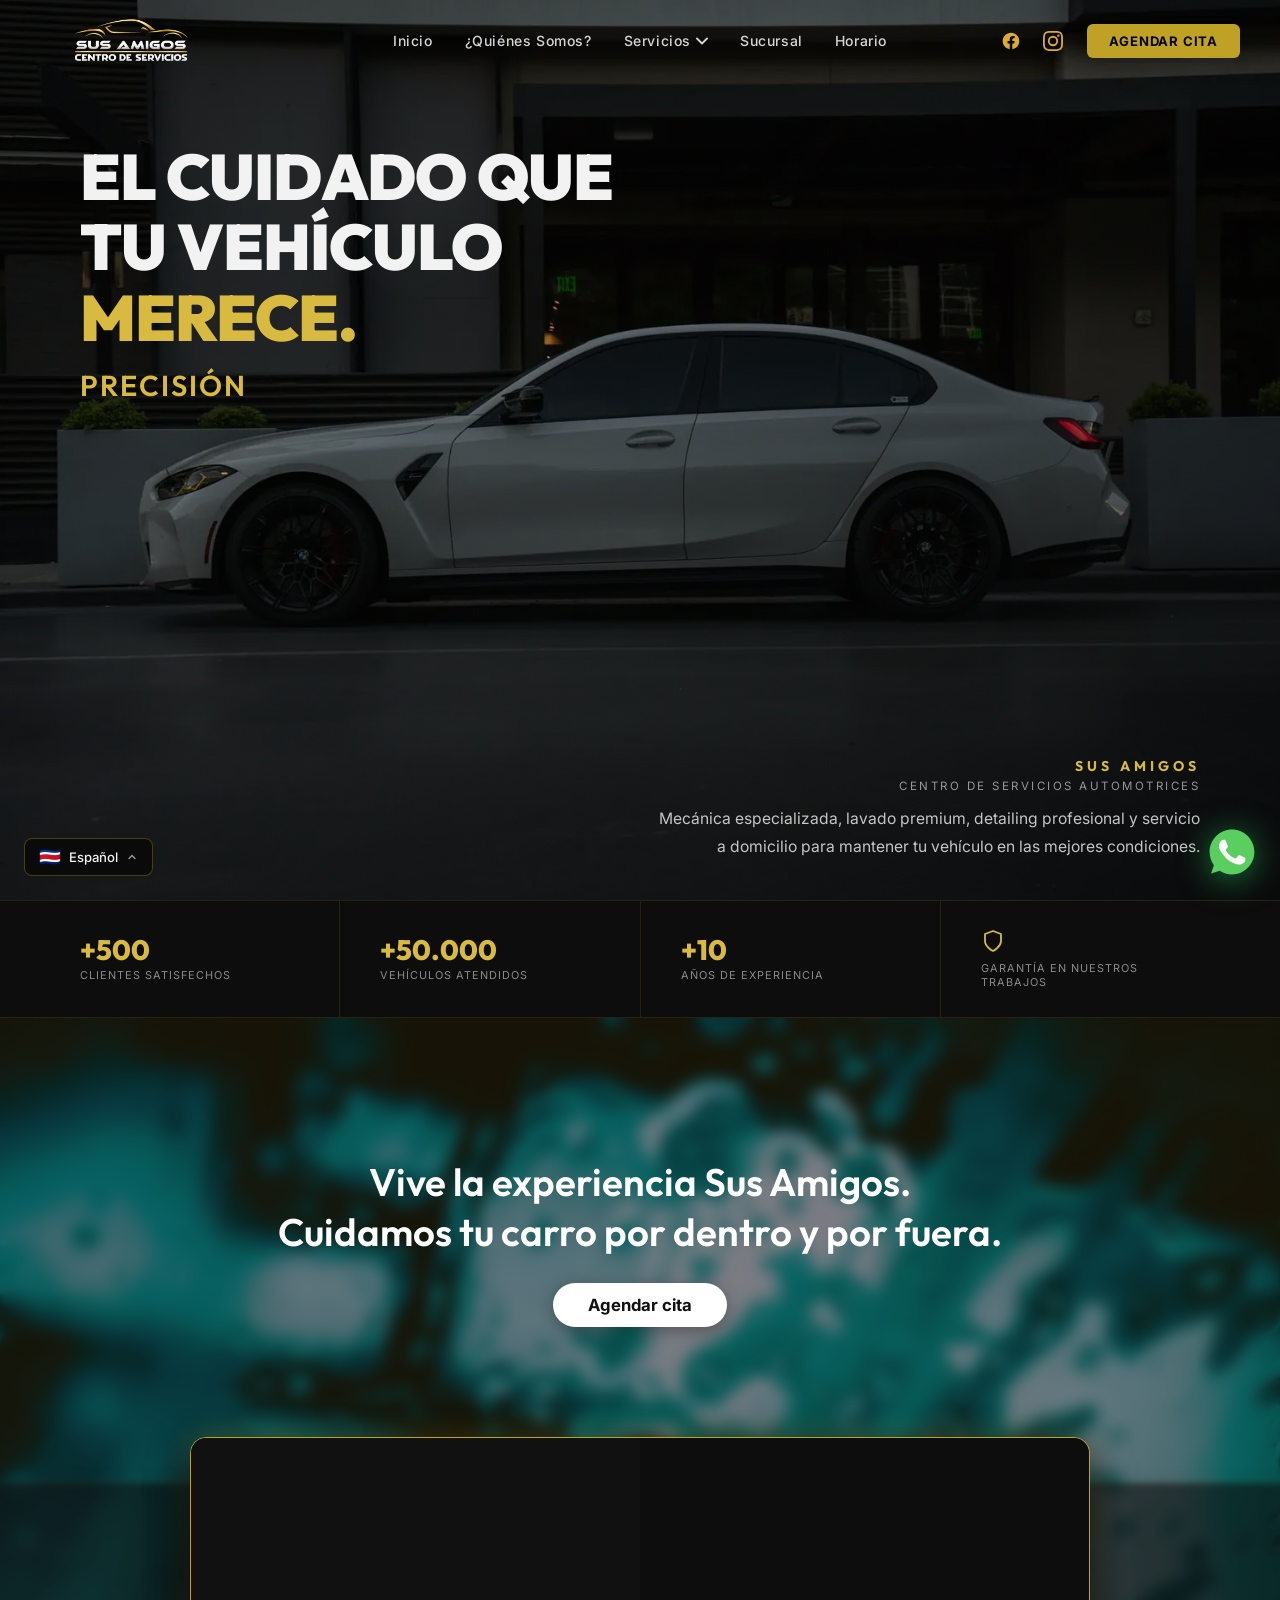
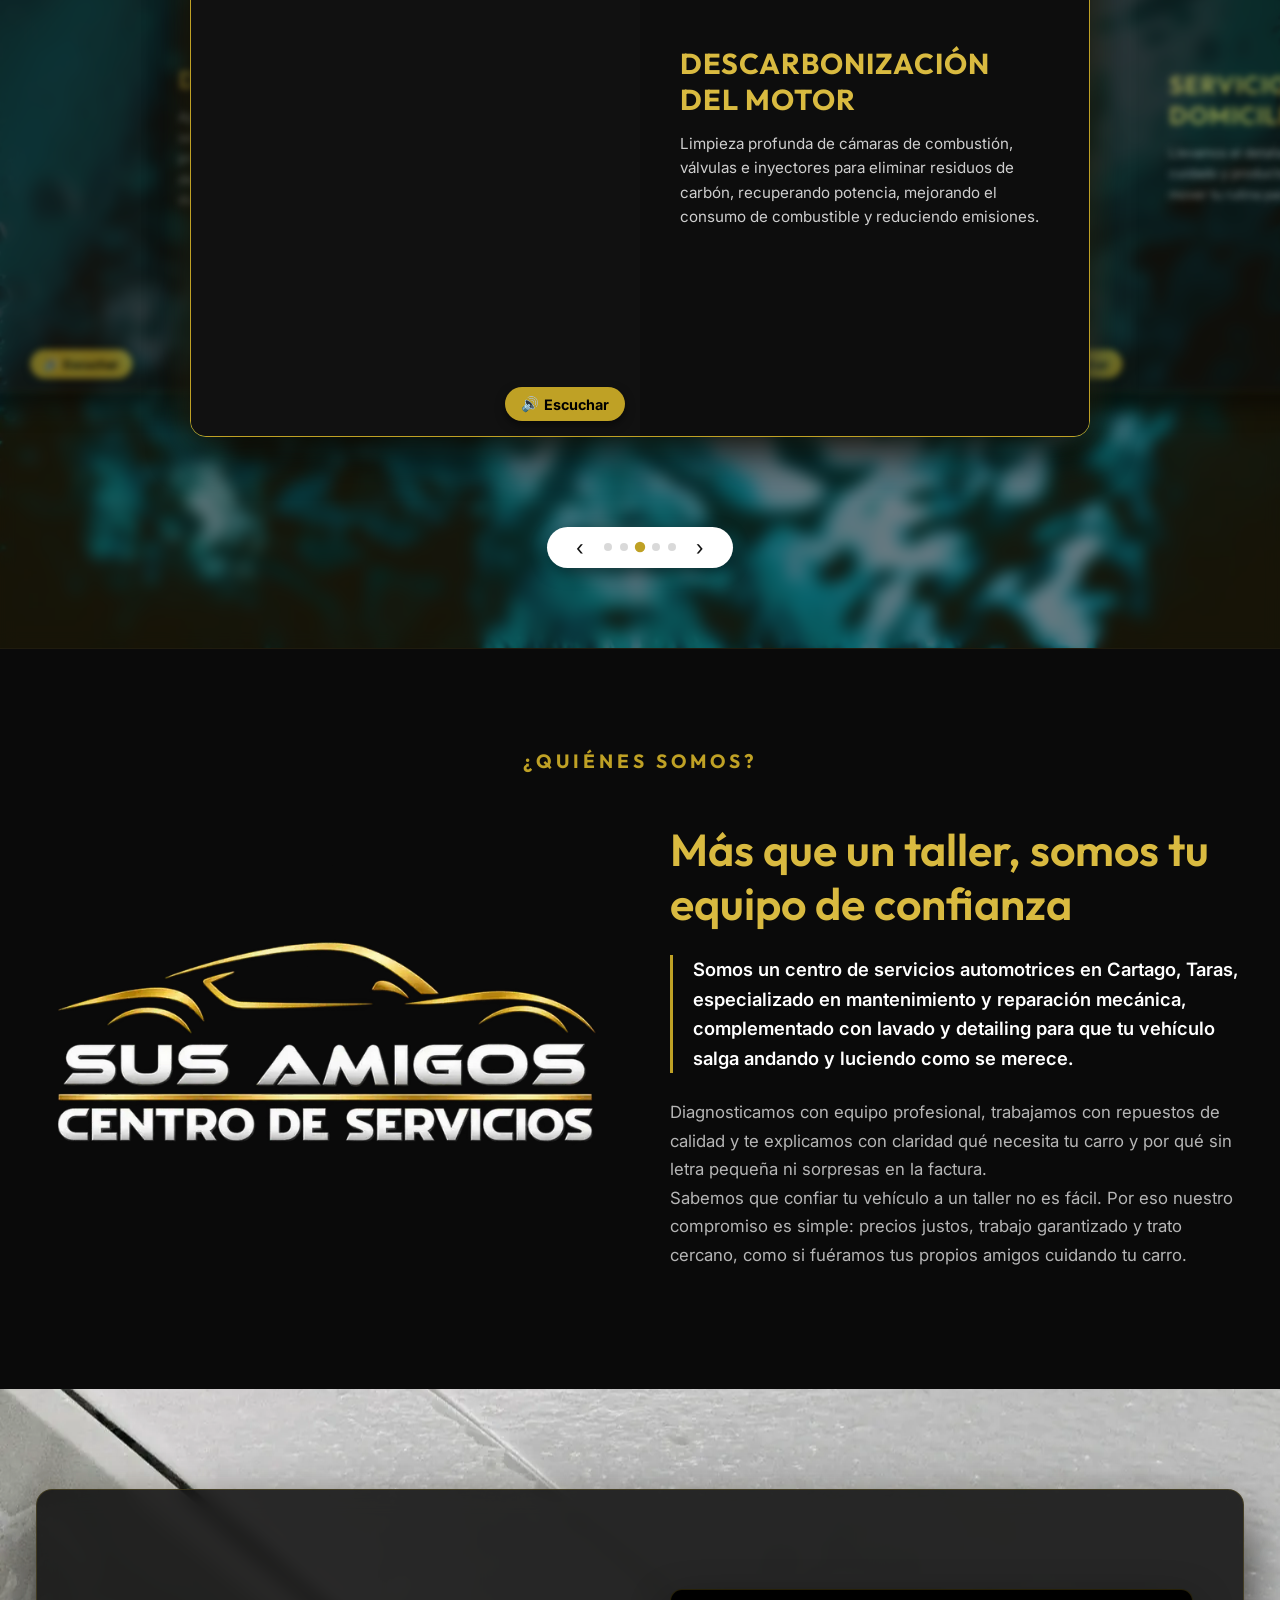
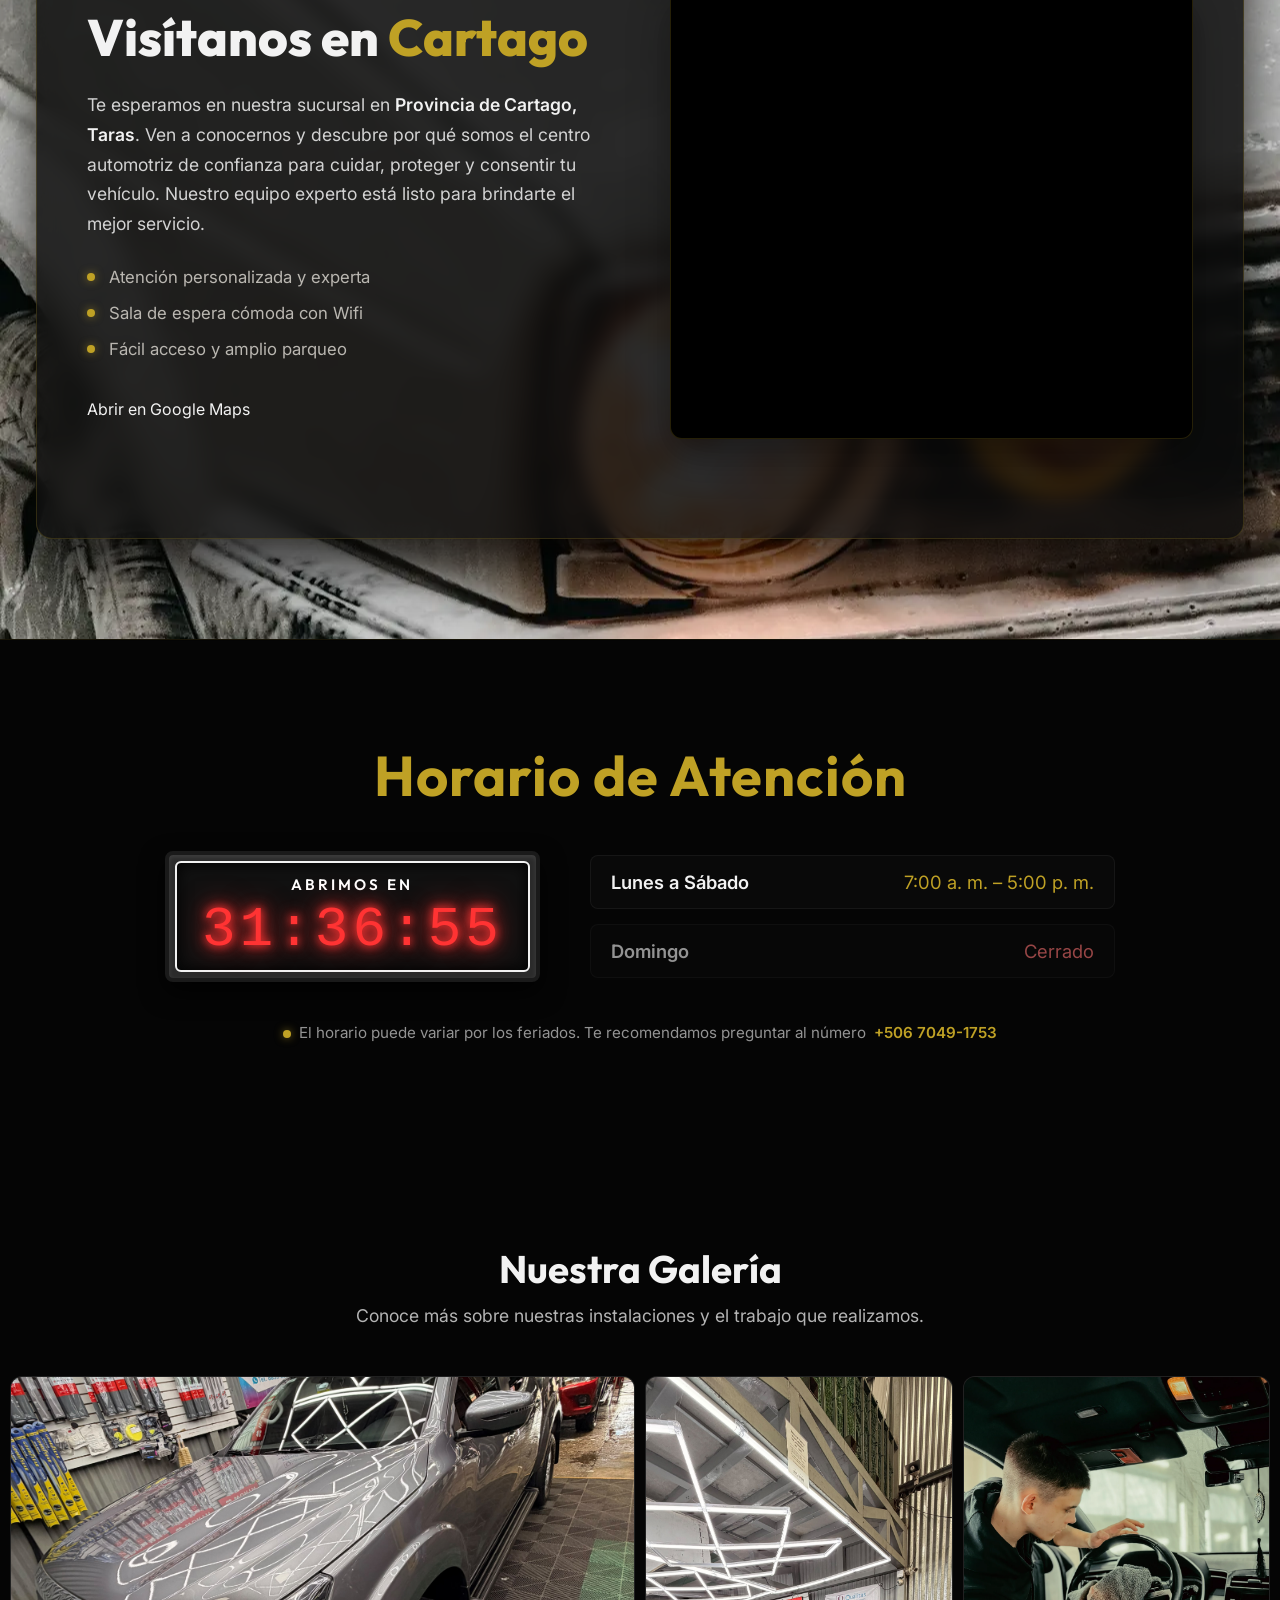
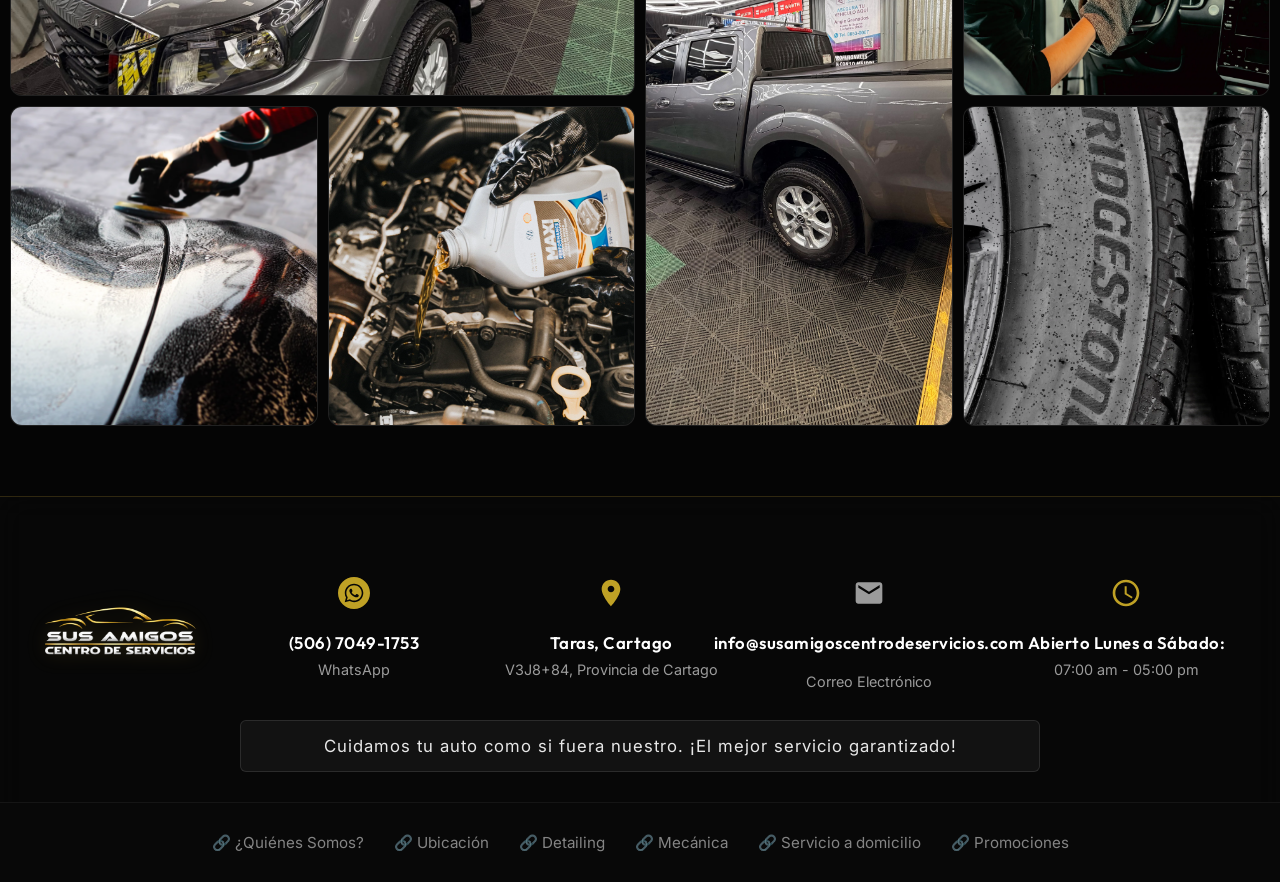
==== commit 653351ba: "feat: actualizar precios de detailing/domicilio, campos de contacto/correo en formularios y corregir" ====
--- a/index.html
+++ b/index.html
@@ -478,7 +478,7 @@
                             <path d="M20 4H4c-1.1 0-1.99.9-1.99 2L2 18c0 1.1.9 2 2 2h16c1.1 0 2-.9 2-2V6c0-1.1-.9-2-2-2zm0 4l-8 5-8-5V6l8 5 8-5v2z"/>
                         </svg>
                     </span>
-                    <strong>info@susamigos.com</strong>
+                    <a href="mailto:info@susamigoscentrodeservicios.com" class="footer-icon-link"><strong>info@susamigoscentrodeservicios.com</strong></a>
                     <span data-es="Correo Electrónico" data-en="Email Address">Correo Electrónico</span>
                 </div>
                 <!-- Columna 4: Horario -->
